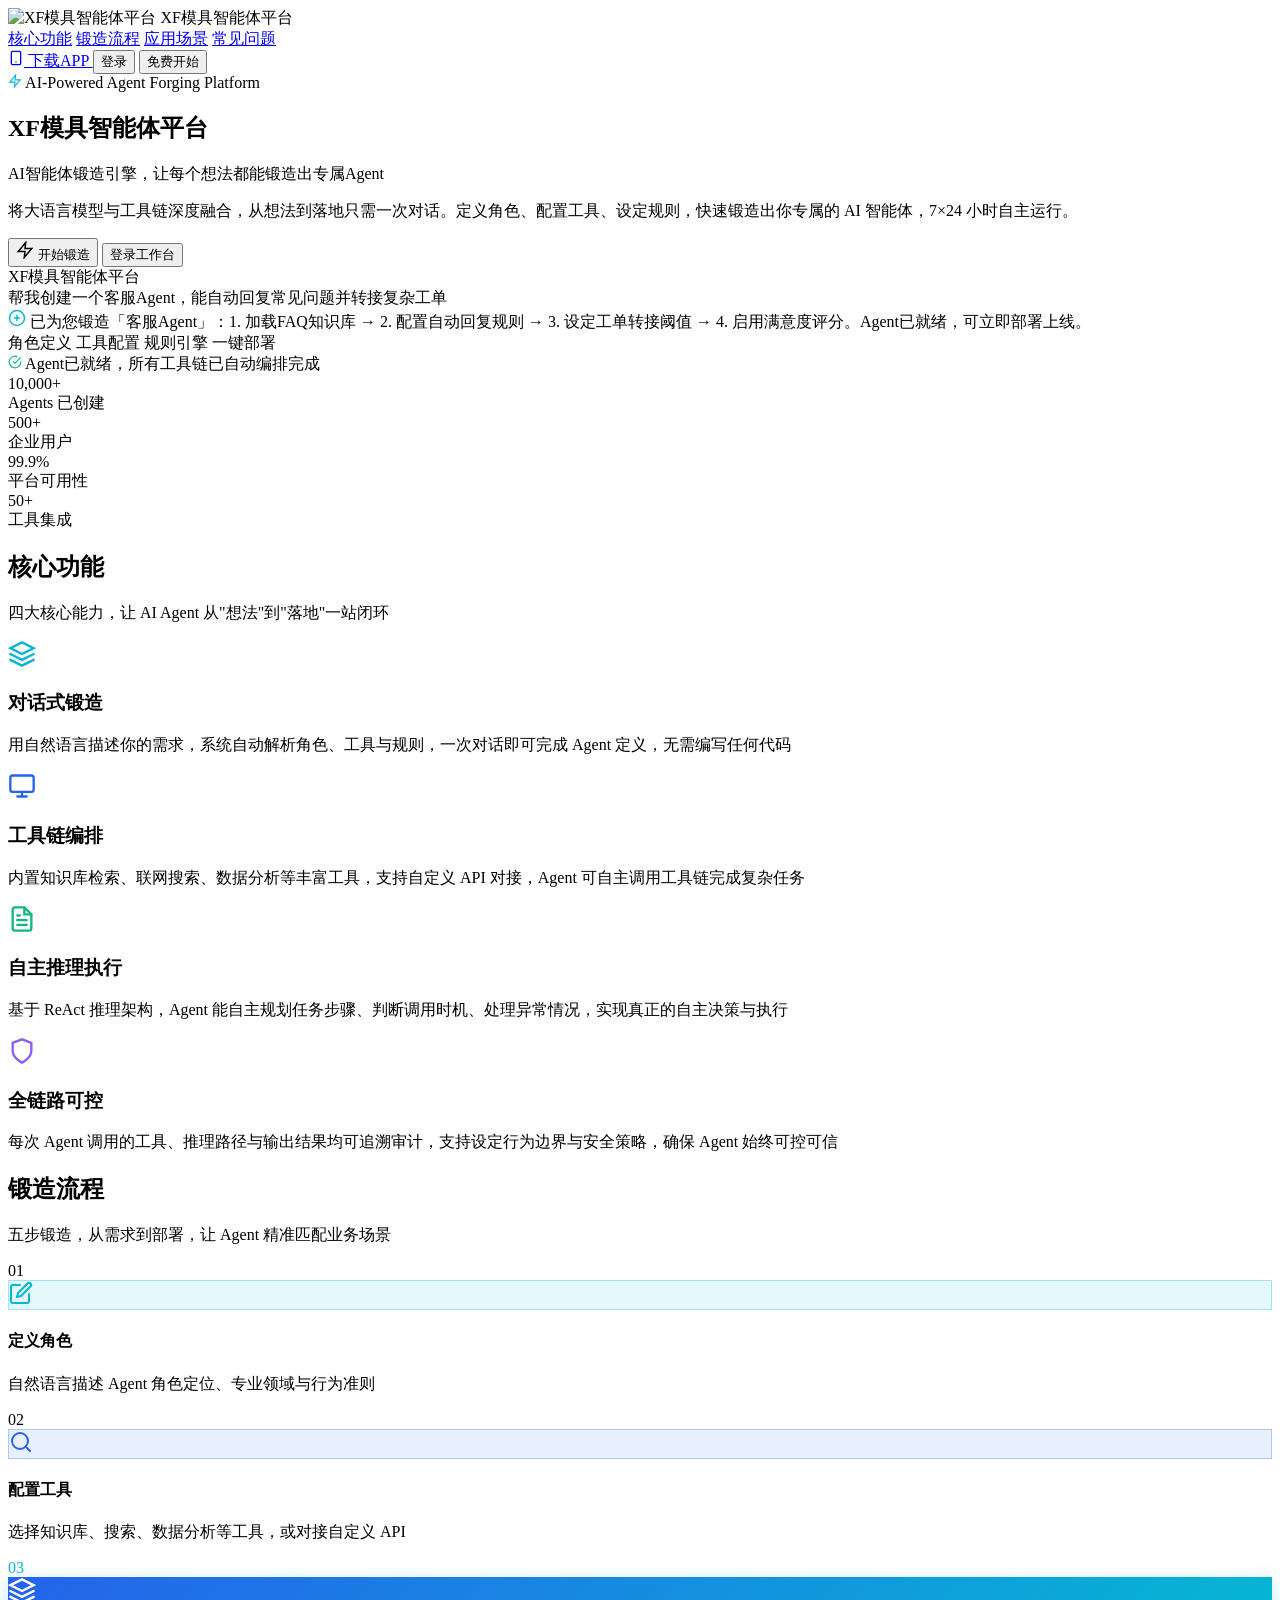
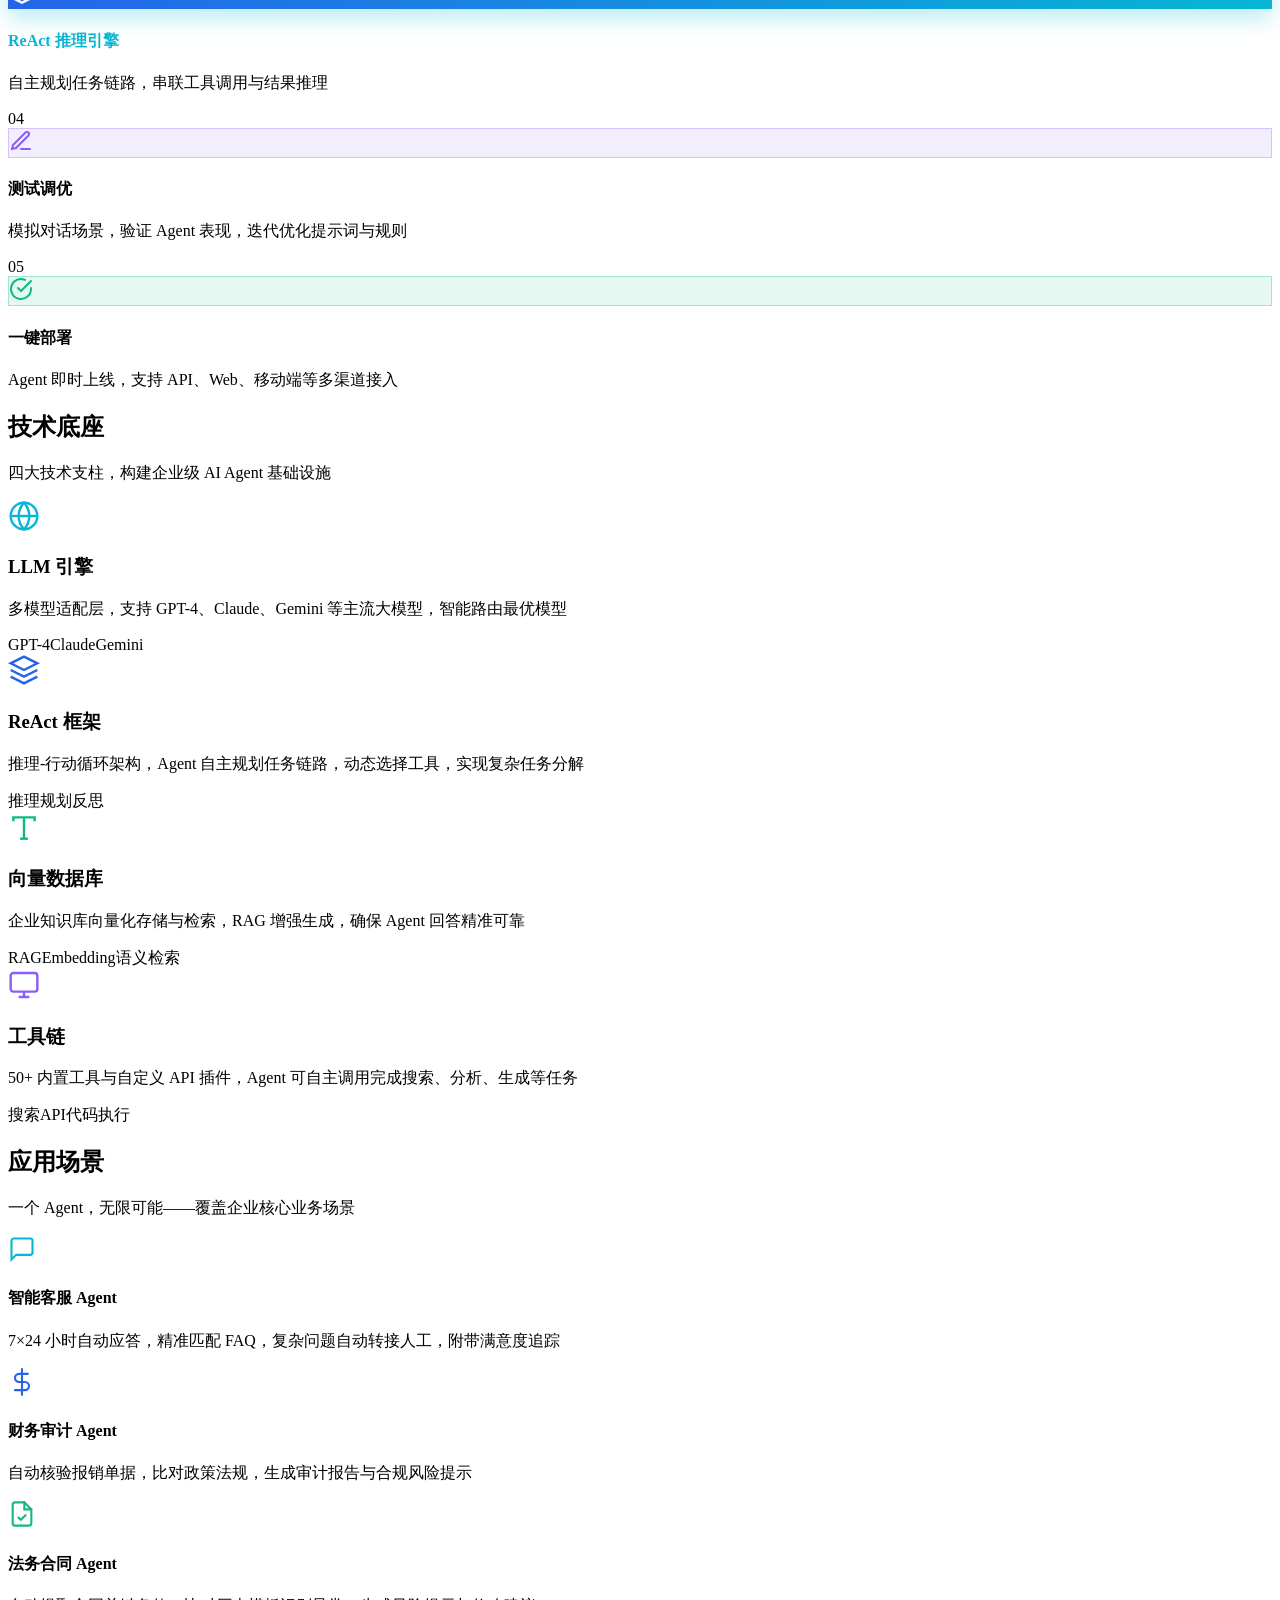
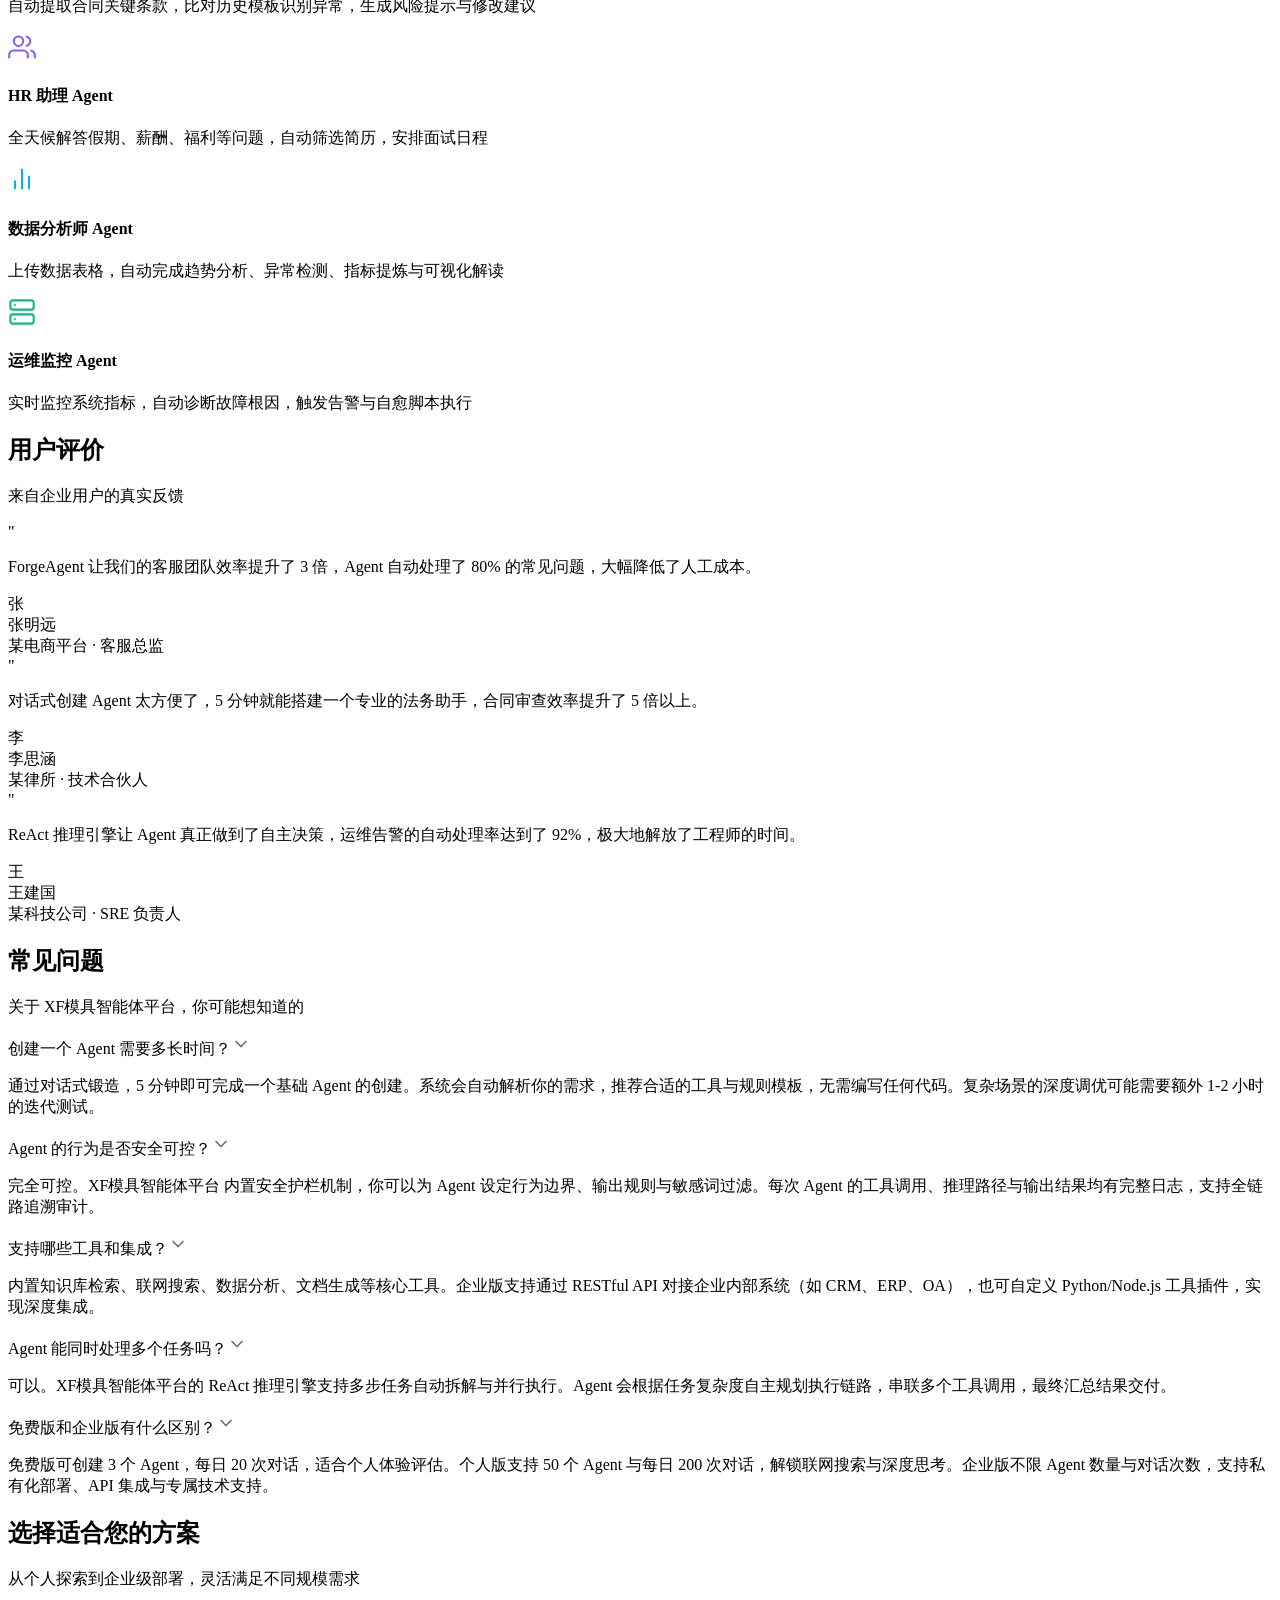
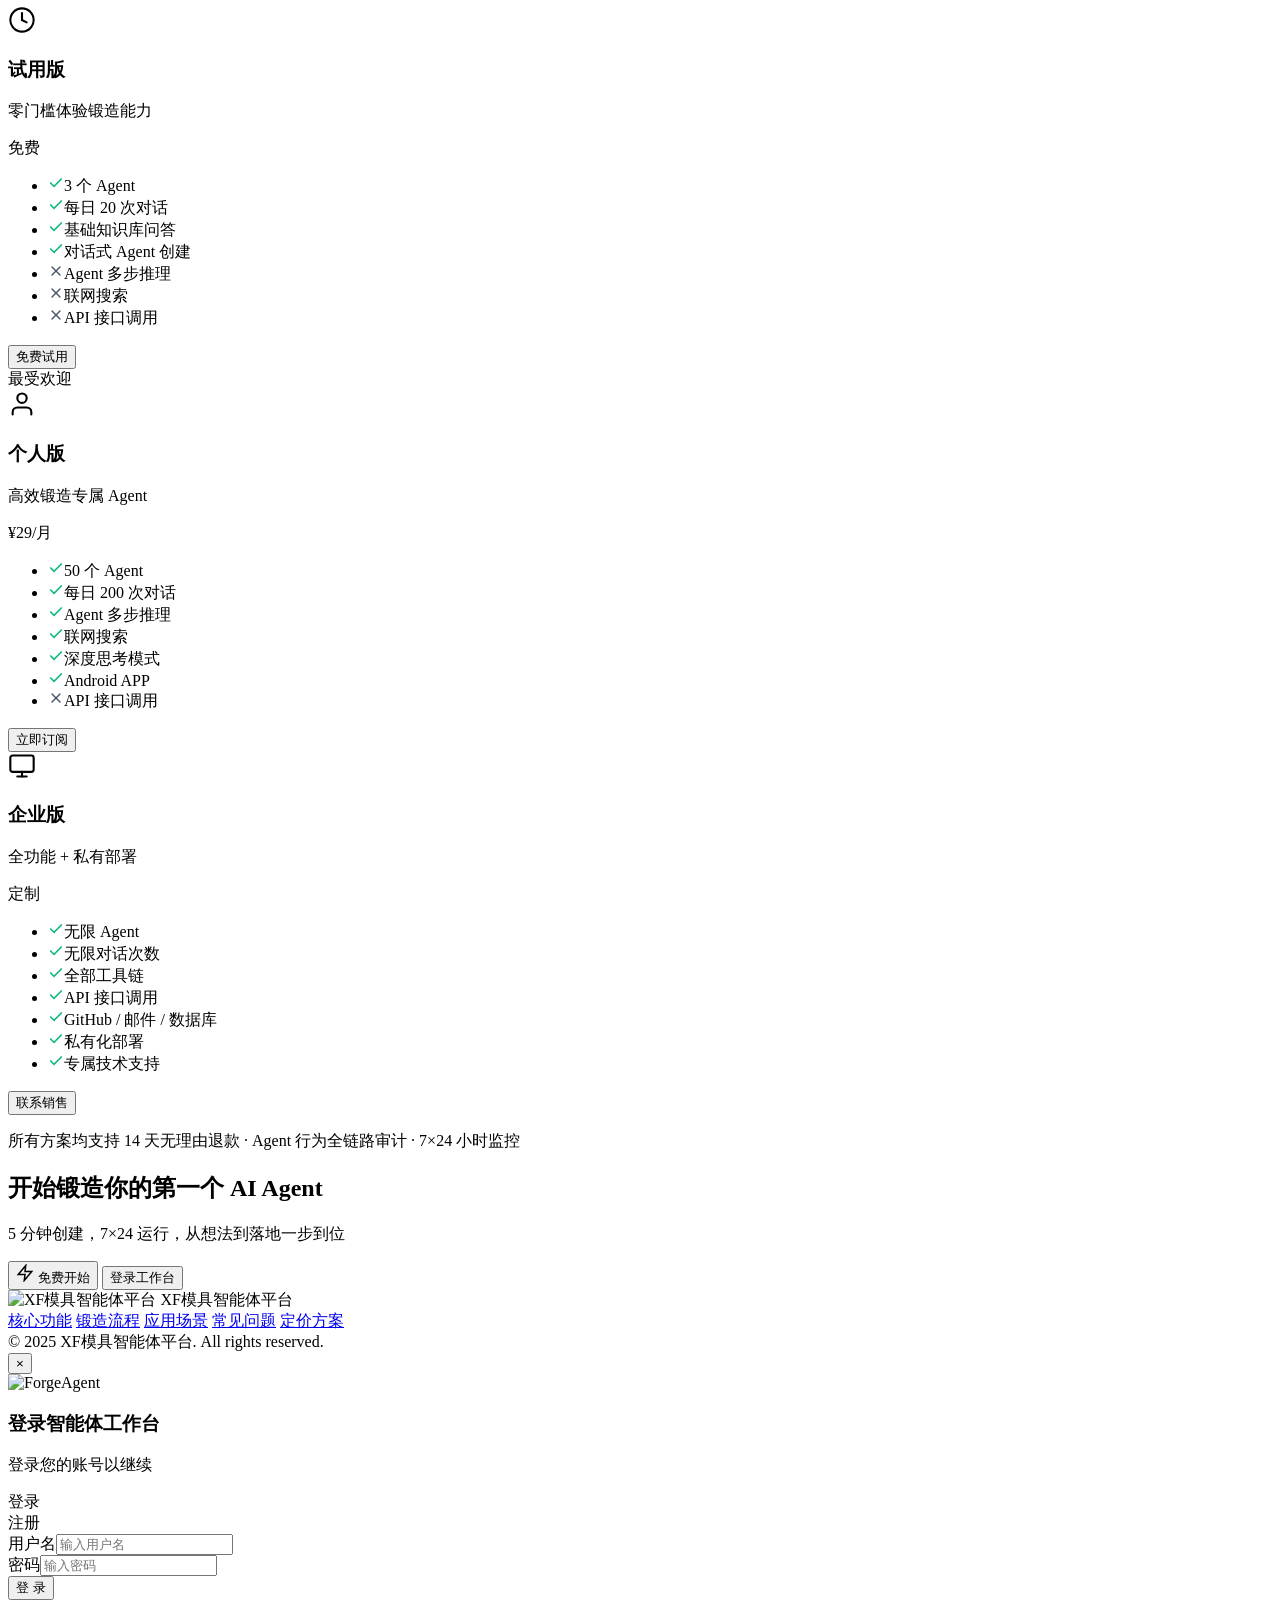
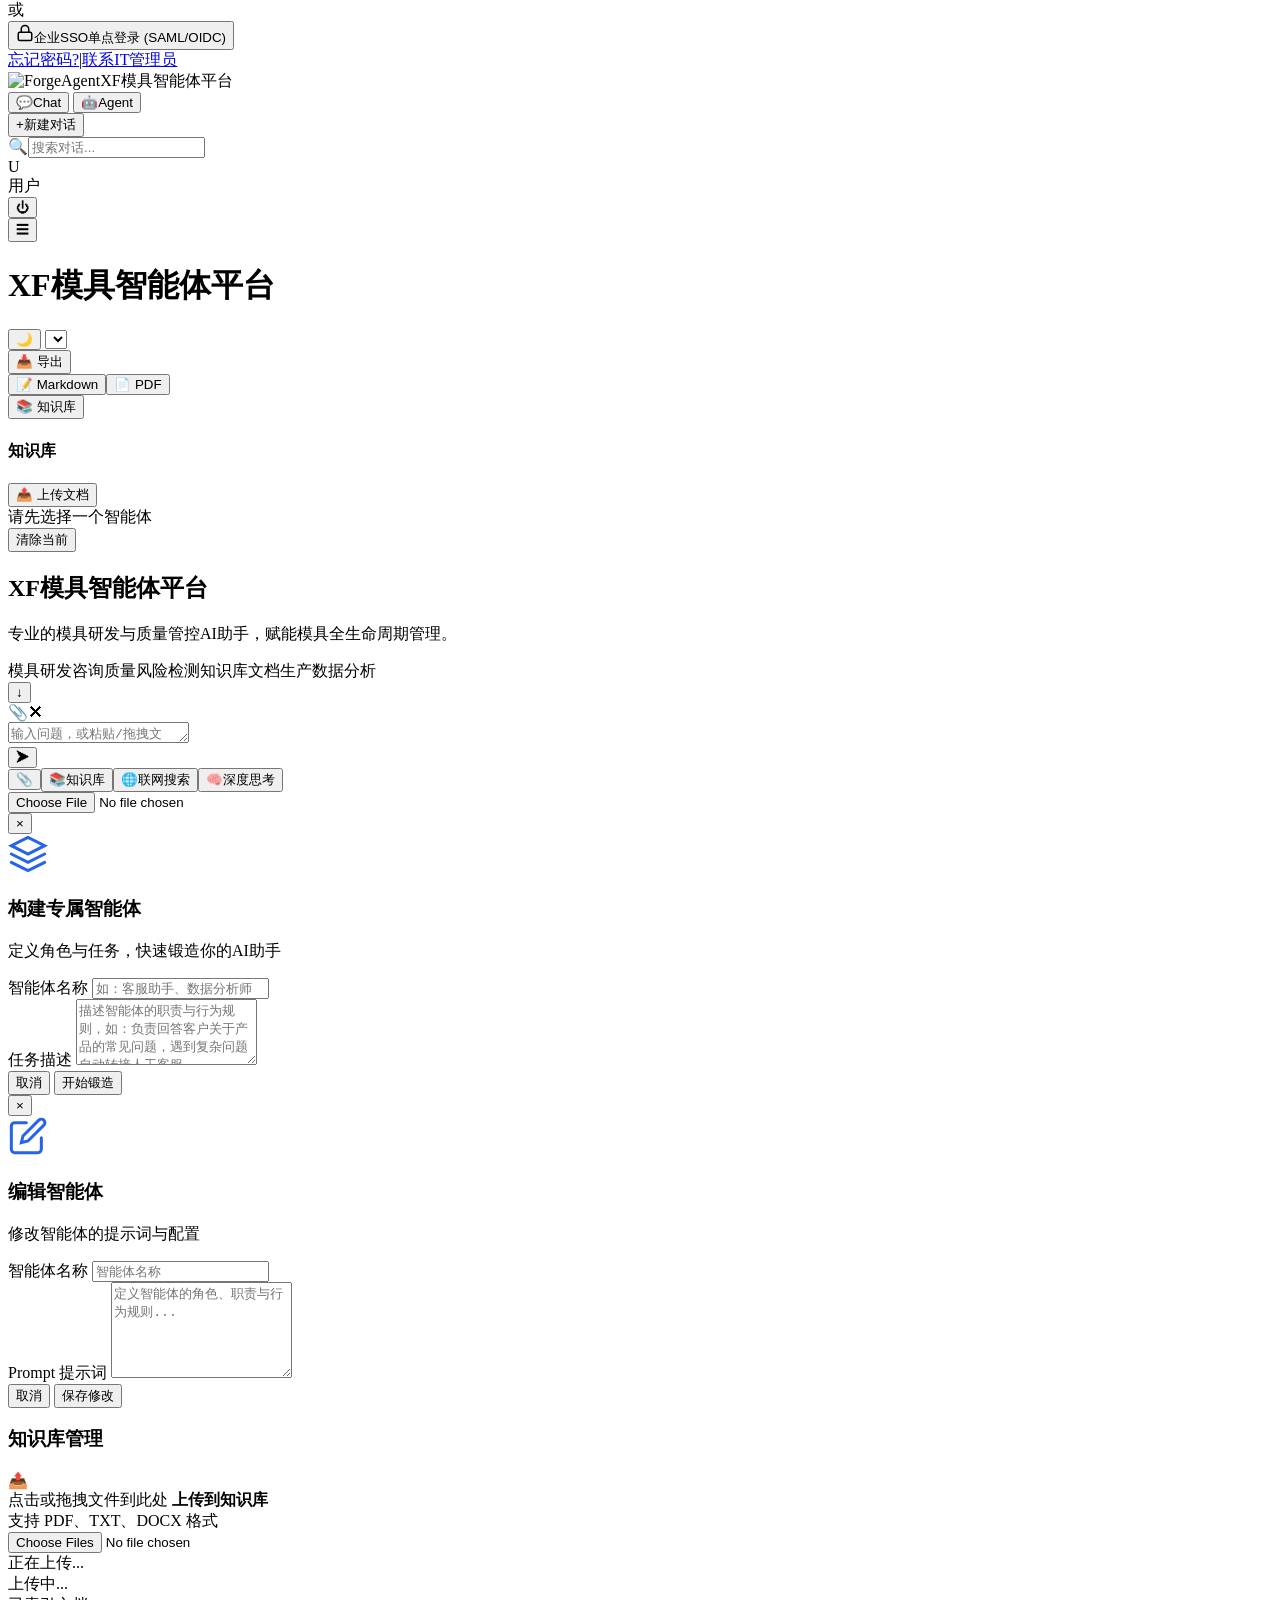
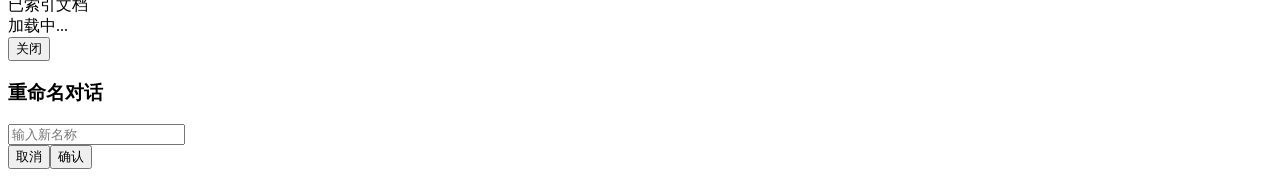
==== forgeagent/app/static/index.html @ 338fe6a2 "fix: Update KB toggle button HTML to use kb-upload-toggle class with label" ====
<!DOCTYPE html>
<html lang="zh-CN">
<head>
    <meta charset="UTF-8">
    <meta name="viewport" content="width=device-width, initial-scale=1.0, maximum-scale=1.0, user-scalable=no">
    <title>XF模具智能体平台 - AI智能体锻造平台</title>
    <link rel="icon" type="image/png" sizes="32x32" href="/static/icons/icon-96.png">
    <link rel="icon" type="image/png" sizes="192x192" href="/static/icons/icon-192.png">
    <link rel="apple-touch-icon" href="/static/icons/icon-192.png">
    <link rel="manifest" href="/static/manifest.json">
    <meta name="mobile-web-app-capable" content="yes">
    <meta name="apple-mobile-web-app-capable" content="yes">
    <meta name="apple-mobile-web-app-status-bar-style" content="default">
    <meta name="apple-mobile-web-app-title" content="ForgeAgent">
    <meta name="theme-color" content="#0C1629">
    <script src="https://cdn.jsdelivr.net/npm/marked/marked.min.js"></script>
    <link rel="stylesheet" href="https://cdn.jsdelivr.net/gh/highlightjs/cdn-release@11.9.0/build/styles/github.min.css">
    <script src="https://cdn.jsdelivr.net/gh/highlightjs/cdn-release@11.9.0/build/highlight.min.js"></script>
    <link rel="preconnect" href="https://fonts.googleapis.com">
    <link rel="preconnect" href="https://fonts.gstatic.com" crossorigin>
    <link href="https://fonts.googleapis.com/css2?family=Noto+Serif+SC:wght@400;600;700&display=swap" rel="stylesheet">
    <link rel="stylesheet" href="/static/css/style.css">
</head>
<body>
<div class="sidebar-overlay" id="sidebarOverlay" onclick="closeSidebarMobile()"></div>
<div class="toast" id="toast" role="alert" aria-live="polite"></div>

<!-- ========== Landing Page ========== -->
<div class="landing-page" id="loginPage" role="main" aria-label="产品介绍页">

    <!-- Navigation -->
    <nav class="landing-nav" id="landingNav">
        <div class="nav-inner">
            <div class="nav-brand">
                <img class="nav-logo-img" src="/static/icons/icon-96.png" alt="XF模具智能体平台">
                <span class="nav-title">XF模具智能体平台</span>
            </div>
            <div class="nav-links">
                <a href="#features" class="nav-link">核心功能</a>
                <a href="#capabilities" class="nav-link">锻造流程</a>
                <a href="#scenarios" class="nav-link">应用场景</a>
                <a href="#faq" class="nav-link">常见问题</a>
            </div>
            <div class="nav-actions">
                <button class="btn-nav-install" id="pwaInstallBtn" onclick="installPWA()" aria-label="安装App" style="display:none;">
                    <svg width="16" height="16" viewBox="0 0 24 24" fill="none" stroke="currentColor" stroke-width="2" stroke-linecap="round"><path d="M21 15v4a2 2 0 01-2 2H5a2 2 0 01-2-2v-4"/><polyline points="7 10 12 15 17 10"/><line x1="12" y1="15" x2="12" y2="3"/></svg>
                    安装App
                </button>
                <a class="btn-nav-download" href="/static/DocAgent.apk" download="ForgeAgent.apk" aria-label="下载APP">
                    <svg width="16" height="16" viewBox="0 0 24 24" fill="none" stroke="currentColor" stroke-width="2" stroke-linecap="round"><rect x="5" y="2" width="14" height="20" rx="2" ry="2"/><line x1="12" y1="18" x2="12.01" y2="18"/></svg>
                    下载APP
                </a>
                <button class="btn-nav-login" onclick="openLoginModal()" aria-label="登录">登录</button>
                <button class="btn-nav-trial" onclick="openTrialModal()" aria-label="免费开始">免费开始</button>
            </div>
        </div>
    </nav>

    <!-- 1. Dark Hero Section -->
    <section class="lp-hero">
        <div class="lp-hero-grid"></div>
        <div class="lp-hero-inner">
            <div class="lp-hero-content reveal">
                <div class="lp-hero-badge">
                    <svg width="14" height="14" viewBox="0 0 24 24" fill="none" stroke="#06B6D4" stroke-width="2"><path d="M13 2L3 14h9l-1 8 10-12h-9l1-8z"/></svg>
                    AI-Powered Agent Forging Platform
                </div>
                <h1 class="lp-hero-title seri-font">XF模具智能体平台</h1>
                <p class="lp-hero-subtitle">AI智能体锻造引擎，让每个想法都能锻造出专属Agent</p>
                <p class="lp-hero-desc">将大语言模型与工具链深度融合，从想法到落地只需一次对话。定义角色、配置工具、设定规则，快速锻造出你专属的 AI 智能体，7×24 小时自主运行。</p>
                <div class="lp-hero-cta">
                    <button class="btn-hero-primary" onclick="openTrialModal()">
                        <svg width="18" height="18" viewBox="0 0 24 24" fill="none" stroke="currentColor" stroke-width="2"><path d="M13 2L3 14h9l-1 8 10-12h-9l1-8z"/></svg>
                        开始锻造
                    </button>
                    <button class="btn-hero-secondary" onclick="openLoginModal()">登录工作台</button>
                </div>
            </div>
            <div class="lp-hero-visual reveal">
                <div class="hero-demo-card">
                    <div class="demo-card-header">
                        <span class="demo-dot" style="background:#EF4444;"></span>
                        <span class="demo-dot" style="background:#06B6D4;"></span>
                        <span class="demo-dot" style="background:#10B981;"></span>
                        <span class="demo-title">XF模具智能体平台</span>
                    </div>
                    <div class="demo-card-body">
                        <div class="demo-msg demo-msg-user">
                            <span>帮我创建一个客服Agent，能自动回复常见问题并转接复杂工单</span>
                        </div>
                        <div class="demo-msg demo-msg-ai">
                            <svg width="18" height="18" viewBox="0 0 24 24" fill="none" stroke="#06B6D4" stroke-width="2"><circle cx="12" cy="12" r="10"/><path d="M8 12h8M12 8v8"/></svg>
                            <span>已为您锻造「客服Agent」：1. 加载FAQ知识库 → 2. 配置自动回复规则 → 3. 设定工单转接阈值 → 4. 启用满意度评分。Agent已就绪，可立即部署上线。</span>
                        </div>
                        <div class="demo-tools">
                            <span class="demo-tool demo-tool-active">角色定义</span>
                            <span class="demo-tool demo-tool-active">工具配置</span>
                            <span class="demo-tool">规则引擎</span>
                            <span class="demo-tool">一键部署</span>
                        </div>
                        <div class="demo-success">
                            <svg width="14" height="14" viewBox="0 0 24 24" fill="none" stroke="#10B981" stroke-width="2"><path d="M22 11.08V12a10 10 0 11-5.93-9.14"/><polyline points="22 4 12 14.01 9 11.01"/></svg>
                            Agent已就绪，所有工具链已自动编排完成
                        </div>
                    </div>
                </div>
            </div>
        </div>
    </section>

    <!-- 2. Stats Bar -->
    <section class="lp-stats">
        <div class="lp-stats-inner">
            <div class="lp-stat-item reveal">
                <div class="lp-stat-number">10,000+</div>
                <div class="lp-stat-label">Agents 已创建</div>
            </div>
            <div class="lp-stat-divider"></div>
            <div class="lp-stat-item reveal">
                <div class="lp-stat-number">500+</div>
                <div class="lp-stat-label">企业用户</div>
            </div>
            <div class="lp-stat-divider"></div>
            <div class="lp-stat-item reveal">
                <div class="lp-stat-number">99.9%</div>
                <div class="lp-stat-label">平台可用性</div>
            </div>
            <div class="lp-stat-divider"></div>
            <div class="lp-stat-item reveal">
                <div class="lp-stat-number">50+</div>
                <div class="lp-stat-label">工具集成</div>
            </div>
        </div>
    </section>

    <!-- 3. Core Features -->
    <section class="lp-features" id="features">
        <div class="section-inner">
            <div class="section-header reveal">
                <h2 class="section-title seri-font">核心功能</h2>
                <p class="section-desc">四大核心能力，让 AI Agent 从"想法"到"落地"一站闭环</p>
            </div>
            <div class="lp-features-grid">
                <div class="lp-feature-card reveal">
                    <div class="lp-feature-icon" style="--icon-color:#06B6D4;">
                        <svg width="28" height="28" viewBox="0 0 24 24" fill="none" stroke="#06B6D4" stroke-width="2" stroke-linecap="round"><path d="M12 2L2 7l10 5 10-5-10-5z"/><path d="M2 17l10 5 10-5"/><path d="M2 12l10 5 10-5"/></svg>
                    </div>
                    <h3 class="lp-feature-title">对话式锻造</h3>
                    <p class="lp-feature-desc">用自然语言描述你的需求，系统自动解析角色、工具与规则，一次对话即可完成 Agent 定义，无需编写任何代码</p>
                </div>
                <div class="lp-feature-card reveal">
                    <div class="lp-feature-icon" style="--icon-color:#2563EB;">
                        <svg width="28" height="28" viewBox="0 0 24 24" fill="none" stroke="#2563EB" stroke-width="2" stroke-linecap="round"><rect x="2" y="3" width="20" height="14" rx="2"/><path d="M8 21h8M12 17v4"/></svg>
                    </div>
                    <h3 class="lp-feature-title">工具链编排</h3>
                    <p class="lp-feature-desc">内置知识库检索、联网搜索、数据分析等丰富工具，支持自定义 API 对接，Agent 可自主调用工具链完成复杂任务</p>
                </div>
                <div class="lp-feature-card reveal">
                    <div class="lp-feature-icon" style="--icon-color:#10B981;">
                        <svg width="28" height="28" viewBox="0 0 24 24" fill="none" stroke="#10B981" stroke-width="2" stroke-linecap="round"><path d="M14 2H6a2 2 0 00-2 2v16a2 2 0 002 2h12a2 2 0 002-2V8z"/><path d="M14 2v6h6M16 13H8M16 17H8M10 9H8"/></svg>
                    </div>
                    <h3 class="lp-feature-title">自主推理执行</h3>
                    <p class="lp-feature-desc">基于 ReAct 推理架构，Agent 能自主规划任务步骤、判断调用时机、处理异常情况，实现真正的自主决策与执行</p>
                </div>
                <div class="lp-feature-card reveal">
                    <div class="lp-feature-icon" style="--icon-color:#8B5CF6;">
                        <svg width="28" height="28" viewBox="0 0 24 24" fill="none" stroke="#8B5CF6" stroke-width="2" stroke-linecap="round"><path d="M12 22s8-4 8-10V5l-8-3-8 3v7c0 6 8 10 8 10z"/></svg>
                    </div>
                    <h3 class="lp-feature-title">全链路可控</h3>
                    <p class="lp-feature-desc">每次 Agent 调用的工具、推理路径与输出结果均可追溯审计，支持设定行为边界与安全策略，确保 Agent 始终可控可信</p>
                </div>
            </div>
        </div>
    </section>

    <!-- 4. How It Works / Forging Process -->
    <section class="lp-capabilities" id="capabilities">
        <div class="section-inner">
            <div class="section-header reveal">
                <h2 class="section-title seri-font">锻造流程</h2>
                <p class="section-desc">五步锻造，从需求到部署，让 Agent 精准匹配业务场景</p>
            </div>
            <div class="lp-flow">
                <div class="lp-flow-step reveal">
                    <div class="lp-flow-num">01</div>
                    <div class="lp-flow-icon" style="background:rgba(6,182,212,0.1);border:1px solid rgba(6,182,212,0.3);">
                        <svg width="24" height="24" viewBox="0 0 24 24" fill="none" stroke="#06B6D4" stroke-width="2" stroke-linecap="round"><path d="M11 4H4a2 2 0 00-2 2v14a2 2 0 002 2h14a2 2 0 002-2v-7"/><path d="M18.5 2.5a2.121 2.121 0 013 3L12 15l-4 1 1-4 9.5-9.5z"/></svg>
                    </div>
                    <h4>定义角色</h4>
                    <p>自然语言描述 Agent 角色定位、专业领域与行为准则</p>
                </div>
                <div class="lp-flow-line reveal"><div class="lp-flow-line-inner"></div></div>
                <div class="lp-flow-step reveal">
                    <div class="lp-flow-num">02</div>
                    <div class="lp-flow-icon" style="background:rgba(37,99,235,0.1);border:1px solid rgba(37,99,235,0.3);">
                        <svg width="24" height="24" viewBox="0 0 24 24" fill="none" stroke="#2563EB" stroke-width="2" stroke-linecap="round"><circle cx="11" cy="11" r="8"/><path d="M21 21l-4.35-4.35"/></svg>
                    </div>
                    <h4>配置工具</h4>
                    <p>选择知识库、搜索、数据分析等工具，或对接自定义 API</p>
                </div>
                <div class="lp-flow-line reveal"><div class="lp-flow-line-inner"></div></div>
                <div class="lp-flow-step lp-flow-center reveal">
                    <div class="lp-flow-num" style="color:#06B6D4;">03</div>
                    <div class="lp-flow-icon" style="background:linear-gradient(135deg,#2563EB,#06B6D4);border:none;box-shadow:0 8px 24px rgba(6,182,212,0.3);">
                        <svg width="28" height="28" viewBox="0 0 24 24" fill="none" stroke="#fff" stroke-width="2" stroke-linecap="round"><path d="M12 2L2 7l10 5 10-5-10-5z"/><path d="M2 17l10 5 10-5"/><path d="M2 12l10 5 10-5"/></svg>
                    </div>
                    <h4 style="color:#06B6D4;">ReAct 推理引擎</h4>
                    <p>自主规划任务链路，串联工具调用与结果推理</p>
                </div>
                <div class="lp-flow-line reveal"><div class="lp-flow-line-inner"></div></div>
                <div class="lp-flow-step reveal">
                    <div class="lp-flow-num">04</div>
                    <div class="lp-flow-icon" style="background:rgba(139,92,246,0.1);border:1px solid rgba(139,92,246,0.3);">
                        <svg width="24" height="24" viewBox="0 0 24 24" fill="none" stroke="#8B5CF6" stroke-width="2" stroke-linecap="round"><path d="M12 20h9M16.5 3.5a2.121 2.121 0 013 3L7 19l-4 1 1-4L16.5 3.5z"/></svg>
                    </div>
                    <h4>测试调优</h4>
                    <p>模拟对话场景，验证 Agent 表现，迭代优化提示词与规则</p>
                </div>
                <div class="lp-flow-line reveal"><div class="lp-flow-line-inner"></div></div>
                <div class="lp-flow-step reveal">
                    <div class="lp-flow-num">05</div>
                    <div class="lp-flow-icon" style="background:rgba(16,185,129,0.1);border:1px solid rgba(16,185,129,0.3);">
                        <svg width="24" height="24" viewBox="0 0 24 24" fill="none" stroke="#10B981" stroke-width="2" stroke-linecap="round"><path d="M22 11.08V12a10 10 0 11-5.93-9.14"/><polyline points="22 4 12 14.01 9 11.01"/></svg>
                    </div>
                    <h4>一键部署</h4>
                    <p>Agent 即时上线，支持 API、Web、移动端等多渠道接入</p>
                </div>
            </div>
        </div>
    </section>

    <!-- 5. Technology Stack -->
    <section class="lp-techstack">
        <div class="section-inner">
            <div class="section-header reveal">
                <h2 class="section-title seri-font">技术底座</h2>
                <p class="section-desc">四大技术支柱，构建企业级 AI Agent 基础设施</p>
            </div>
            <div class="lp-tech-grid">
                <div class="lp-tech-card reveal">
                    <div class="lp-tech-icon">
                        <svg width="32" height="32" viewBox="0 0 24 24" fill="none" stroke="#06B6D4" stroke-width="1.8"><path d="M12 2a10 10 0 110 20 10 10 0 010-20z"/><path d="M2 12h20"/><path d="M12 2a15 15 0 014 10 15 15 0 01-4 10 15 15 0 01-4-10 15 15 0 014-10z"/></svg>
                    </div>
                    <h3>LLM 引擎</h3>
                    <p>多模型适配层，支持 GPT-4、Claude、Gemini 等主流大模型，智能路由最优模型</p>
                    <div class="lp-tech-tags">
                        <span>GPT-4</span><span>Claude</span><span>Gemini</span>
                    </div>
                </div>
                <div class="lp-tech-card reveal">
                    <div class="lp-tech-icon">
                        <svg width="32" height="32" viewBox="0 0 24 24" fill="none" stroke="#2563EB" stroke-width="1.8"><path d="M12 2L2 7l10 5 10-5-10-5z"/><path d="M2 17l10 5 10-5"/><path d="M2 12l10 5 10-5"/></svg>
                    </div>
                    <h3>ReAct 框架</h3>
                    <p>推理-行动循环架构，Agent 自主规划任务链路，动态选择工具，实现复杂任务分解</p>
                    <div class="lp-tech-tags">
                        <span>推理</span><span>规划</span><span>反思</span>
                    </div>
                </div>
                <div class="lp-tech-card reveal">
                    <div class="lp-tech-icon">
                        <svg width="32" height="32" viewBox="0 0 24 24" fill="none" stroke="#10B981" stroke-width="1.8"><path d="M4 7V4h16v3"/><path d="M9 20h6"/><path d="M12 4v16"/></svg>
                    </div>
                    <h3>向量数据库</h3>
                    <p>企业知识库向量化存储与检索，RAG 增强生成，确保 Agent 回答精准可靠</p>
                    <div class="lp-tech-tags">
                        <span>RAG</span><span>Embedding</span><span>语义检索</span>
                    </div>
                </div>
                <div class="lp-tech-card reveal">
                    <div class="lp-tech-icon">
                        <svg width="32" height="32" viewBox="0 0 24 24" fill="none" stroke="#8B5CF6" stroke-width="1.8"><rect x="2" y="3" width="20" height="14" rx="2"/><path d="M8 21h8M12 17v4"/></svg>
                    </div>
                    <h3>工具链</h3>
                    <p>50+ 内置工具与自定义 API 插件，Agent 可自主调用完成搜索、分析、生成等任务</p>
                    <div class="lp-tech-tags">
                        <span>搜索</span><span>API</span><span>代码执行</span>
                    </div>
                </div>
            </div>
        </div>
    </section>

    <!-- 6. Application Scenarios -->
    <section class="lp-scenarios" id="scenarios">
        <div class="section-inner">
            <div class="section-header reveal">
                <h2 class="section-title seri-font">应用场景</h2>
                <p class="section-desc">一个 Agent，无限可能——覆盖企业核心业务场景</p>
            </div>
            <div class="lp-scenarios-grid">
                <div class="lp-scenario-card reveal">
                    <div class="lp-scenario-icon"><svg width="28" height="28" viewBox="0 0 24 24" fill="none" stroke="#06B6D4" stroke-width="1.8" stroke-linecap="round"><path d="M21 15a2 2 0 01-2 2H7l-4 4V5a2 2 0 012-2h14a2 2 0 012 2z"/></svg></div>
                    <h4 class="lp-scenario-title">智能客服 Agent</h4>
                    <p class="lp-scenario-desc">7×24 小时自动应答，精准匹配 FAQ，复杂问题自动转接人工，附带满意度追踪</p>
                </div>
                <div class="lp-scenario-card reveal">
                    <div class="lp-scenario-icon"><svg width="28" height="28" viewBox="0 0 24 24" fill="none" stroke="#2563EB" stroke-width="1.8" stroke-linecap="round"><path d="M12 1v22M17 5H9.5a3.5 3.5 0 000 7h5a3.5 3.5 0 010 7H6"/></svg></div>
                    <h4 class="lp-scenario-title">财务审计 Agent</h4>
                    <p class="lp-scenario-desc">自动核验报销单据，比对政策法规，生成审计报告与合规风险提示</p>
                </div>
                <div class="lp-scenario-card reveal">
                    <div class="lp-scenario-icon"><svg width="28" height="28" viewBox="0 0 24 24" fill="none" stroke="#10B981" stroke-width="1.8" stroke-linecap="round"><path d="M14 2H6a2 2 0 00-2 2v16a2 2 0 002 2h12a2 2 0 002-2V8z"/><path d="M14 2v6h6"/><path d="M9 15l2 2 4-4"/></svg></div>
                    <h4 class="lp-scenario-title">法务合同 Agent</h4>
                    <p class="lp-scenario-desc">自动提取合同关键条款，比对历史模板识别异常，生成风险提示与修改建议</p>
                </div>
                <div class="lp-scenario-card reveal">
                    <div class="lp-scenario-icon"><svg width="28" height="28" viewBox="0 0 24 24" fill="none" stroke="#8B5CF6" stroke-width="1.8" stroke-linecap="round"><path d="M17 21v-2a4 4 0 00-4-4H5a4 4 0 00-4 4v2"/><circle cx="9" cy="7" r="4"/><path d="M23 21v-2a4 4 0 00-3-3.87M16 3.13a4 4 0 010 7.75"/></svg></div>
                    <h4 class="lp-scenario-title">HR 助理 Agent</h4>
                    <p class="lp-scenario-desc">全天候解答假期、薪酬、福利等问题，自动筛选简历，安排面试日程</p>
                </div>
                <div class="lp-scenario-card reveal">
                    <div class="lp-scenario-icon"><svg width="28" height="28" viewBox="0 0 24 24" fill="none" stroke="#06B6D4" stroke-width="1.8" stroke-linecap="round"><path d="M18 20V10M12 20V4M6 20v-6"/></svg></div>
                    <h4 class="lp-scenario-title">数据分析师 Agent</h4>
                    <p class="lp-scenario-desc">上传数据表格，自动完成趋势分析、异常检测、指标提炼与可视化解读</p>
                </div>
                <div class="lp-scenario-card reveal">
                    <div class="lp-scenario-icon"><svg width="28" height="28" viewBox="0 0 24 24" fill="none" stroke="#10B981" stroke-width="1.8" stroke-linecap="round"><rect x="2" y="2" width="20" height="8" rx="2"/><rect x="2" y="14" width="20" height="8" rx="2"/><line x1="6" y1="6" x2="6.01" y2="6"/><line x1="6" y1="18" x2="6.01" y2="18"/></svg></div>
                    <h4 class="lp-scenario-title">运维监控 Agent</h4>
                    <p class="lp-scenario-desc">实时监控系统指标，自动诊断故障根因，触发告警与自愈脚本执行</p>
                </div>
            </div>
        </div>
    </section>

    <!-- 7. Testimonials -->
    <section class="lp-testimonials">
        <div class="section-inner">
            <div class="section-header reveal">
                <h2 class="section-title seri-font">用户评价</h2>
                <p class="section-desc">来自企业用户的真实反馈</p>
            </div>
            <div class="lp-testimonials-grid">
                <div class="lp-testimonial-card reveal">
                    <div class="lp-testimonial-quote">"</div>
                    <p class="lp-testimonial-text">ForgeAgent 让我们的客服团队效率提升了 3 倍，Agent 自动处理了 80% 的常见问题，大幅降低了人工成本。</p>
                    <div class="lp-testimonial-author">
                        <div class="lp-testimonial-avatar">张</div>
                        <div>
                            <div class="lp-testimonial-name">张明远</div>
                            <div class="lp-testimonial-role">某电商平台 · 客服总监</div>
                        </div>
                    </div>
                </div>
                <div class="lp-testimonial-card reveal">
                    <div class="lp-testimonial-quote">"</div>
                    <p class="lp-testimonial-text">对话式创建 Agent 太方便了，5 分钟就能搭建一个专业的法务助手，合同审查效率提升了 5 倍以上。</p>
                    <div class="lp-testimonial-author">
                        <div class="lp-testimonial-avatar">李</div>
                        <div>
                            <div class="lp-testimonial-name">李思涵</div>
                            <div class="lp-testimonial-role">某律所 · 技术合伙人</div>
                        </div>
                    </div>
                </div>
                <div class="lp-testimonial-card reveal">
                    <div class="lp-testimonial-quote">"</div>
                    <p class="lp-testimonial-text">ReAct 推理引擎让 Agent 真正做到了自主决策，运维告警的自动处理率达到了 92%，极大地解放了工程师的时间。</p>
                    <div class="lp-testimonial-author">
                        <div class="lp-testimonial-avatar">王</div>
                        <div>
                            <div class="lp-testimonial-name">王建国</div>
                            <div class="lp-testimonial-role">某科技公司 · SRE 负责人</div>
                        </div>
                    </div>
                </div>
            </div>
        </div>
    </section>

    <!-- 8. FAQ Section -->
    <section class="lp-faq" id="faq">
        <div class="section-inner">
            <div class="lp-faq-layout">
                <div class="lp-faq-left reveal">
                    <h2 class="lp-faq-title seri-font">常见问题</h2>
                    <p class="lp-faq-subtitle">关于 XF模具智能体平台，你可能想知道的</p>
                </div>
                <div class="lp-faq-right reveal">
                    <div class="lp-faq-item" onclick="toggleFaq(this)">
                        <div class="lp-faq-q"><span>创建一个 Agent 需要多长时间？</span><svg class="lp-faq-arrow" width="20" height="20" viewBox="0 0 24 24" fill="none" stroke="#64748B" stroke-width="2" stroke-linecap="round"><polyline points="6 9 12 15 18 9"/></svg></div>
                        <div class="lp-faq-a"><p>通过对话式锻造，5 分钟即可完成一个基础 Agent 的创建。系统会自动解析你的需求，推荐合适的工具与规则模板，无需编写任何代码。复杂场景的深度调优可能需要额外 1-2 小时的迭代测试。</p></div>
                    </div>
                    <div class="lp-faq-item" onclick="toggleFaq(this)">
                        <div class="lp-faq-q"><span>Agent 的行为是否安全可控？</span><svg class="lp-faq-arrow" width="20" height="20" viewBox="0 0 24 24" fill="none" stroke="#64748B" stroke-width="2" stroke-linecap="round"><polyline points="6 9 12 15 18 9"/></svg></div>
                        <div class="lp-faq-a"><p>完全可控。XF模具智能体平台 内置安全护栏机制，你可以为 Agent 设定行为边界、输出规则与敏感词过滤。每次 Agent 的工具调用、推理路径与输出结果均有完整日志，支持全链路追溯审计。</p></div>
                    </div>
                    <div class="lp-faq-item" onclick="toggleFaq(this)">
                        <div class="lp-faq-q"><span>支持哪些工具和集成？</span><svg class="lp-faq-arrow" width="20" height="20" viewBox="0 0 24 24" fill="none" stroke="#64748B" stroke-width="2" stroke-linecap="round"><polyline points="6 9 12 15 18 9"/></svg></div>
                        <div class="lp-faq-a"><p>内置知识库检索、联网搜索、数据分析、文档生成等核心工具。企业版支持通过 RESTful API 对接企业内部系统（如 CRM、ERP、OA），也可自定义 Python/Node.js 工具插件，实现深度集成。</p></div>
                    </div>
                    <div class="lp-faq-item" onclick="toggleFaq(this)">
                        <div class="lp-faq-q"><span>Agent 能同时处理多个任务吗？</span><svg class="lp-faq-arrow" width="20" height="20" viewBox="0 0 24 24" fill="none" stroke="#64748B" stroke-width="2" stroke-linecap="round"><polyline points="6 9 12 15 18 9"/></svg></div>
                        <div class="lp-faq-a"><p>可以。XF模具智能体平台的 ReAct 推理引擎支持多步任务自动拆解与并行执行。Agent 会根据任务复杂度自主规划执行链路，串联多个工具调用，最终汇总结果交付。</p></div>
                    </div>
                    <div class="lp-faq-item" onclick="toggleFaq(this)">
                        <div class="lp-faq-q"><span>免费版和企业版有什么区别？</span><svg class="lp-faq-arrow" width="20" height="20" viewBox="0 0 24 24" fill="none" stroke="#64748B" stroke-width="2" stroke-linecap="round"><polyline points="6 9 12 15 18 9"/></svg></div>
                        <div class="lp-faq-a"><p>免费版可创建 3 个 Agent，每日 20 次对话，适合个人体验评估。个人版支持 50 个 Agent 与每日 200 次对话，解锁联网搜索与深度思考。企业版不限 Agent 数量与对话次数，支持私有化部署、API 集成与专属技术支持。</p></div>
                    </div>
                </div>
            </div>
        </div>
    </section>

    <!-- 9. Pricing Section -->
    <section class="lp-pricing" id="pricing">
        <div class="lp-pricing-inner">
            <div class="section-header reveal">
                <h2 class="section-title seri-font">选择适合您的方案</h2>
                <p class="section-desc">从个人探索到企业级部署，灵活满足不同规模需求</p>
            </div>
            <div class="lp-pricing-cards">
                <!-- 试用版 -->
                <div class="lp-pricing-card reveal">
                    <div class="lp-pricing-card-header">
                        <div class="lp-pricing-card-icon trial-icon">
                            <svg width="28" height="28" viewBox="0 0 24 24" fill="none" stroke="currentColor" stroke-width="1.8" stroke-linecap="round"><circle cx="12" cy="12" r="10"/><path d="M12 6v6l4 2"/></svg>
                        </div>
                        <h3 class="lp-pricing-card-name">试用版</h3>
                        <p class="lp-pricing-card-sub">零门槛体验锻造能力</p>
                    </div>
                    <div class="lp-pricing-card-price">
                        <span class="price-amount">免费</span>
                    </div>
                    <ul class="lp-pricing-card-features">
                        <li class="feature-item"><svg class="feature-check" width="16" height="16" viewBox="0 0 24 24" fill="none" stroke="#10B981" stroke-width="2.5" stroke-linecap="round"><polyline points="20 6 9 17 4 12"/></svg>3 个 Agent</li>
                        <li class="feature-item"><svg class="feature-check" width="16" height="16" viewBox="0 0 24 24" fill="none" stroke="#10B981" stroke-width="2.5" stroke-linecap="round"><polyline points="20 6 9 17 4 12"/></svg>每日 20 次对话</li>
                        <li class="feature-item"><svg class="feature-check" width="16" height="16" viewBox="0 0 24 24" fill="none" stroke="#10B981" stroke-width="2.5" stroke-linecap="round"><polyline points="20 6 9 17 4 12"/></svg>基础知识库问答</li>
                        <li class="feature-item"><svg class="feature-check" width="16" height="16" viewBox="0 0 24 24" fill="none" stroke="#10B981" stroke-width="2.5" stroke-linecap="round"><polyline points="20 6 9 17 4 12"/></svg>对话式 Agent 创建</li>
                        <li class="feature-item disabled"><svg class="feature-cross" width="16" height="16" viewBox="0 0 24 24" fill="none" stroke="#475569" stroke-width="2" stroke-linecap="round"><line x1="18" y1="6" x2="6" y2="18"/><line x1="6" y1="6" x2="18" y2="18"/></svg>Agent 多步推理</li>
                        <li class="feature-item disabled"><svg class="feature-cross" width="16" height="16" viewBox="0 0 24 24" fill="none" stroke="#475569" stroke-width="2" stroke-linecap="round"><line x1="18" y1="6" x2="6" y2="18"/><line x1="6" y1="6" x2="18" y2="18"/></svg>联网搜索</li>
                        <li class="feature-item disabled"><svg class="feature-cross" width="16" height="16" viewBox="0 0 24 24" fill="none" stroke="#475569" stroke-width="2" stroke-linecap="round"><line x1="18" y1="6" x2="6" y2="18"/><line x1="6" y1="6" x2="18" y2="18"/></svg>API 接口调用</li>
                    </ul>
                    <button class="lp-pricing-card-btn trial-btn" onclick="openTrialModal()">免费试用</button>
                </div>

                <!-- 个人版 -->
                <div class="lp-pricing-card featured reveal">
                    <div class="lp-pricing-badge">最受欢迎</div>
                    <div class="lp-pricing-card-header">
                        <div class="lp-pricing-card-icon personal-icon">
                            <svg width="28" height="28" viewBox="0 0 24 24" fill="none" stroke="currentColor" stroke-width="1.8" stroke-linecap="round"><path d="M20 21v-2a4 4 0 0 0-4-4H8a4 4 0 0 0-4 4v2"/><circle cx="12" cy="7" r="4"/></svg>
                        </div>
                        <h3 class="lp-pricing-card-name">个人版</h3>
                        <p class="lp-pricing-card-sub">高效锻造专属 Agent</p>
                    </div>
                    <div class="lp-pricing-card-price">
                        <span class="price-currency">¥</span><span class="price-amount">29</span><span class="price-period">/月</span>
                    </div>
                    <ul class="lp-pricing-card-features">
                        <li class="feature-item"><svg class="feature-check" width="16" height="16" viewBox="0 0 24 24" fill="none" stroke="#10B981" stroke-width="2.5" stroke-linecap="round"><polyline points="20 6 9 17 4 12"/></svg>50 个 Agent</li>
                        <li class="feature-item"><svg class="feature-check" width="16" height="16" viewBox="0 0 24 24" fill="none" stroke="#10B981" stroke-width="2.5" stroke-linecap="round"><polyline points="20 6 9 17 4 12"/></svg>每日 200 次对话</li>
                        <li class="feature-item"><svg class="feature-check" width="16" height="16" viewBox="0 0 24 24" fill="none" stroke="#10B981" stroke-width="2.5" stroke-linecap="round"><polyline points="20 6 9 17 4 12"/></svg>Agent 多步推理</li>
                        <li class="feature-item"><svg class="feature-check" width="16" height="16" viewBox="0 0 24 24" fill="none" stroke="#10B981" stroke-width="2.5" stroke-linecap="round"><polyline points="20 6 9 17 4 12"/></svg>联网搜索</li>
                        <li class="feature-item"><svg class="feature-check" width="16" height="16" viewBox="0 0 24 24" fill="none" stroke="#10B981" stroke-width="2.5" stroke-linecap="round"><polyline points="20 6 9 17 4 12"/></svg>深度思考模式</li>
                        <li class="feature-item"><svg class="feature-check" width="16" height="16" viewBox="0 0 24 24" fill="none" stroke="#10B981" stroke-width="2.5" stroke-linecap="round"><polyline points="20 6 9 17 4 12"/></svg>Android APP</li>
                        <li class="feature-item disabled"><svg class="feature-cross" width="16" height="16" viewBox="0 0 24 24" fill="none" stroke="#475569" stroke-width="2" stroke-linecap="round"><line x1="18" y1="6" x2="6" y2="18"/><line x1="6" y1="6" x2="18" y2="18"/></svg>API 接口调用</li>
                    </ul>
                    <button class="lp-pricing-card-btn personal-btn" onclick="openTrialModal()">立即订阅</button>
                </div>

                <!-- 企业版 -->
                <div class="lp-pricing-card reveal">
                    <div class="lp-pricing-card-header">
                        <div class="lp-pricing-card-icon enterprise-icon">
                            <svg width="28" height="28" viewBox="0 0 24 24" fill="none" stroke="currentColor" stroke-width="1.8" stroke-linecap="round"><rect x="2" y="3" width="20" height="14" rx="2" ry="2"/><line x1="8" y1="21" x2="16" y2="21"/><line x1="12" y1="17" x2="12" y2="21"/></svg>
                        </div>
                        <h3 class="lp-pricing-card-name">企业版</h3>
                        <p class="lp-pricing-card-sub">全功能 + 私有部署</p>
                    </div>
                    <div class="lp-pricing-card-price">
                        <span class="price-amount">定制</span>
                    </div>
                    <ul class="lp-pricing-card-features">
                        <li class="feature-item"><svg class="feature-check" width="16" height="16" viewBox="0 0 24 24" fill="none" stroke="#10B981" stroke-width="2.5" stroke-linecap="round"><polyline points="20 6 9 17 4 12"/></svg>无限 Agent</li>
                        <li class="feature-item"><svg class="feature-check" width="16" height="16" viewBox="0 0 24 24" fill="none" stroke="#10B981" stroke-width="2.5" stroke-linecap="round"><polyline points="20 6 9 17 4 12"/></svg>无限对话次数</li>
                        <li class="feature-item"><svg class="feature-check" width="16" height="16" viewBox="0 0 24 24" fill="none" stroke="#10B981" stroke-width="2.5" stroke-linecap="round"><polyline points="20 6 9 17 4 12"/></svg>全部工具链</li>
                        <li class="feature-item"><svg class="feature-check" width="16" height="16" viewBox="0 0 24 24" fill="none" stroke="#10B981" stroke-width="2.5" stroke-linecap="round"><polyline points="20 6 9 17 4 12"/></svg>API 接口调用</li>
                        <li class="feature-item"><svg class="feature-check" width="16" height="16" viewBox="0 0 24 24" fill="none" stroke="#10B981" stroke-width="2.5" stroke-linecap="round"><polyline points="20 6 9 17 4 12"/></svg>GitHub / 邮件 / 数据库</li>
                        <li class="feature-item"><svg class="feature-check" width="16" height="16" viewBox="0 0 24 24" fill="none" stroke="#10B981" stroke-width="2.5" stroke-linecap="round"><polyline points="20 6 9 17 4 12"/></svg>私有化部署</li>
                        <li class="feature-item"><svg class="feature-check" width="16" height="16" viewBox="0 0 24 24" fill="none" stroke="#10B981" stroke-width="2.5" stroke-linecap="round"><polyline points="20 6 9 17 4 12"/></svg>专属技术支持</li>
                    </ul>
                    <button class="lp-pricing-card-btn enterprise-btn" onclick="openTrialModal()">联系销售</button>
                </div>
            </div>
            <p class="lp-pricing-note">所有方案均支持 14 天无理由退款 · Agent 行为全链路审计 · 7×24 小时监控</p>
        </div>
    </section>

    <!-- 10. CTA Section -->
    <section class="lp-cta">
        <div class="lp-cta-inner reveal">
            <h2 class="lp-cta-title seri-font">开始锻造你的第一个 AI Agent</h2>
            <p class="lp-cta-desc">5 分钟创建，7×24 运行，从想法到落地一步到位</p>
            <div class="lp-cta-btns">
                <button class="btn-hero-primary" onclick="openTrialModal()">
                    <svg width="18" height="18" viewBox="0 0 24 24" fill="none" stroke="currentColor" stroke-width="2"><path d="M13 2L3 14h9l-1 8 10-12h-9l1-8z"/></svg>
                    免费开始
                </button>
                <button class="btn-hero-secondary" onclick="openLoginModal()">登录工作台</button>
            </div>
        </div>
    </section>

    <!-- 11. Footer -->
    <footer class="lp-footer">
        <div class="lp-footer-inner">
            <div class="lp-footer-brand">
                <img class="nav-logo-img" src="/static/icons/icon-96.png" alt="XF模具智能体平台">
                <span class="lp-footer-name">XF模具智能体平台</span>
            </div>
            <div class="lp-footer-links">
                <a href="#features">核心功能</a>
                <a href="#capabilities">锻造流程</a>
                <a href="#scenarios">应用场景</a>
                <a href="#faq">常见问题</a>
                <a href="#pricing">定价方案</a>
            </div>
            <div class="lp-footer-copy">&copy; 2025 XF模具智能体平台. All rights reserved.</div>
        </div>
    </footer>

</div><!-- /landing-page -->

<!-- ========== Login Modal ========== -->
<div class="modal-overlay" id="loginModal" role="dialog" aria-label="登录" aria-modal="true">
    <div class="login-modal">
        <button class="modal-close-btn" onclick="closeLoginModal()" aria-label="关闭">&times;</button>
        <div class="login-modal-inner">
            <div class="login-modal-header">
                <img class="login-logo" src="/static/icons/icon-96.png" alt="ForgeAgent">
                <h3 id="loginModalTitle">登录智能体工作台</h3>
                <p class="login-subtitle" id="loginModalSubtitle">登录您的账号以继续</p>
            </div>
            <div class="login-modal-body">
                <div class="tab-bar" role="tablist">
                    <div class="tab active" onclick="switchTab('login')" role="tab" aria-selected="true" tabindex="0">登录</div>
                    <div class="tab" onclick="switchTab('register')" role="tab" aria-selected="false" tabindex="0">注册</div>
                </div>
                <div id="loginForm" role="tabpanel">
                    <div class="form-group"><label for="loginUser">用户名</label><input type="text" id="loginUser" placeholder="输入用户名" autocomplete="username"></div>
                    <div class="form-group"><label for="loginPass">密码</label><input type="password" id="loginPass" placeholder="输入密码" onkeydown="if(event.key==='Enter')doLogin()" autocomplete="current-password"></div>
                    <button class="btn btn-login" onclick="doLogin()" aria-label="登录">登 录</button>
                    <div class="msg-box" id="loginMsg" role="status" aria-live="polite"></div>
                </div>
                <div id="registerForm" style="display:none" role="tabpanel">
                    <div class="form-group"><label for="regUser">用户名</label><input type="text" id="regUser" placeholder="至少2个字符" autocomplete="username"></div>
                    <div class="form-group"><label for="regPass">密码</label><input type="password" id="regPass" placeholder="至少4个字符" onkeydown="if(event.key==='Enter')doRegister()" autocomplete="new-password"></div>
                    <button class="btn btn-login" onclick="doRegister()" aria-label="注册">注 册</button>
                    <div class="msg-box" id="regMsg" role="status" aria-live="polite"></div>
                </div>
            </div>
            <div class="split-divider"><span>或</span></div>
            <button class="split-sso-btn" type="button"><svg width="18" height="18" viewBox="0 0 24 24" fill="none" stroke="currentColor" stroke-width="2" stroke-linecap="round" stroke-linejoin="round"><rect x="3" y="11" width="18" height="11" rx="2" ry="2"/><path d="M7 11V7a5 5 0 0110 0v4"/></svg>企业SSO单点登录 (SAML/OIDC)</button>
            <div class="split-bottom-links"><a href="javascript:void(0)">忘记密码?</a><span class="split-link-sep">|</span><a href="javascript:void(0)">联系IT管理员</a></div>
        </div>
    </div>
</div>

<!-- Chat Page -->
<div class="chat-page" id="chatPage" role="main">
    <aside class="sidebar" id="sidebar" role="navigation" aria-label="对话列表">
        <div class="sidebar-header">
            <div class="sidebar-brand" id="sidebarBrand"><img class="sidebar-brand-icon" src="/static/icons/icon-96.png" alt="ForgeAgent"><span class="sidebar-brand-name">XF模具智能体平台</span></div>
        </div>
        <div class="fixed-agents-list" id="myAgentsList"></div>
        <div class="sidebar-controls">
            <div class="mode-switcher-box" id="modeSwitcherBox" role="radiogroup" aria-label="模式切换">
                <button class="mode-btn" id="modeChat" onclick="switchMode('chat')" role="radio" aria-checked="false" aria-label="Chat模式"><span class="mode-icon">💬</span><span class="mode-label">Chat</span></button>
                <button class="mode-btn active" id="modeAgent" onclick="switchMode('agent')" role="radio" aria-checked="true" aria-label="Agent模式"><span class="mode-icon">🤖</span><span class="mode-label">Agent</span></button>
            </div>
            <button class="new-chat-btn" onclick="createNewChat()" aria-label="新建对话"><span class="plus-icon">+</span><span>新建对话</span></button>
            <div class="chat-search" id="chatSearch"><span class="search-icon">🔍</span><input type="text" id="chatSearchInput" placeholder="搜索对话..." oninput="filterChats(this.value)" aria-label="搜索对话"></div>
        </div>
            <div class="chat-list" id="chatList" role="list" aria-label="会话列表"></div>
        <div class="sidebar-footer"><div class="user-avatar" id="sidebarAvatar" aria-hidden="true">U</div><div class="user-name" id="sidebarUsername">用户</div><button class="logout-btn" onclick="doLogout()" title="退出登录" aria-label="退出登录">⏻</button></div>
    </aside>
    <div class="chat-main">
        <header class="chat-header">
            <button class="toggle-sidebar-btn" onclick="toggleSidebar()" title="切换侧边栏" aria-label="切换侧边栏">☰</button>
            <h1 id="chatTitle">XF模具智能体平台</h1>
            <div class="header-actions">
                <button class="header-btn" onclick="toggleTheme()" title="切换暗色/亮色模式" id="themeBtn" aria-label="切换主题">🌙</button>
                <select class="model-select" id="modelSelect" onchange="switchModel()" title="切换模型" aria-label="选择模型"></select>
                <div class="export-wrapper"><button class="header-btn" onclick="toggleExportDropdown()" title="导出对话" aria-label="导出对话" aria-haspopup="true">📥 导出</button><div class="export-dropdown" id="exportDropdown" role="menu"><button onclick="exportChat('md')" role="menuitem">📝 Markdown</button><button onclick="exportChat('pdf')" role="menuitem">📄 PDF</button></div></div>
                <div class="export-wrapper"><button class="header-btn kb-btn" onclick="toggleKbPanel()" title="知识库" aria-label="知识库" aria-haspopup="true">📚 知识库</button><div class="kb-panel" id="kbPanel"><div class="kb-panel-header"><h4>知识库</h4><span class="kb-agent-name" id="kbAgentName"></span></div><div class="kb-panel-upload"><button class="kb-upload-btn" onclick="document.getElementById('kbPanelFileInput').click()">📤 上传文档</button><input type="file" id="kbPanelFileInput" accept=".pdf,.txt,.docx,.csv,.xlsx,.xls,.doc,.md,.json,.py,.js,.html,.css" onchange="uploadKbDoc(this)" aria-hidden="true" style="display:none"></div><div class="kb-panel-list" id="kbDocList"><div class="kb-empty">请先选择一个智能体</div></div></div></div>
                <button class="header-btn danger" onclick="clearCurrentChat()" aria-label="清除当前对话">清除当前</button>
            </div>
        </header>
        <div class="chat-content centered" id="chatContent">
            <div class="welcome-center" id="welcomeCenter"><h2>XF模具智能体平台</h2><p>专业的模具研发与质量管控AI助手，赋能模具全生命周期管理。</p><div class="quick-actions"><span class="quick-action" onclick="sendQuick('XF模具研发智能体，帮我分析模具设计优化方案')" role="button" tabindex="0">模具研发咨询</span><span class="quick-action" onclick="sendQuick('XF模具质量智能体，帮我检测模具质量风险')" role="button" tabindex="0">质量风险检测</span><span class="quick-action" onclick="sendQuick('知识库有哪些文档？')" role="button" tabindex="0">知识库文档</span><span class="quick-action" onclick="sendQuick('帮我分析模具生产数据')" role="button" tabindex="0">生产数据分析</span></div></div>
            <div class="chat-messages" id="chatMessages" role="log" aria-label="对话消息" aria-live="polite"></div>
            <button class="scroll-bottom-btn" id="scrollBottomBtn" onclick="scrollToBottom()" title="滚动到底部" aria-label="滚动到底部">↓</button>
            <div class="typing-indicator" id="typingIndicator" aria-hidden="true"><div style="display:flex;align-items:center;gap:12px;"><div class="dots"><div class="dot"></div><div class="dot"></div><div class="dot"></div></div></div></div>
            <div class="chat-input-area"><div class="input-container"><div class="file-bar" id="fileBar"><span id="fileIcon">📎</span><span class="file-name" id="fileName"></span><span class="remove-file" onclick="removeFile()" role="button" aria-label="移除文件">✕</span></div><div class="agent-kb-bar" id="agentKbBar" style="display:none;">
                    <span class="kb-bar-icon">📚</span>
                    <span class="kb-bar-text">知识库上传模式</span>
                    <span class="kb-bar-hint">下一个文件将上传到当前智能体的专属知识库</span>
                    <span class="kb-bar-remove" onclick="toggleAgentKbUpload()" role="button" aria-label="关闭">✕</span>
                </div>
            <div class="input-top"><textarea id="msgInput" rows="1" placeholder="输入问题，或粘贴/拖拽文件..." onkeydown="handleKey(event)" oninput="autoResize(this)" aria-label="输入消息"></textarea><div class="send-btn-wrap"><button class="icon-btn send" id="sendBtn" onclick="sendMessage()" title="发送" aria-label="发送消息">➤</button><button class="icon-btn stop" id="stopBtn" onclick="stopGeneration()" title="停止生成" style="display:none;" aria-label="停止生成">■</button></div></div><div class="input-toolbar"><button class="toolbar-btn" onclick="document.getElementById('fileInput').click()" title="上传文件或图片" aria-label="上传文件">📎</button><button class="kb-upload-toggle" id="kbUploadToggle" onclick="toggleAgentKbUpload()" title="上传到智能体知识库" aria-label="上传到知识库" aria-pressed="false"><span class="toggle-icon">📚</span><span class="toggle-label">知识库</span></button><button class="web-search-toggle" id="webSearchToggle" onclick="toggleWebSearch()" title="开启/关闭联网搜索" aria-label="联网搜索" aria-pressed="false"><span class="toggle-icon">🌐</span><span class="toggle-label">联网搜索</span></button><button class="deep-think-toggle" id="deepThinkToggle" onclick="toggleDeepThink()" title="开启/关闭深度思考" aria-label="深度思考" aria-pressed="false"><span class="toggle-icon">🧠</span><span class="toggle-label">深度思考</span></button></div></div></div>
        </div>
        <input type="file" id="fileInput" accept=".pdf,.txt,.docx,.png,.jpg,.jpeg,.gif,.bmp,.webp,.csv,.xlsx,.xls,.doc,.ppt,.pptx,.md,.json,.py,.js,.html,.css" onchange="onFileSelected(event)" aria-hidden="true">
    </div>
</div>

<!-- Agent Create Modal -->
<div class="modal-overlay" id="agentCreateModal" role="dialog" aria-label="创建智能体" aria-modal="true">
    <div class="agent-create-modal">
        <button class="modal-close-btn" onclick="closeAgentCreateModal()" aria-label="关闭">&times;</button>
        <div class="agent-create-inner">
            <div class="agent-create-header">
                <svg width="40" height="40" viewBox="0 0 24 24" fill="none" stroke="#2563EB" stroke-width="1.8" stroke-linecap="round"><path d="M12 2L2 7l10 5 10-5-10-5z"/><path d="M2 17l10 5 10-5"/><path d="M2 12l10 5 10-5"/></svg>
                <h3>构建专属智能体</h3>
                <p>定义角色与任务，快速锻造你的AI助手</p>
            </div>
            <div class="agent-create-body">
                <div class="form-group">
                    <label for="agentName">智能体名称</label>
                    <input type="text" id="agentName" placeholder="如：客服助手、数据分析师" maxlength="20">
                </div>
                <div class="form-group">
                    <label for="agentTask">任务描述</label>
                    <textarea id="agentTask" rows="4" placeholder="描述智能体的职责与行为规则，如：负责回答客户关于产品的常见问题，遇到复杂问题自动转接人工客服"></textarea>
                </div>
            </div>
            <div class="agent-create-footer">
                <button class="btn btn-cancel" onclick="closeAgentCreateModal()">取消</button>
                <button class="btn btn-forge" onclick="createAgent()">开始锻造</button>
            </div>
        </div>
    </div>
</div>

<!-- Agent Edit Modal -->
<div class="modal-overlay" id="agentEditModal" role="dialog" aria-label="编辑智能体" aria-modal="true">
    <div class="agent-create-modal">
        <button class="modal-close-btn" onclick="closeAgentEditModal()" aria-label="关闭">&times;</button>
        <div class="agent-create-inner">
            <div class="agent-create-header">
                <svg width="40" height="40" viewBox="0 0 24 24" fill="none" stroke="#2563EB" stroke-width="1.8" stroke-linecap="round"><path d="M11 4H4a2 2 0 0 0-2 2v14a2 2 0 0 0 2 2h14a2 2 0 0 0 2-2v-7"/><path d="M18.5 2.5a2.121 2.121 0 0 1 3 3L12 15l-4 1 1-4 9.5-9.5z"/></svg>
                <h3>编辑智能体</h3>
                <p>修改智能体的提示词与配置</p>
            </div>
            <div class="agent-create-body">
                <div class="form-group">
                    <label for="editAgentName">智能体名称</label>
                    <input type="text" id="editAgentName" placeholder="智能体名称" maxlength="20">
                </div>
                <div class="form-group">
                    <label for="editAgentTask">Prompt 提示词</label>
                    <textarea id="editAgentTask" rows="6" placeholder="定义智能体的角色、职责与行为规则..."></textarea>
                </div>
            </div>
            <div class="agent-create-footer">
                <button class="btn btn-cancel" onclick="closeAgentEditModal()">取消</button>
                <button class="btn btn-forge" onclick="saveAgentEdit()">保存修改</button>
            </div>
        </div>
    </div>
</div>
<!-- Knowledge Base Modal -->
<div class="modal-overlay" id="docsModal" role="dialog" aria-label="知识库管理" aria-modal="true">
    <div class="modal"><h3>知识库管理</h3><div class="upload-section" id="uploadZone" onclick="document.getElementById('kbFileInput').click()" role="button" aria-label="上传文档"><div class="upload-icon">📤</div><div class="upload-text">点击或拖拽文件到此处 <strong>上传到知识库</strong></div><div class="upload-hint">支持 PDF、TXT、DOCX 格式</div></div><input type="file" id="kbFileInput" accept=".pdf,.txt,.docx" onchange="onKbFileSelected(event)" multiple aria-hidden="true"><div class="upload-progress" id="uploadProgress" role="progressbar"><div class="progress-file" id="progressFileName">正在上传...</div><div class="progress-bar-bg"><div class="progress-bar-fill" id="progressBarFill"></div></div><div class="progress-status" id="progressStatus">上传中...</div></div><div class="divider">已索引文档</div><div class="doc-list" id="docList" role="list"><div class="doc-empty">加载中...</div></div><button class="btn btn-primary close-btn" onclick="closeDocs()" aria-label="关闭">关闭</button></div>
</div>

<!-- Rename Overlay -->
<div class="rename-overlay" id="renameOverlay" role="dialog" aria-label="重命名对话" aria-modal="true">
    <div class="rename-card"><h3>重命名对话</h3><input type="text" id="renameInput" placeholder="输入新名称" onkeydown="if(event.key==='Enter')confirmRename()" aria-label="新名称"><div class="rename-btns"><button class="cancel-btn" onclick="cancelRename()" aria-label="取消">取消</button><button class="confirm-btn" onclick="confirmRename()" aria-label="确认重命名">确认</button></div></div>
</div>

<script>
if ('serviceWorker' in navigator) {
    window.addEventListener('load', function() {
        navigator.serviceWorker.register('/static/sw.js').then(function(reg) {
            console.log('SW registered:', reg.scope);
            reg.addEventListener('updatefound', function() {
                var newWorker = reg.installing;
                newWorker.addEventListener('statechange', function() {
                    if (newWorker.state === 'installed' && navigator.serviceWorker.controller) { console.log('New SW available'); }
                });
            });
        }).catch(function(err) { console.warn('SW registration failed:', err); });
    });
}
let deferredPrompt = null;
window.addEventListener('beforeinstallprompt', function(e) {
    e.preventDefault(); deferredPrompt = e;
    var installBtn = document.getElementById('pwaInstallBtn');
    if (installBtn) installBtn.style.display = 'flex';
});
function installPWA() {
    if (!deferredPrompt) return;
    deferredPrompt.prompt();
    deferredPrompt.userChoice.then(function(choice) {
        if (choice.outcome === 'accepted') showToast('ForgeAgent 已添加到桌面');
        deferredPrompt = null;
        var installBtn = document.getElementById('pwaInstallBtn');
        if (installBtn) installBtn.style.display = 'none';
    });
}
</script>
<script>
function toggleFaq(el) {
    const isActive = el.classList.contains('active');
    document.querySelectorAll('.lp-faq-item').forEach(function(item) { item.classList.remove('active'); });
    if (!isActive) el.classList.add('active');
}
</script>
<script src="/static/js/app.js"></script>
</body>
</html>
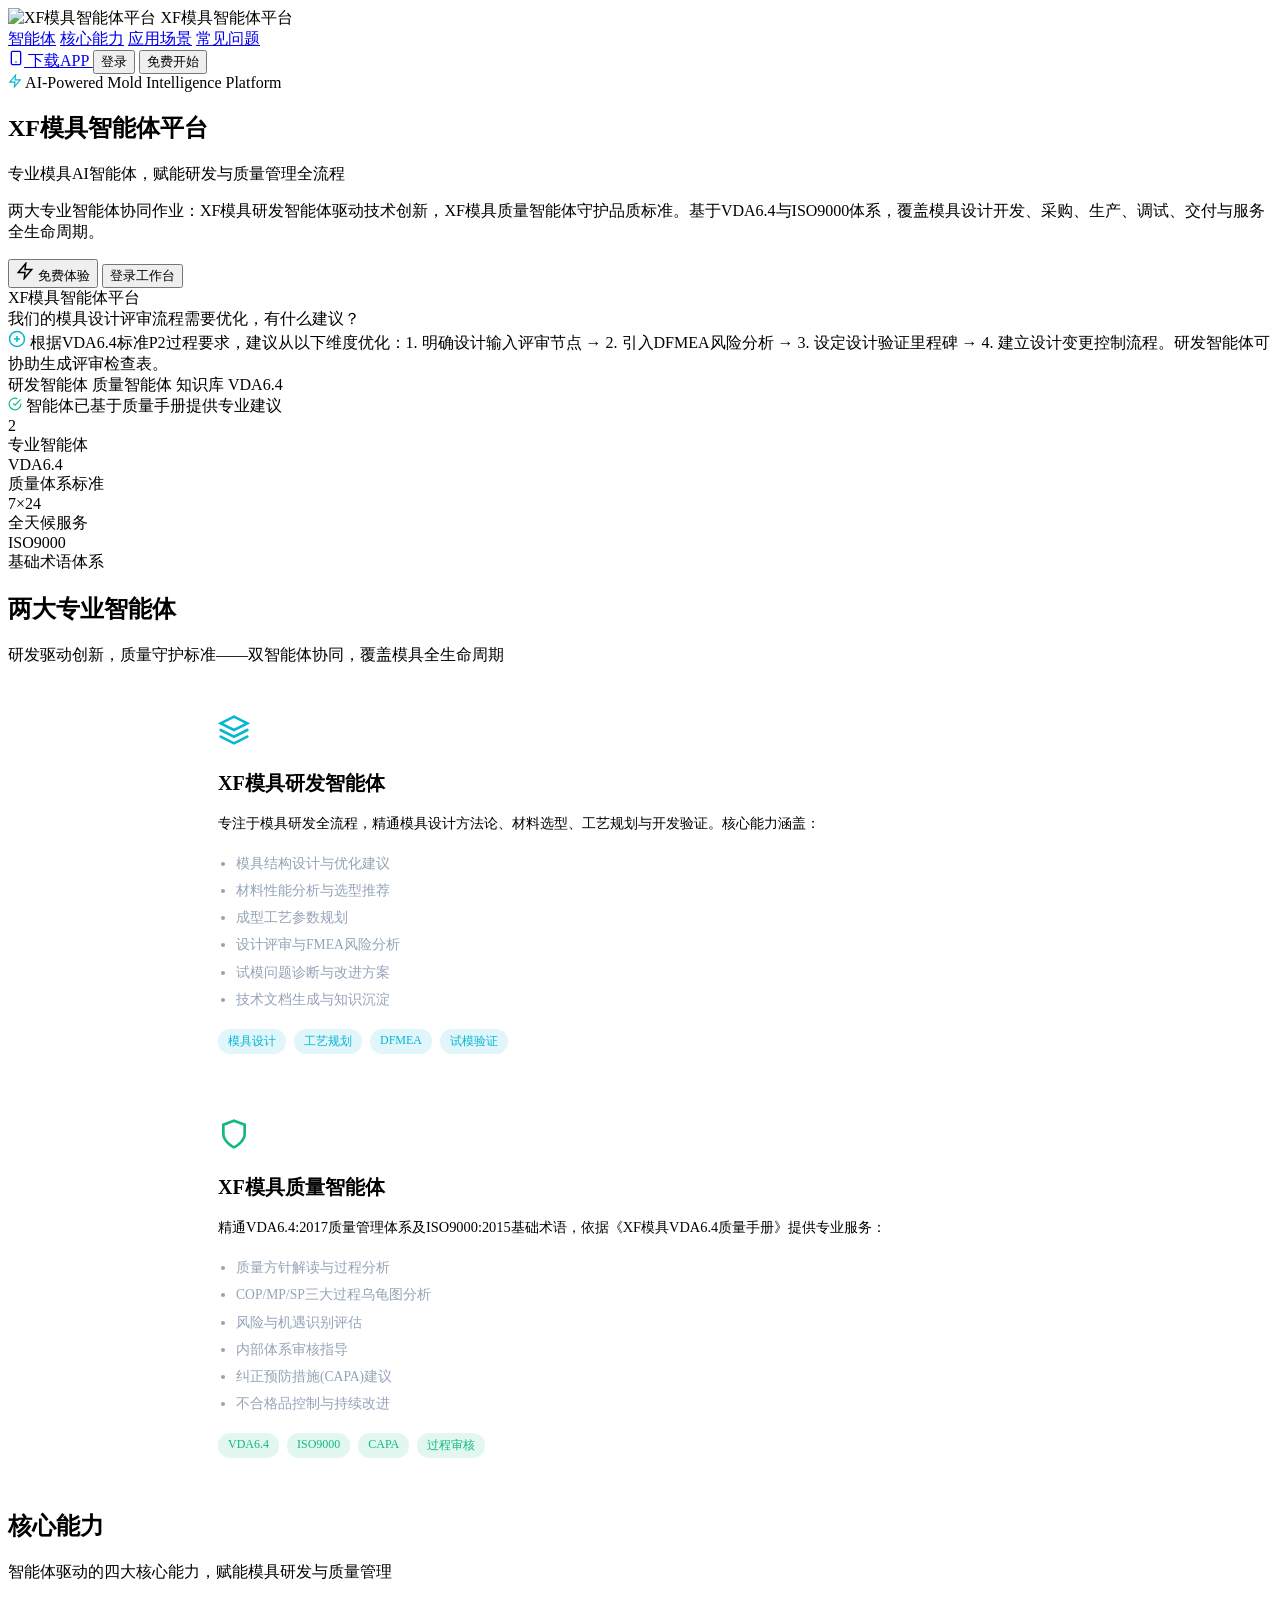
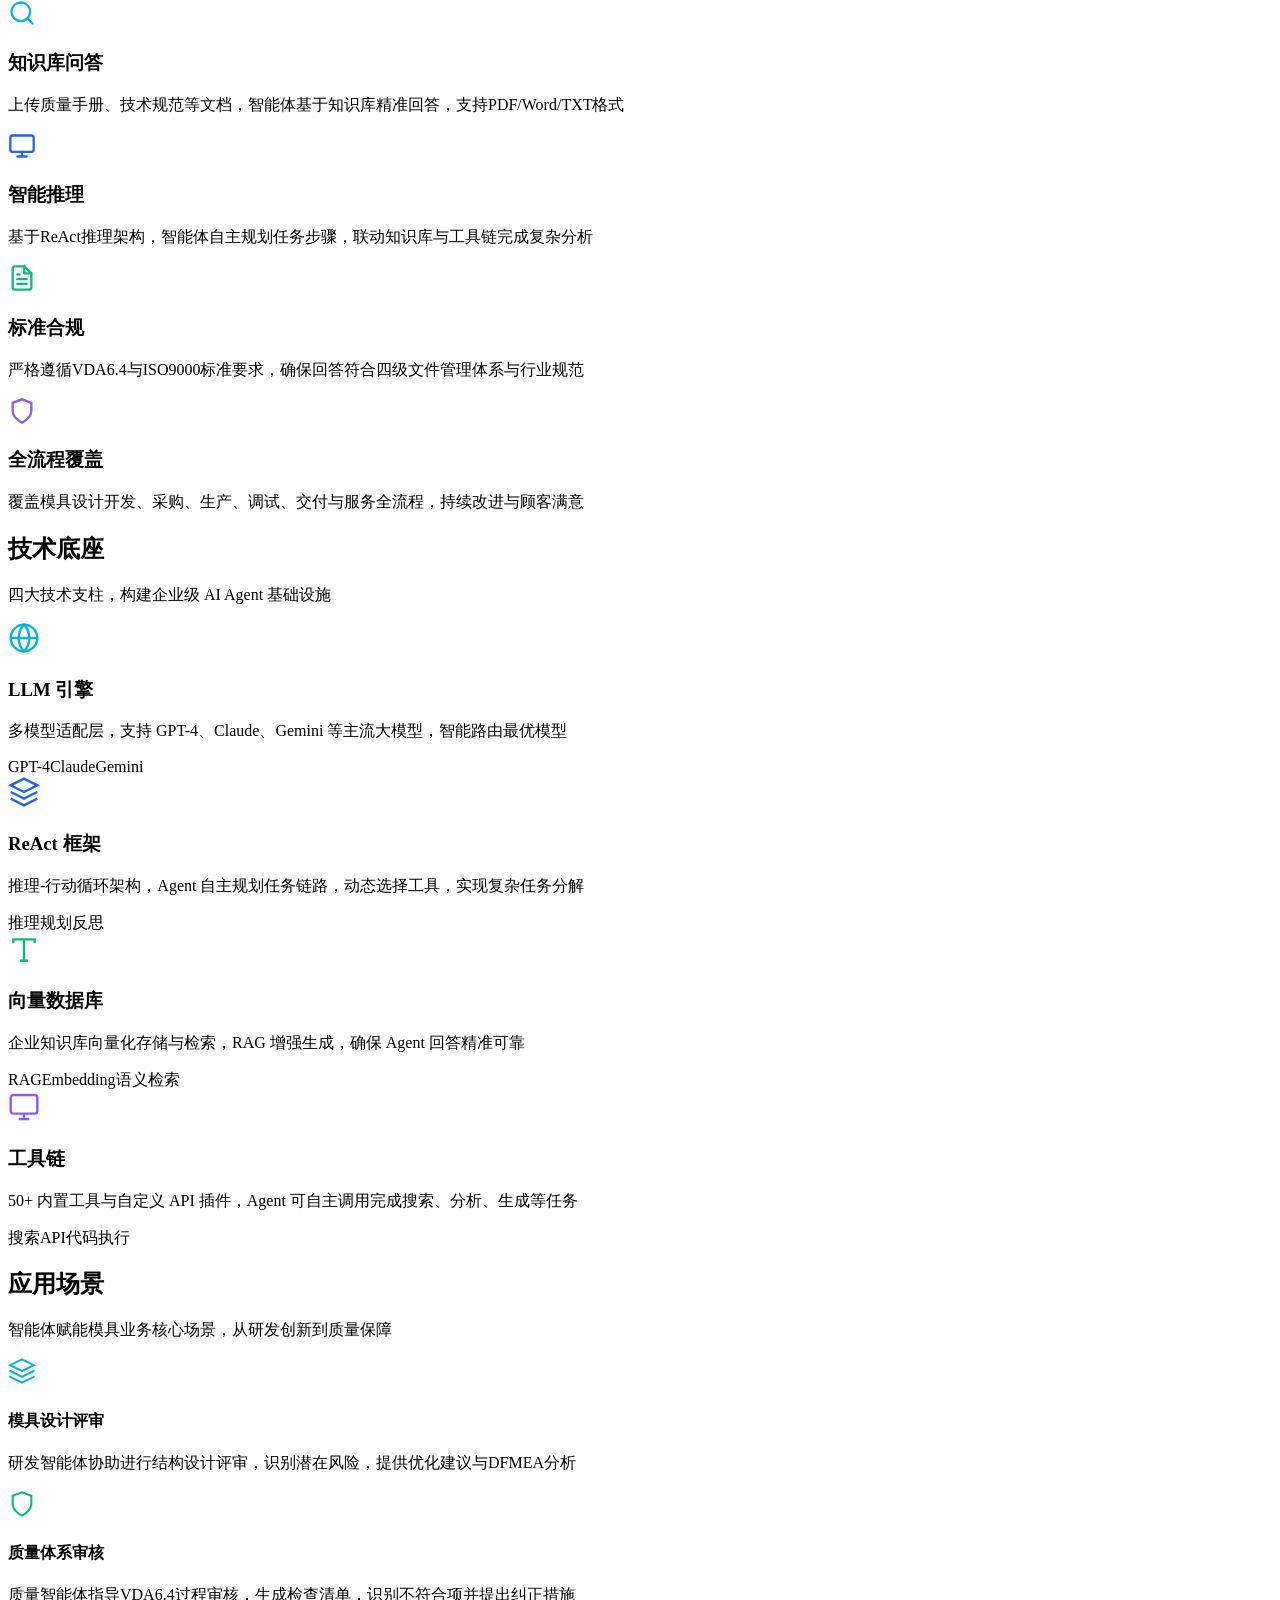
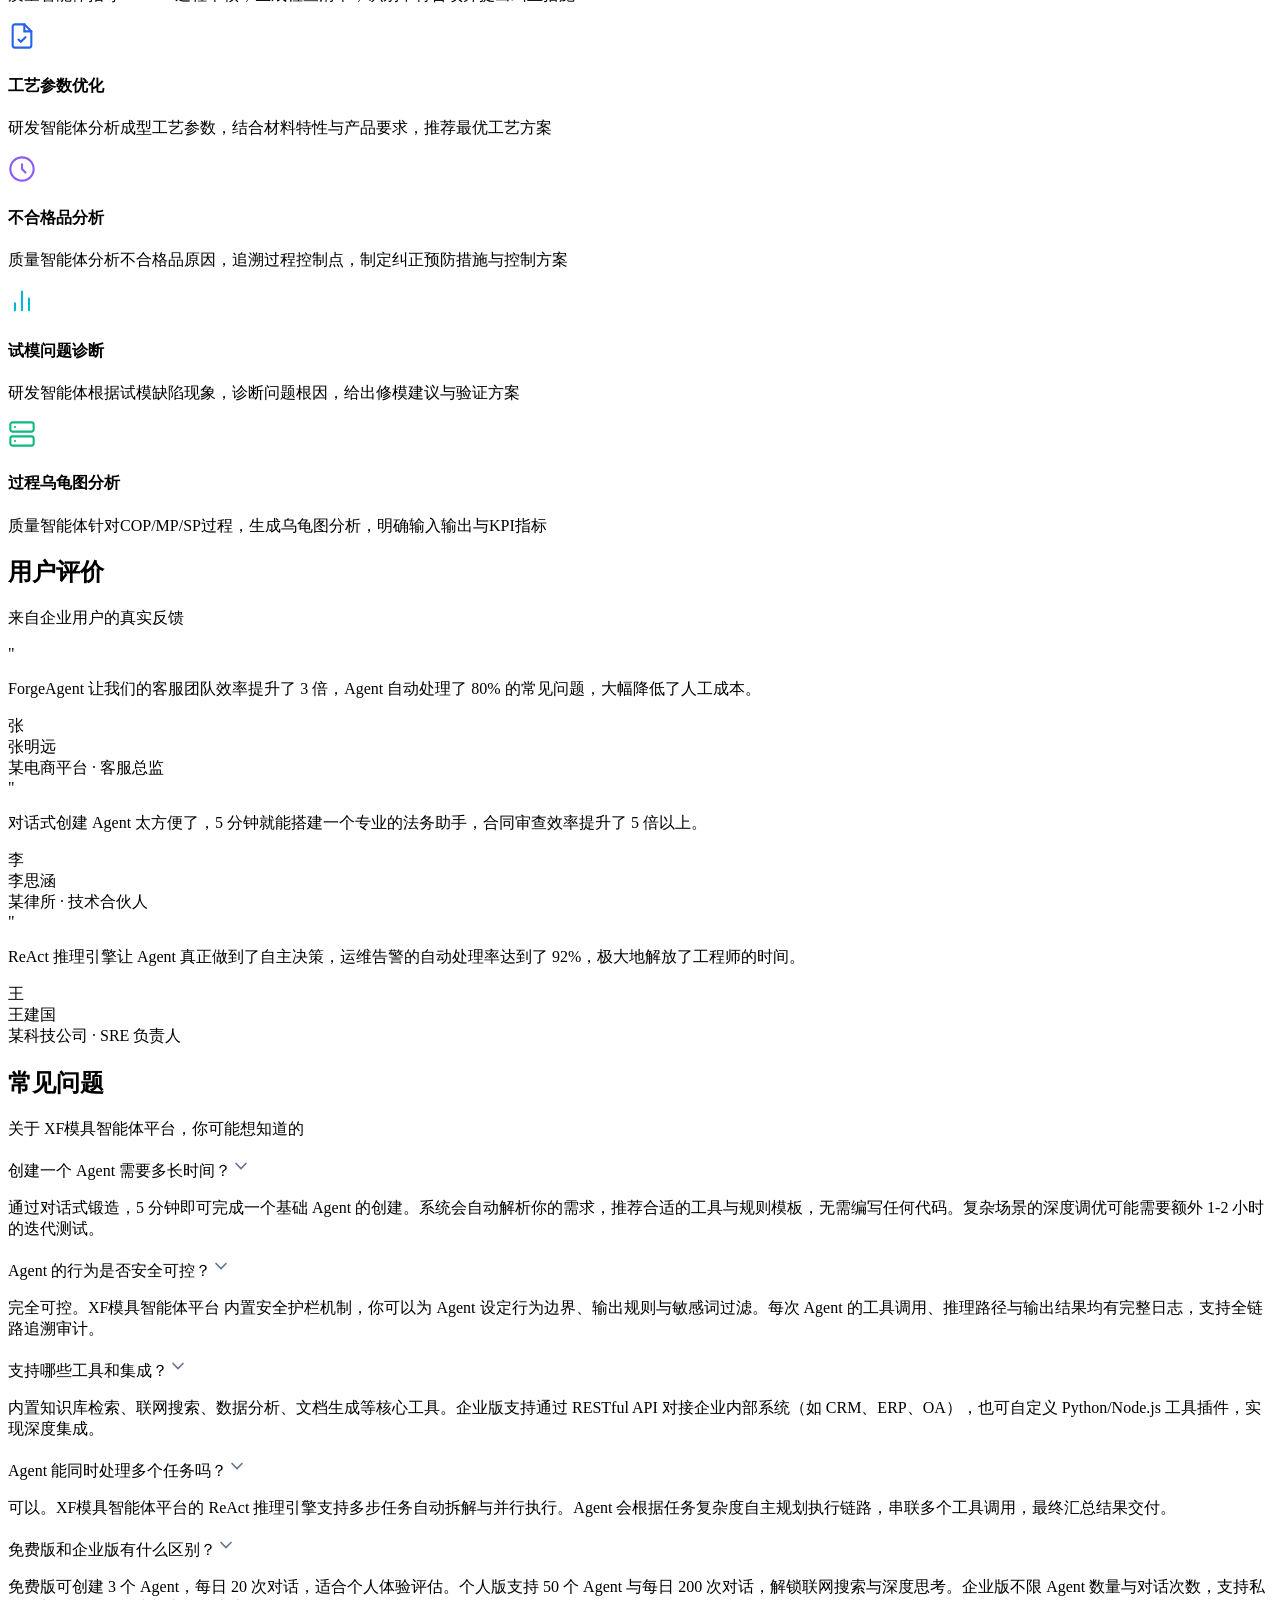
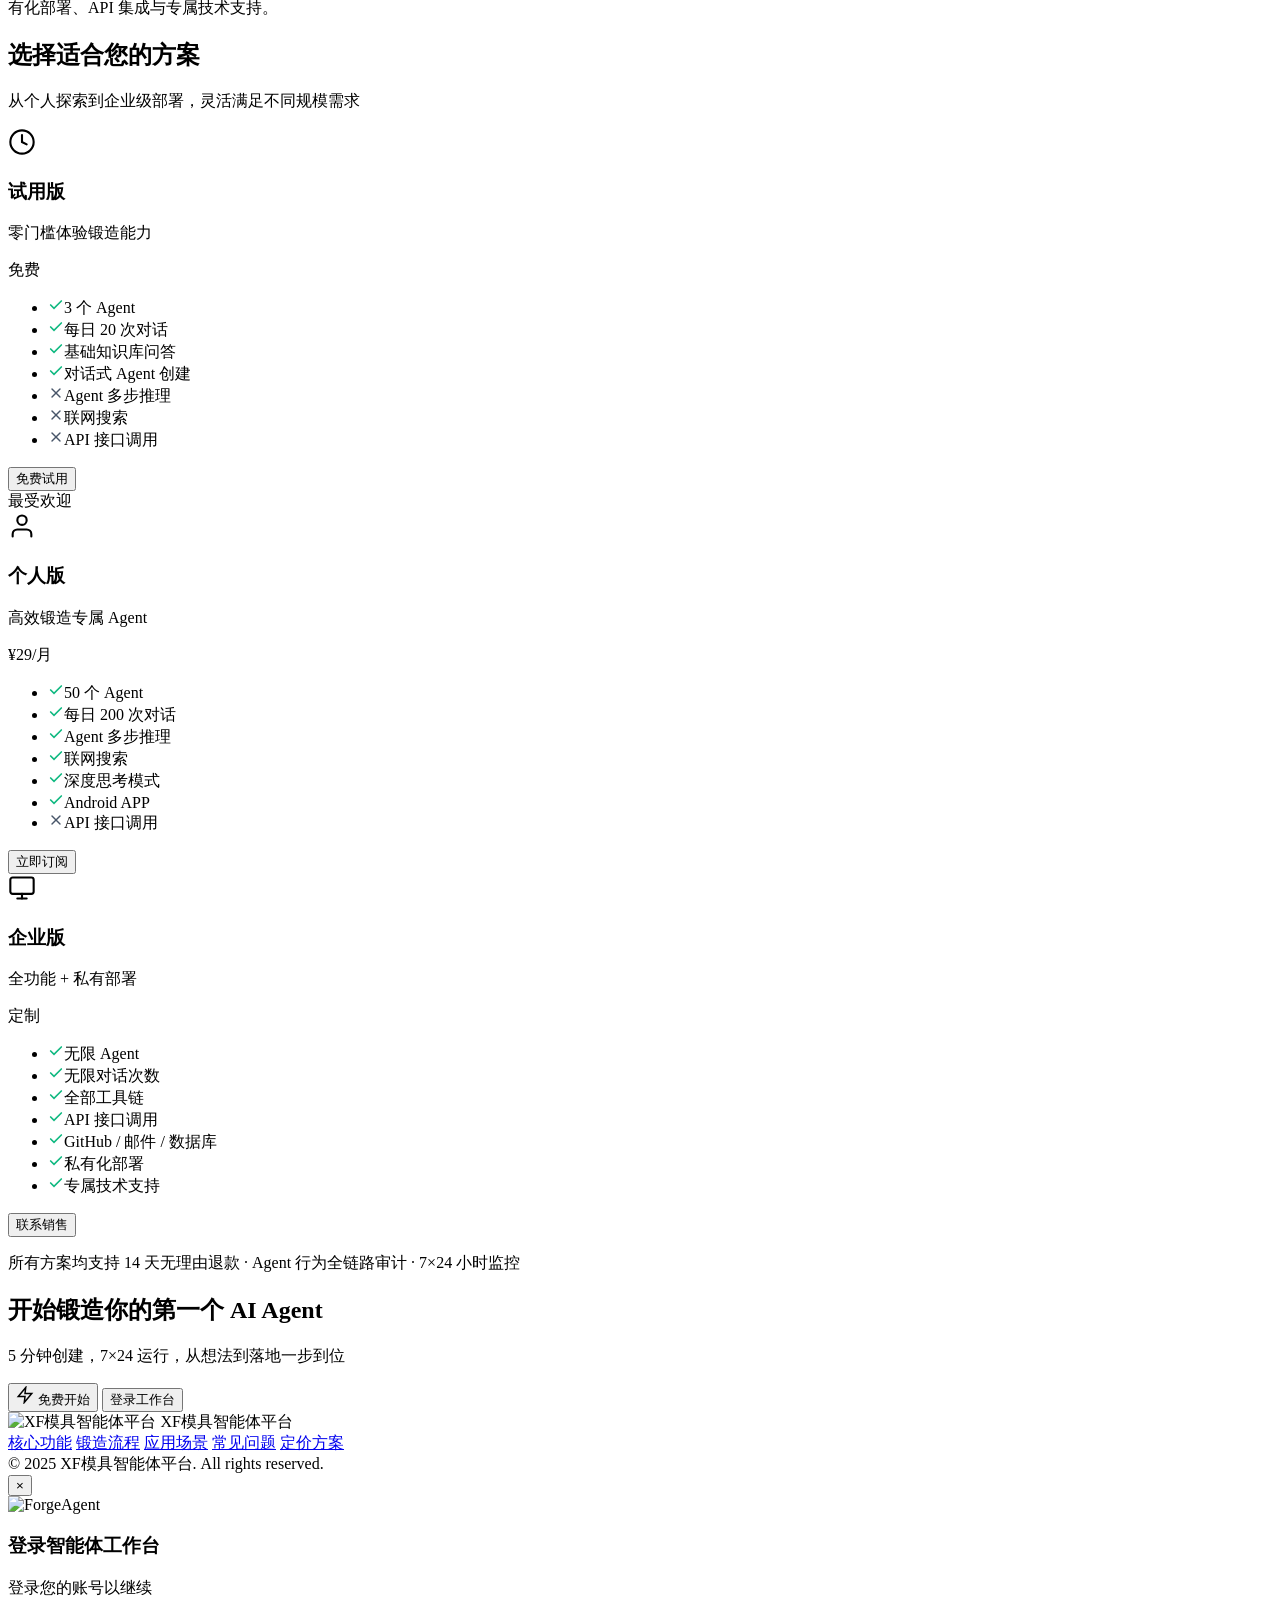
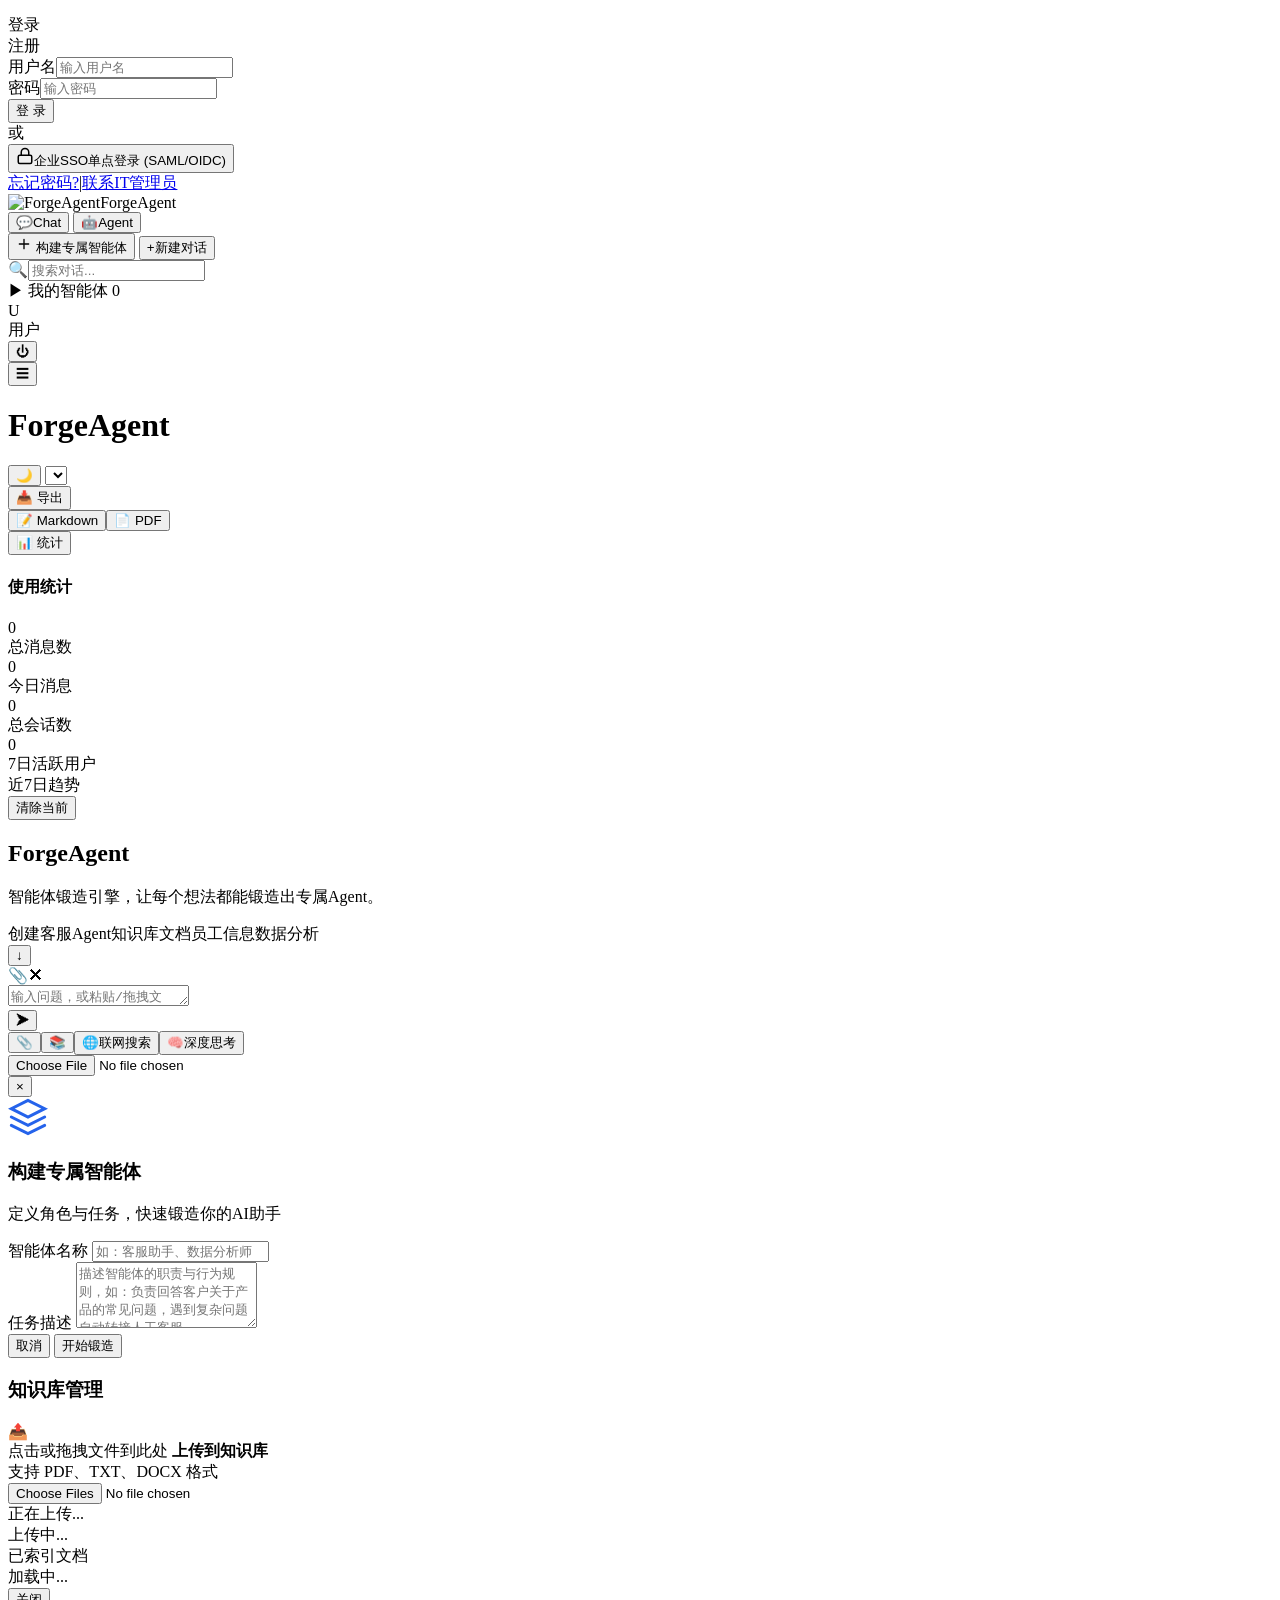
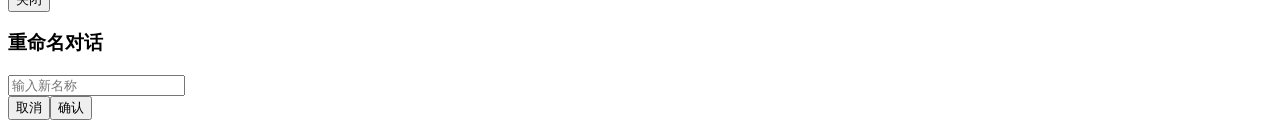
==== commit c506a2be: "[UI] 登录页：替换锻造智能体内容为XF模具研发/质量两大专业智能体介绍" ====
--- a/forgeagent/app/static/index.html
+++ b/forgeagent/app/static/index.html
@@ -3,7 +3,7 @@
 <head>
     <meta charset="UTF-8">
     <meta name="viewport" content="width=device-width, initial-scale=1.0, maximum-scale=1.0, user-scalable=no">
-    <title>XF模具智能体平台 - AI智能体锻造平台</title>
+    <title>XF模具智能体平台</title>
     <link rel="icon" type="image/png" sizes="32x32" href="/static/icons/icon-96.png">
     <link rel="icon" type="image/png" sizes="192x192" href="/static/icons/icon-192.png">
     <link rel="apple-touch-icon" href="/static/icons/icon-192.png">
@@ -36,8 +36,8 @@
                 <span class="nav-title">XF模具智能体平台</span>
             </div>
             <div class="nav-links">
-                <a href="#features" class="nav-link">核心功能</a>
-                <a href="#capabilities" class="nav-link">锻造流程</a>
+                <a href="#agents" class="nav-link">智能体</a>
+                <a href="#capabilities" class="nav-link">核心能力</a>
                 <a href="#scenarios" class="nav-link">应用场景</a>
                 <a href="#faq" class="nav-link">常见问题</a>
             </div>
@@ -63,15 +63,15 @@
             <div class="lp-hero-content reveal">
                 <div class="lp-hero-badge">
                     <svg width="14" height="14" viewBox="0 0 24 24" fill="none" stroke="#06B6D4" stroke-width="2"><path d="M13 2L3 14h9l-1 8 10-12h-9l1-8z"/></svg>
-                    AI-Powered Agent Forging Platform
+                    AI-Powered Mold Intelligence Platform
                 </div>
                 <h1 class="lp-hero-title seri-font">XF模具智能体平台</h1>
-                <p class="lp-hero-subtitle">AI智能体锻造引擎，让每个想法都能锻造出专属Agent</p>
-                <p class="lp-hero-desc">将大语言模型与工具链深度融合，从想法到落地只需一次对话。定义角色、配置工具、设定规则，快速锻造出你专属的 AI 智能体，7×24 小时自主运行。</p>
+                <p class="lp-hero-subtitle">专业模具AI智能体，赋能研发与质量管理全流程</p>
+                <p class="lp-hero-desc">两大专业智能体协同作业：XF模具研发智能体驱动技术创新，XF模具质量智能体守护品质标准。基于VDA6.4与ISO9000体系，覆盖模具设计开发、采购、生产、调试、交付与服务全生命周期。</p>
                 <div class="lp-hero-cta">
                     <button class="btn-hero-primary" onclick="openTrialModal()">
                         <svg width="18" height="18" viewBox="0 0 24 24" fill="none" stroke="currentColor" stroke-width="2"><path d="M13 2L3 14h9l-1 8 10-12h-9l1-8z"/></svg>
-                        开始锻造
+                        免费体验
                     </button>
                     <button class="btn-hero-secondary" onclick="openLoginModal()">登录工作台</button>
                 </div>
@@ -86,21 +86,21 @@
                     </div>
                     <div class="demo-card-body">
                         <div class="demo-msg demo-msg-user">
-                            <span>帮我创建一个客服Agent，能自动回复常见问题并转接复杂工单</span>
+                            <span>我们的模具设计评审流程需要优化，有什么建议？</span>
                         </div>
                         <div class="demo-msg demo-msg-ai">
                             <svg width="18" height="18" viewBox="0 0 24 24" fill="none" stroke="#06B6D4" stroke-width="2"><circle cx="12" cy="12" r="10"/><path d="M8 12h8M12 8v8"/></svg>
-                            <span>已为您锻造「客服Agent」：1. 加载FAQ知识库 → 2. 配置自动回复规则 → 3. 设定工单转接阈值 → 4. 启用满意度评分。Agent已就绪，可立即部署上线。</span>
+                            <span>根据VDA6.4标准P2过程要求，建议从以下维度优化：1. 明确设计输入评审节点 → 2. 引入DFMEA风险分析 → 3. 设定设计验证里程碑 → 4. 建立设计变更控制流程。研发智能体可协助生成评审检查表。</span>
                         </div>
                         <div class="demo-tools">
-                            <span class="demo-tool demo-tool-active">角色定义</span>
-                            <span class="demo-tool demo-tool-active">工具配置</span>
-                            <span class="demo-tool">规则引擎</span>
-                            <span class="demo-tool">一键部署</span>
+                            <span class="demo-tool demo-tool-active">研发智能体</span>
+                            <span class="demo-tool demo-tool-active">质量智能体</span>
+                            <span class="demo-tool">知识库</span>
+                            <span class="demo-tool">VDA6.4</span>
                         </div>
                         <div class="demo-success">
                             <svg width="14" height="14" viewBox="0 0 24 24" fill="none" stroke="#10B981" stroke-width="2"><path d="M22 11.08V12a10 10 0 11-5.93-9.14"/><polyline points="22 4 12 14.01 9 11.01"/></svg>
-                            Agent已就绪，所有工具链已自动编排完成
+                            智能体已基于质量手册提供专业建议
                         </div>
                     </div>
                 </div>
@@ -112,118 +112,118 @@
     <section class="lp-stats">
         <div class="lp-stats-inner">
             <div class="lp-stat-item reveal">
-                <div class="lp-stat-number">10,000+</div>
-                <div class="lp-stat-label">Agents 已创建</div>
+                <div class="lp-stat-number">2</div>
+                <div class="lp-stat-label">专业智能体</div>
             </div>
             <div class="lp-stat-divider"></div>
             <div class="lp-stat-item reveal">
-                <div class="lp-stat-number">500+</div>
-                <div class="lp-stat-label">企业用户</div>
+                <div class="lp-stat-number">VDA6.4</div>
+                <div class="lp-stat-label">质量体系标准</div>
             </div>
             <div class="lp-stat-divider"></div>
             <div class="lp-stat-item reveal">
-                <div class="lp-stat-number">99.9%</div>
-                <div class="lp-stat-label">平台可用性</div>
+                <div class="lp-stat-number">7×24</div>
+                <div class="lp-stat-label">全天候服务</div>
             </div>
             <div class="lp-stat-divider"></div>
             <div class="lp-stat-item reveal">
-                <div class="lp-stat-number">50+</div>
-                <div class="lp-stat-label">工具集成</div>
-            </div>
-        </div>
-    </section>
-
-    <!-- 3. Core Features -->
-    <section class="lp-features" id="features">
+                <div class="lp-stat-number">ISO9000</div>
+                <div class="lp-stat-label">基础术语体系</div>
+            </div>
+        </div>
+    </section>
+
+    <!-- 3. Two Agents Introduction -->
+    <section class="lp-features" id="agents">
         <div class="section-inner">
             <div class="section-header reveal">
-                <h2 class="section-title seri-font">核心功能</h2>
-                <p class="section-desc">四大核心能力，让 AI Agent 从"想法"到"落地"一站闭环</p>
+                <h2 class="section-title seri-font">两大专业智能体</h2>
+                <p class="section-desc">研发驱动创新，质量守护标准——双智能体协同，覆盖模具全生命周期</p>
+            </div>
+            <div class="lp-features-grid" style="grid-template-columns: 1fr 1fr; gap: 32px; max-width: 900px; margin: 0 auto;">
+                <!-- XF模具研发智能体 -->
+                <div class="lp-feature-card reveal" style="padding: 32px 28px;">
+                    <div class="lp-feature-icon" style="--icon-color:#06B6D4; margin-bottom: 20px;">
+                        <svg width="32" height="32" viewBox="0 0 24 24" fill="none" stroke="#06B6D4" stroke-width="2" stroke-linecap="round"><path d="M12 2L2 7l10 5 10-5-10-5z"/><path d="M2 17l10 5 10-5"/><path d="M2 12l10 5 10-5"/></svg>
+                    </div>
+                    <h3 class="lp-feature-title" style="font-size: 1.25rem; margin-bottom: 12px;">XF模具研发智能体</h3>
+                    <p class="lp-feature-desc" style="text-align: left; font-size: 0.9rem; line-height: 1.7;">专注于模具研发全流程，精通模具设计方法论、材料选型、工艺规划与开发验证。核心能力涵盖：</p>
+                    <ul style="text-align: left; font-size: 0.85rem; color: #94A3B8; line-height: 2; padding-left: 18px; margin-top: 8px;">
+                        <li>模具结构设计与优化建议</li>
+                        <li>材料性能分析与选型推荐</li>
+                        <li>成型工艺参数规划</li>
+                        <li>设计评审与FMEA风险分析</li>
+                        <li>试模问题诊断与改进方案</li>
+                        <li>技术文档生成与知识沉淀</li>
+                    </ul>
+                    <div style="margin-top: 16px; display: flex; gap: 8px; flex-wrap: wrap;">
+                        <span style="background:rgba(6,182,212,0.12);color:#06B6D4;padding:4px 10px;border-radius:12px;font-size:0.75rem;">模具设计</span>
+                        <span style="background:rgba(6,182,212,0.12);color:#06B6D4;padding:4px 10px;border-radius:12px;font-size:0.75rem;">工艺规划</span>
+                        <span style="background:rgba(6,182,212,0.12);color:#06B6D4;padding:4px 10px;border-radius:12px;font-size:0.75rem;">DFMEA</span>
+                        <span style="background:rgba(6,182,212,0.12);color:#06B6D4;padding:4px 10px;border-radius:12px;font-size:0.75rem;">试模验证</span>
+                    </div>
+                </div>
+                <!-- XF模具质量智能体 -->
+                <div class="lp-feature-card reveal" style="padding: 32px 28px;">
+                    <div class="lp-feature-icon" style="--icon-color:#10B981; margin-bottom: 20px;">
+                        <svg width="32" height="32" viewBox="0 0 24 24" fill="none" stroke="#10B981" stroke-width="2" stroke-linecap="round"><path d="M12 22s8-4 8-10V5l-8-3-8 3v7c0 6 8 10 8 10z"/></svg>
+                    </div>
+                    <h3 class="lp-feature-title" style="font-size: 1.25rem; margin-bottom: 12px;">XF模具质量智能体</h3>
+                    <p class="lp-feature-desc" style="text-align: left; font-size: 0.9rem; line-height: 1.7;">精通VDA6.4:2017质量管理体系及ISO9000:2015基础术语，依据《XF模具VDA6.4质量手册》提供专业服务：</p>
+                    <ul style="text-align: left; font-size: 0.85rem; color: #94A3B8; line-height: 2; padding-left: 18px; margin-top: 8px;">
+                        <li>质量方针解读与过程分析</li>
+                        <li>COP/MP/SP三大过程乌龟图分析</li>
+                        <li>风险与机遇识别评估</li>
+                        <li>内部体系审核指导</li>
+                        <li>纠正预防措施(CAPA)建议</li>
+                        <li>不合格品控制与持续改进</li>
+                    </ul>
+                    <div style="margin-top: 16px; display: flex; gap: 8px; flex-wrap: wrap;">
+                        <span style="background:rgba(16,185,129,0.12);color:#10B981;padding:4px 10px;border-radius:12px;font-size:0.75rem;">VDA6.4</span>
+                        <span style="background:rgba(16,185,129,0.12);color:#10B981;padding:4px 10px;border-radius:12px;font-size:0.75rem;">ISO9000</span>
+                        <span style="background:rgba(16,185,129,0.12);color:#10B981;padding:4px 10px;border-radius:12px;font-size:0.75rem;">CAPA</span>
+                        <span style="background:rgba(16,185,129,0.12);color:#10B981;padding:4px 10px;border-radius:12px;font-size:0.75rem;">过程审核</span>
+                    </div>
+                </div>
+            </div>
+        </div>
+    </section>
+
+    <!-- 4. Core Capabilities -->
+    <section class="lp-capabilities" id="capabilities">
+        <div class="section-inner">
+            <div class="section-header reveal">
+                <h2 class="section-title seri-font">核心能力</h2>
+                <p class="section-desc">智能体驱动的四大核心能力，赋能模具研发与质量管理</p>
             </div>
             <div class="lp-features-grid">
                 <div class="lp-feature-card reveal">
                     <div class="lp-feature-icon" style="--icon-color:#06B6D4;">
-                        <svg width="28" height="28" viewBox="0 0 24 24" fill="none" stroke="#06B6D4" stroke-width="2" stroke-linecap="round"><path d="M12 2L2 7l10 5 10-5-10-5z"/><path d="M2 17l10 5 10-5"/><path d="M2 12l10 5 10-5"/></svg>
-                    </div>
-                    <h3 class="lp-feature-title">对话式锻造</h3>
-                    <p class="lp-feature-desc">用自然语言描述你的需求，系统自动解析角色、工具与规则，一次对话即可完成 Agent 定义，无需编写任何代码</p>
+                        <svg width="28" height="28" viewBox="0 0 24 24" fill="none" stroke="#06B6D4" stroke-width="2" stroke-linecap="round"><circle cx="11" cy="11" r="8"/><path d="M21 21l-4.35-4.35"/></svg>
+                    </div>
+                    <h3 class="lp-feature-title">知识库问答</h3>
+                    <p class="lp-feature-desc">上传质量手册、技术规范等文档，智能体基于知识库精准回答，支持PDF/Word/TXT格式</p>
                 </div>
                 <div class="lp-feature-card reveal">
                     <div class="lp-feature-icon" style="--icon-color:#2563EB;">
                         <svg width="28" height="28" viewBox="0 0 24 24" fill="none" stroke="#2563EB" stroke-width="2" stroke-linecap="round"><rect x="2" y="3" width="20" height="14" rx="2"/><path d="M8 21h8M12 17v4"/></svg>
                     </div>
-                    <h3 class="lp-feature-title">工具链编排</h3>
-                    <p class="lp-feature-desc">内置知识库检索、联网搜索、数据分析等丰富工具，支持自定义 API 对接，Agent 可自主调用工具链完成复杂任务</p>
+                    <h3 class="lp-feature-title">智能推理</h3>
+                    <p class="lp-feature-desc">基于ReAct推理架构，智能体自主规划任务步骤，联动知识库与工具链完成复杂分析</p>
                 </div>
                 <div class="lp-feature-card reveal">
                     <div class="lp-feature-icon" style="--icon-color:#10B981;">
                         <svg width="28" height="28" viewBox="0 0 24 24" fill="none" stroke="#10B981" stroke-width="2" stroke-linecap="round"><path d="M14 2H6a2 2 0 00-2 2v16a2 2 0 002 2h12a2 2 0 002-2V8z"/><path d="M14 2v6h6M16 13H8M16 17H8M10 9H8"/></svg>
                     </div>
-                    <h3 class="lp-feature-title">自主推理执行</h3>
-                    <p class="lp-feature-desc">基于 ReAct 推理架构，Agent 能自主规划任务步骤、判断调用时机、处理异常情况，实现真正的自主决策与执行</p>
+                    <h3 class="lp-feature-title">标准合规</h3>
+                    <p class="lp-feature-desc">严格遵循VDA6.4与ISO9000标准要求，确保回答符合四级文件管理体系与行业规范</p>
                 </div>
                 <div class="lp-feature-card reveal">
                     <div class="lp-feature-icon" style="--icon-color:#8B5CF6;">
                         <svg width="28" height="28" viewBox="0 0 24 24" fill="none" stroke="#8B5CF6" stroke-width="2" stroke-linecap="round"><path d="M12 22s8-4 8-10V5l-8-3-8 3v7c0 6 8 10 8 10z"/></svg>
                     </div>
-                    <h3 class="lp-feature-title">全链路可控</h3>
-                    <p class="lp-feature-desc">每次 Agent 调用的工具、推理路径与输出结果均可追溯审计，支持设定行为边界与安全策略，确保 Agent 始终可控可信</p>
-                </div>
-            </div>
-        </div>
-    </section>
-
-    <!-- 4. How It Works / Forging Process -->
-    <section class="lp-capabilities" id="capabilities">
-        <div class="section-inner">
-            <div class="section-header reveal">
-                <h2 class="section-title seri-font">锻造流程</h2>
-                <p class="section-desc">五步锻造，从需求到部署，让 Agent 精准匹配业务场景</p>
-            </div>
-            <div class="lp-flow">
-                <div class="lp-flow-step reveal">
-                    <div class="lp-flow-num">01</div>
-                    <div class="lp-flow-icon" style="background:rgba(6,182,212,0.1);border:1px solid rgba(6,182,212,0.3);">
-                        <svg width="24" height="24" viewBox="0 0 24 24" fill="none" stroke="#06B6D4" stroke-width="2" stroke-linecap="round"><path d="M11 4H4a2 2 0 00-2 2v14a2 2 0 002 2h14a2 2 0 002-2v-7"/><path d="M18.5 2.5a2.121 2.121 0 013 3L12 15l-4 1 1-4 9.5-9.5z"/></svg>
-                    </div>
-                    <h4>定义角色</h4>
-                    <p>自然语言描述 Agent 角色定位、专业领域与行为准则</p>
-                </div>
-                <div class="lp-flow-line reveal"><div class="lp-flow-line-inner"></div></div>
-                <div class="lp-flow-step reveal">
-                    <div class="lp-flow-num">02</div>
-                    <div class="lp-flow-icon" style="background:rgba(37,99,235,0.1);border:1px solid rgba(37,99,235,0.3);">
-                        <svg width="24" height="24" viewBox="0 0 24 24" fill="none" stroke="#2563EB" stroke-width="2" stroke-linecap="round"><circle cx="11" cy="11" r="8"/><path d="M21 21l-4.35-4.35"/></svg>
-                    </div>
-                    <h4>配置工具</h4>
-                    <p>选择知识库、搜索、数据分析等工具，或对接自定义 API</p>
-                </div>
-                <div class="lp-flow-line reveal"><div class="lp-flow-line-inner"></div></div>
-                <div class="lp-flow-step lp-flow-center reveal">
-                    <div class="lp-flow-num" style="color:#06B6D4;">03</div>
-                    <div class="lp-flow-icon" style="background:linear-gradient(135deg,#2563EB,#06B6D4);border:none;box-shadow:0 8px 24px rgba(6,182,212,0.3);">
-                        <svg width="28" height="28" viewBox="0 0 24 24" fill="none" stroke="#fff" stroke-width="2" stroke-linecap="round"><path d="M12 2L2 7l10 5 10-5-10-5z"/><path d="M2 17l10 5 10-5"/><path d="M2 12l10 5 10-5"/></svg>
-                    </div>
-                    <h4 style="color:#06B6D4;">ReAct 推理引擎</h4>
-                    <p>自主规划任务链路，串联工具调用与结果推理</p>
-                </div>
-                <div class="lp-flow-line reveal"><div class="lp-flow-line-inner"></div></div>
-                <div class="lp-flow-step reveal">
-                    <div class="lp-flow-num">04</div>
-                    <div class="lp-flow-icon" style="background:rgba(139,92,246,0.1);border:1px solid rgba(139,92,246,0.3);">
-                        <svg width="24" height="24" viewBox="0 0 24 24" fill="none" stroke="#8B5CF6" stroke-width="2" stroke-linecap="round"><path d="M12 20h9M16.5 3.5a2.121 2.121 0 013 3L7 19l-4 1 1-4L16.5 3.5z"/></svg>
-                    </div>
-                    <h4>测试调优</h4>
-                    <p>模拟对话场景，验证 Agent 表现，迭代优化提示词与规则</p>
-                </div>
-                <div class="lp-flow-line reveal"><div class="lp-flow-line-inner"></div></div>
-                <div class="lp-flow-step reveal">
-                    <div class="lp-flow-num">05</div>
-                    <div class="lp-flow-icon" style="background:rgba(16,185,129,0.1);border:1px solid rgba(16,185,129,0.3);">
-                        <svg width="24" height="24" viewBox="0 0 24 24" fill="none" stroke="#10B981" stroke-width="2" stroke-linecap="round"><path d="M22 11.08V12a10 10 0 11-5.93-9.14"/><polyline points="22 4 12 14.01 9 11.01"/></svg>
-                    </div>
-                    <h4>一键部署</h4>
-                    <p>Agent 即时上线，支持 API、Web、移动端等多渠道接入</p>
+                    <h3 class="lp-feature-title">全流程覆盖</h3>
+                    <p class="lp-feature-desc">覆盖模具设计开发、采购、生产、调试、交付与服务全流程，持续改进与顾客满意</p>
                 </div>
             </div>
         </div>
@@ -286,38 +286,38 @@
         <div class="section-inner">
             <div class="section-header reveal">
                 <h2 class="section-title seri-font">应用场景</h2>
-                <p class="section-desc">一个 Agent，无限可能——覆盖企业核心业务场景</p>
+                <p class="section-desc">智能体赋能模具业务核心场景，从研发创新到质量保障</p>
             </div>
             <div class="lp-scenarios-grid">
                 <div class="lp-scenario-card reveal">
-                    <div class="lp-scenario-icon"><svg width="28" height="28" viewBox="0 0 24 24" fill="none" stroke="#06B6D4" stroke-width="1.8" stroke-linecap="round"><path d="M21 15a2 2 0 01-2 2H7l-4 4V5a2 2 0 012-2h14a2 2 0 012 2z"/></svg></div>
-                    <h4 class="lp-scenario-title">智能客服 Agent</h4>
-                    <p class="lp-scenario-desc">7×24 小时自动应答，精准匹配 FAQ，复杂问题自动转接人工，附带满意度追踪</p>
+                    <div class="lp-scenario-icon"><svg width="28" height="28" viewBox="0 0 24 24" fill="none" stroke="#06B6D4" stroke-width="1.8" stroke-linecap="round"><path d="M12 2L2 7l10 5 10-5-10-5z"/><path d="M2 17l10 5 10-5"/><path d="M2 12l10 5 10-5"/></svg></div>
+                    <h4 class="lp-scenario-title">模具设计评审</h4>
+                    <p class="lp-scenario-desc">研发智能体协助进行结构设计评审，识别潜在风险，提供优化建议与DFMEA分析</p>
                 </div>
                 <div class="lp-scenario-card reveal">
-                    <div class="lp-scenario-icon"><svg width="28" height="28" viewBox="0 0 24 24" fill="none" stroke="#2563EB" stroke-width="1.8" stroke-linecap="round"><path d="M12 1v22M17 5H9.5a3.5 3.5 0 000 7h5a3.5 3.5 0 010 7H6"/></svg></div>
-                    <h4 class="lp-scenario-title">财务审计 Agent</h4>
-                    <p class="lp-scenario-desc">自动核验报销单据，比对政策法规，生成审计报告与合规风险提示</p>
+                    <div class="lp-scenario-icon"><svg width="28" height="28" viewBox="0 0 24 24" fill="none" stroke="#10B981" stroke-width="1.8" stroke-linecap="round"><path d="M12 22s8-4 8-10V5l-8-3-8 3v7c0 6 8 10 8 10z"/></svg></div>
+                    <h4 class="lp-scenario-title">质量体系审核</h4>
+                    <p class="lp-scenario-desc">质量智能体指导VDA6.4过程审核，生成检查清单，识别不符合项并提出纠正措施</p>
                 </div>
                 <div class="lp-scenario-card reveal">
-                    <div class="lp-scenario-icon"><svg width="28" height="28" viewBox="0 0 24 24" fill="none" stroke="#10B981" stroke-width="1.8" stroke-linecap="round"><path d="M14 2H6a2 2 0 00-2 2v16a2 2 0 002 2h12a2 2 0 002-2V8z"/><path d="M14 2v6h6"/><path d="M9 15l2 2 4-4"/></svg></div>
-                    <h4 class="lp-scenario-title">法务合同 Agent</h4>
-                    <p class="lp-scenario-desc">自动提取合同关键条款，比对历史模板识别异常，生成风险提示与修改建议</p>
+                    <div class="lp-scenario-icon"><svg width="28" height="28" viewBox="0 0 24 24" fill="none" stroke="#2563EB" stroke-width="1.8" stroke-linecap="round"><path d="M14 2H6a2 2 0 00-2 2v16a2 2 0 002 2h12a2 2 0 002-2V8z"/><path d="M14 2v6h6"/><path d="M9 15l2 2 4-4"/></svg></div>
+                    <h4 class="lp-scenario-title">工艺参数优化</h4>
+                    <p class="lp-scenario-desc">研发智能体分析成型工艺参数，结合材料特性与产品要求，推荐最优工艺方案</p>
                 </div>
                 <div class="lp-scenario-card reveal">
-                    <div class="lp-scenario-icon"><svg width="28" height="28" viewBox="0 0 24 24" fill="none" stroke="#8B5CF6" stroke-width="1.8" stroke-linecap="round"><path d="M17 21v-2a4 4 0 00-4-4H5a4 4 0 00-4 4v2"/><circle cx="9" cy="7" r="4"/><path d="M23 21v-2a4 4 0 00-3-3.87M16 3.13a4 4 0 010 7.75"/></svg></div>
-                    <h4 class="lp-scenario-title">HR 助理 Agent</h4>
-                    <p class="lp-scenario-desc">全天候解答假期、薪酬、福利等问题，自动筛选简历，安排面试日程</p>
+                    <div class="lp-scenario-icon"><svg width="28" height="28" viewBox="0 0 24 24" fill="none" stroke="#8B5CF6" stroke-width="1.8" stroke-linecap="round"><circle cx="12" cy="12" r="10"/><path d="M12 8v4l3 3"/></svg></div>
+                    <h4 class="lp-scenario-title">不合格品分析</h4>
+                    <p class="lp-scenario-desc">质量智能体分析不合格品原因，追溯过程控制点，制定纠正预防措施与控制方案</p>
                 </div>
                 <div class="lp-scenario-card reveal">
                     <div class="lp-scenario-icon"><svg width="28" height="28" viewBox="0 0 24 24" fill="none" stroke="#06B6D4" stroke-width="1.8" stroke-linecap="round"><path d="M18 20V10M12 20V4M6 20v-6"/></svg></div>
-                    <h4 class="lp-scenario-title">数据分析师 Agent</h4>
-                    <p class="lp-scenario-desc">上传数据表格，自动完成趋势分析、异常检测、指标提炼与可视化解读</p>
+                    <h4 class="lp-scenario-title">试模问题诊断</h4>
+                    <p class="lp-scenario-desc">研发智能体根据试模缺陷现象，诊断问题根因，给出修模建议与验证方案</p>
                 </div>
                 <div class="lp-scenario-card reveal">
                     <div class="lp-scenario-icon"><svg width="28" height="28" viewBox="0 0 24 24" fill="none" stroke="#10B981" stroke-width="1.8" stroke-linecap="round"><rect x="2" y="2" width="20" height="8" rx="2"/><rect x="2" y="14" width="20" height="8" rx="2"/><line x1="6" y1="6" x2="6.01" y2="6"/><line x1="6" y1="18" x2="6.01" y2="18"/></svg></div>
-                    <h4 class="lp-scenario-title">运维监控 Agent</h4>
-                    <p class="lp-scenario-desc">实时监控系统指标，自动诊断故障根因，触发告警与自愈脚本执行</p>
+                    <h4 class="lp-scenario-title">过程乌龟图分析</h4>
+                    <p class="lp-scenario-desc">质量智能体针对COP/MP/SP过程，生成乌龟图分析，明确输入输出与KPI指标</p>
                 </div>
             </div>
         </div>
@@ -561,34 +561,43 @@
 <div class="chat-page" id="chatPage" role="main">
     <aside class="sidebar" id="sidebar" role="navigation" aria-label="对话列表">
         <div class="sidebar-header">
-            <div class="sidebar-brand" id="sidebarBrand"><img class="sidebar-brand-icon" src="/static/icons/icon-96.png" alt="ForgeAgent"><span class="sidebar-brand-name">XF模具智能体平台</span></div>
-        </div>
-        <div class="fixed-agents-list" id="myAgentsList"></div>
-        <div class="sidebar-controls">
+            <div class="sidebar-brand" id="sidebarBrand"><img class="sidebar-brand-icon" src="/static/icons/icon-96.png" alt="ForgeAgent"><span class="sidebar-brand-name">ForgeAgent</span></div>
             <div class="mode-switcher-box" id="modeSwitcherBox" role="radiogroup" aria-label="模式切换">
                 <button class="mode-btn" id="modeChat" onclick="switchMode('chat')" role="radio" aria-checked="false" aria-label="Chat模式"><span class="mode-icon">💬</span><span class="mode-label">Chat</span></button>
                 <button class="mode-btn active" id="modeAgent" onclick="switchMode('agent')" role="radio" aria-checked="true" aria-label="Agent模式"><span class="mode-icon">🤖</span><span class="mode-label">Agent</span></button>
             </div>
+            <button class="forge-agent-btn" onclick="openAgentCreateModal()" aria-label="构建专属智能体">
+                <svg width="16" height="16" viewBox="0 0 24 24" fill="none" stroke="currentColor" stroke-width="2" stroke-linecap="round"><path d="M12 5v14M5 12h14"/></svg>
+                <span>构建专属智能体</span>
+            </button>
             <button class="new-chat-btn" onclick="createNewChat()" aria-label="新建对话"><span class="plus-icon">+</span><span>新建对话</span></button>
             <div class="chat-search" id="chatSearch"><span class="search-icon">🔍</span><input type="text" id="chatSearchInput" placeholder="搜索对话..." oninput="filterChats(this.value)" aria-label="搜索对话"></div>
         </div>
+        <div class="my-agents-section" id="myAgentsSection">
+                <div class="my-agents-header" onclick="toggleMyAgents()">
+                    <span class="my-agents-toggle" id="myAgentsToggle">&#9654;</span>
+                    <span class="my-agents-title">我的智能体</span>
+                    <span class="my-agents-count" id="myAgentsCount">0</span>
+                </div>
+                <div class="my-agents-list" id="myAgentsList"></div>
+            </div>
             <div class="chat-list" id="chatList" role="list" aria-label="会话列表"></div>
         <div class="sidebar-footer"><div class="user-avatar" id="sidebarAvatar" aria-hidden="true">U</div><div class="user-name" id="sidebarUsername">用户</div><button class="logout-btn" onclick="doLogout()" title="退出登录" aria-label="退出登录">⏻</button></div>
     </aside>
     <div class="chat-main">
         <header class="chat-header">
             <button class="toggle-sidebar-btn" onclick="toggleSidebar()" title="切换侧边栏" aria-label="切换侧边栏">☰</button>
-            <h1 id="chatTitle">XF模具智能体平台</h1>
+            <h1 id="chatTitle">ForgeAgent</h1>
             <div class="header-actions">
                 <button class="header-btn" onclick="toggleTheme()" title="切换暗色/亮色模式" id="themeBtn" aria-label="切换主题">🌙</button>
                 <select class="model-select" id="modelSelect" onchange="switchModel()" title="切换模型" aria-label="选择模型"></select>
                 <div class="export-wrapper"><button class="header-btn" onclick="toggleExportDropdown()" title="导出对话" aria-label="导出对话" aria-haspopup="true">📥 导出</button><div class="export-dropdown" id="exportDropdown" role="menu"><button onclick="exportChat('md')" role="menuitem">📝 Markdown</button><button onclick="exportChat('pdf')" role="menuitem">📄 PDF</button></div></div>
-                <div class="export-wrapper"><button class="header-btn kb-btn" onclick="toggleKbPanel()" title="知识库" aria-label="知识库" aria-haspopup="true">📚 知识库</button><div class="kb-panel" id="kbPanel"><div class="kb-panel-header"><h4>知识库</h4><span class="kb-agent-name" id="kbAgentName"></span></div><div class="kb-panel-upload"><button class="kb-upload-btn" onclick="document.getElementById('kbPanelFileInput').click()">📤 上传文档</button><input type="file" id="kbPanelFileInput" accept=".pdf,.txt,.docx,.csv,.xlsx,.xls,.doc,.md,.json,.py,.js,.html,.css" onchange="uploadKbDoc(this)" aria-hidden="true" style="display:none"></div><div class="kb-panel-list" id="kbDocList"><div class="kb-empty">请先选择一个智能体</div></div></div></div>
+                <div class="export-wrapper"><button class="header-btn stats-btn" onclick="toggleStatsPanel()" title="使用统计" aria-label="使用统计" aria-haspopup="true">📊 统计</button><div class="stats-panel" id="statsPanel"><h4>使用统计</h4><div class="stats-grid"><div class="stats-card"><div class="stats-value" id="statTotalMsg">0</div><div class="stats-label">总消息数</div></div><div class="stats-card"><div class="stats-value" id="statTodayMsg">0</div><div class="stats-label">今日消息</div></div><div class="stats-card"><div class="stats-value" id="statTotalSessions">0</div><div class="stats-label">总会话数</div></div><div class="stats-card"><div class="stats-value" id="statActive7d">0</div><div class="stats-label">7日活跃用户</div></div></div><div class="stats-trend"><span>近7日趋势</span><div class="trend-bar" id="statTrendBars"></div></div></div></div>
                 <button class="header-btn danger" onclick="clearCurrentChat()" aria-label="清除当前对话">清除当前</button>
             </div>
         </header>
         <div class="chat-content centered" id="chatContent">
-            <div class="welcome-center" id="welcomeCenter"><h2>XF模具智能体平台</h2><p>专业的模具研发与质量管控AI助手，赋能模具全生命周期管理。</p><div class="quick-actions"><span class="quick-action" onclick="sendQuick('XF模具研发智能体，帮我分析模具设计优化方案')" role="button" tabindex="0">模具研发咨询</span><span class="quick-action" onclick="sendQuick('XF模具质量智能体，帮我检测模具质量风险')" role="button" tabindex="0">质量风险检测</span><span class="quick-action" onclick="sendQuick('知识库有哪些文档？')" role="button" tabindex="0">知识库文档</span><span class="quick-action" onclick="sendQuick('帮我分析模具生产数据')" role="button" tabindex="0">生产数据分析</span></div></div>
+            <div class="welcome-center" id="welcomeCenter"><h2>ForgeAgent</h2><p>智能体锻造引擎，让每个想法都能锻造出专属Agent。</p><div class="quick-actions"><span class="quick-action" onclick="sendQuick('帮我创建一个客服Agent')" role="button" tabindex="0">创建客服Agent</span><span class="quick-action" onclick="sendQuick('知识库有哪些文档？')" role="button" tabindex="0">知识库文档</span><span class="quick-action" onclick="sendQuick('列出所有员工信息')" role="button" tabindex="0">员工信息</span><span class="quick-action" onclick="sendQuick('帮我分析这份数据')" role="button" tabindex="0">数据分析</span></div></div>
             <div class="chat-messages" id="chatMessages" role="log" aria-label="对话消息" aria-live="polite"></div>
             <button class="scroll-bottom-btn" id="scrollBottomBtn" onclick="scrollToBottom()" title="滚动到底部" aria-label="滚动到底部">↓</button>
             <div class="typing-indicator" id="typingIndicator" aria-hidden="true"><div style="display:flex;align-items:center;gap:12px;"><div class="dots"><div class="dot"></div><div class="dot"></div><div class="dot"></div></div></div></div>
@@ -598,7 +607,7 @@
                     <span class="kb-bar-hint">下一个文件将上传到当前智能体的专属知识库</span>
                     <span class="kb-bar-remove" onclick="toggleAgentKbUpload()" role="button" aria-label="关闭">✕</span>
                 </div>
-            <div class="input-top"><textarea id="msgInput" rows="1" placeholder="输入问题，或粘贴/拖拽文件..." onkeydown="handleKey(event)" oninput="autoResize(this)" aria-label="输入消息"></textarea><div class="send-btn-wrap"><button class="icon-btn send" id="sendBtn" onclick="sendMessage()" title="发送" aria-label="发送消息">➤</button><button class="icon-btn stop" id="stopBtn" onclick="stopGeneration()" title="停止生成" style="display:none;" aria-label="停止生成">■</button></div></div><div class="input-toolbar"><button class="toolbar-btn" onclick="document.getElementById('fileInput').click()" title="上传文件或图片" aria-label="上传文件">📎</button><button class="kb-upload-toggle" id="kbUploadToggle" onclick="toggleAgentKbUpload()" title="上传到智能体知识库" aria-label="上传到知识库" aria-pressed="false"><span class="toggle-icon">📚</span><span class="toggle-label">知识库</span></button><button class="web-search-toggle" id="webSearchToggle" onclick="toggleWebSearch()" title="开启/关闭联网搜索" aria-label="联网搜索" aria-pressed="false"><span class="toggle-icon">🌐</span><span class="toggle-label">联网搜索</span></button><button class="deep-think-toggle" id="deepThinkToggle" onclick="toggleDeepThink()" title="开启/关闭深度思考" aria-label="深度思考" aria-pressed="false"><span class="toggle-icon">🧠</span><span class="toggle-label">深度思考</span></button></div></div></div>
+            <div class="input-top"><textarea id="msgInput" rows="1" placeholder="输入问题，或粘贴/拖拽文件..." onkeydown="handleKey(event)" oninput="autoResize(this)" aria-label="输入消息"></textarea><div class="send-btn-wrap"><button class="icon-btn send" id="sendBtn" onclick="sendMessage()" title="发送" aria-label="发送消息">➤</button><button class="icon-btn stop" id="stopBtn" onclick="stopGeneration()" title="停止生成" style="display:none;" aria-label="停止生成">■</button></div></div><div class="input-toolbar"><button class="toolbar-btn" onclick="document.getElementById('fileInput').click()" title="上传文件或图片" aria-label="上传文件">📎</button><button class="toolbar-btn kb-upload-btn" id="kbUploadToggle" onclick="toggleAgentKbUpload()" title="上传到智能体知识库" aria-label="上传到知识库">📚</button><button class="web-search-toggle" id="webSearchToggle" onclick="toggleWebSearch()" title="开启/关闭联网搜索" aria-label="联网搜索" aria-pressed="false"><span class="toggle-icon">🌐</span><span class="toggle-label">联网搜索</span></button><button class="deep-think-toggle" id="deepThinkToggle" onclick="toggleDeepThink()" title="开启/关闭深度思考" aria-label="深度思考" aria-pressed="false"><span class="toggle-icon">🧠</span><span class="toggle-label">深度思考</span></button></div></div></div>
         </div>
         <input type="file" id="fileInput" accept=".pdf,.txt,.docx,.png,.jpg,.jpeg,.gif,.bmp,.webp,.csv,.xlsx,.xls,.doc,.ppt,.pptx,.md,.json,.py,.js,.html,.css" onchange="onFileSelected(event)" aria-hidden="true">
     </div>
@@ -632,33 +641,6 @@
     </div>
 </div>
 
-<!-- Agent Edit Modal -->
-<div class="modal-overlay" id="agentEditModal" role="dialog" aria-label="编辑智能体" aria-modal="true">
-    <div class="agent-create-modal">
-        <button class="modal-close-btn" onclick="closeAgentEditModal()" aria-label="关闭">&times;</button>
-        <div class="agent-create-inner">
-            <div class="agent-create-header">
-                <svg width="40" height="40" viewBox="0 0 24 24" fill="none" stroke="#2563EB" stroke-width="1.8" stroke-linecap="round"><path d="M11 4H4a2 2 0 0 0-2 2v14a2 2 0 0 0 2 2h14a2 2 0 0 0 2-2v-7"/><path d="M18.5 2.5a2.121 2.121 0 0 1 3 3L12 15l-4 1 1-4 9.5-9.5z"/></svg>
-                <h3>编辑智能体</h3>
-                <p>修改智能体的提示词与配置</p>
-            </div>
-            <div class="agent-create-body">
-                <div class="form-group">
-                    <label for="editAgentName">智能体名称</label>
-                    <input type="text" id="editAgentName" placeholder="智能体名称" maxlength="20">
-                </div>
-                <div class="form-group">
-                    <label for="editAgentTask">Prompt 提示词</label>
-                    <textarea id="editAgentTask" rows="6" placeholder="定义智能体的角色、职责与行为规则..."></textarea>
-                </div>
-            </div>
-            <div class="agent-create-footer">
-                <button class="btn btn-cancel" onclick="closeAgentEditModal()">取消</button>
-                <button class="btn btn-forge" onclick="saveAgentEdit()">保存修改</button>
-            </div>
-        </div>
-    </div>
-</div>
 <!-- Knowledge Base Modal -->
 <div class="modal-overlay" id="docsModal" role="dialog" aria-label="知识库管理" aria-modal="true">
     <div class="modal"><h3>知识库管理</h3><div class="upload-section" id="uploadZone" onclick="document.getElementById('kbFileInput').click()" role="button" aria-label="上传文档"><div class="upload-icon">📤</div><div class="upload-text">点击或拖拽文件到此处 <strong>上传到知识库</strong></div><div class="upload-hint">支持 PDF、TXT、DOCX 格式</div></div><input type="file" id="kbFileInput" accept=".pdf,.txt,.docx" onchange="onKbFileSelected(event)" multiple aria-hidden="true"><div class="upload-progress" id="uploadProgress" role="progressbar"><div class="progress-file" id="progressFileName">正在上传...</div><div class="progress-bar-bg"><div class="progress-bar-fill" id="progressBarFill"></div></div><div class="progress-status" id="progressStatus">上传中...</div></div><div class="divider">已索引文档</div><div class="doc-list" id="docList" role="list"><div class="doc-empty">加载中...</div></div><button class="btn btn-primary close-btn" onclick="closeDocs()" aria-label="关闭">关闭</button></div>
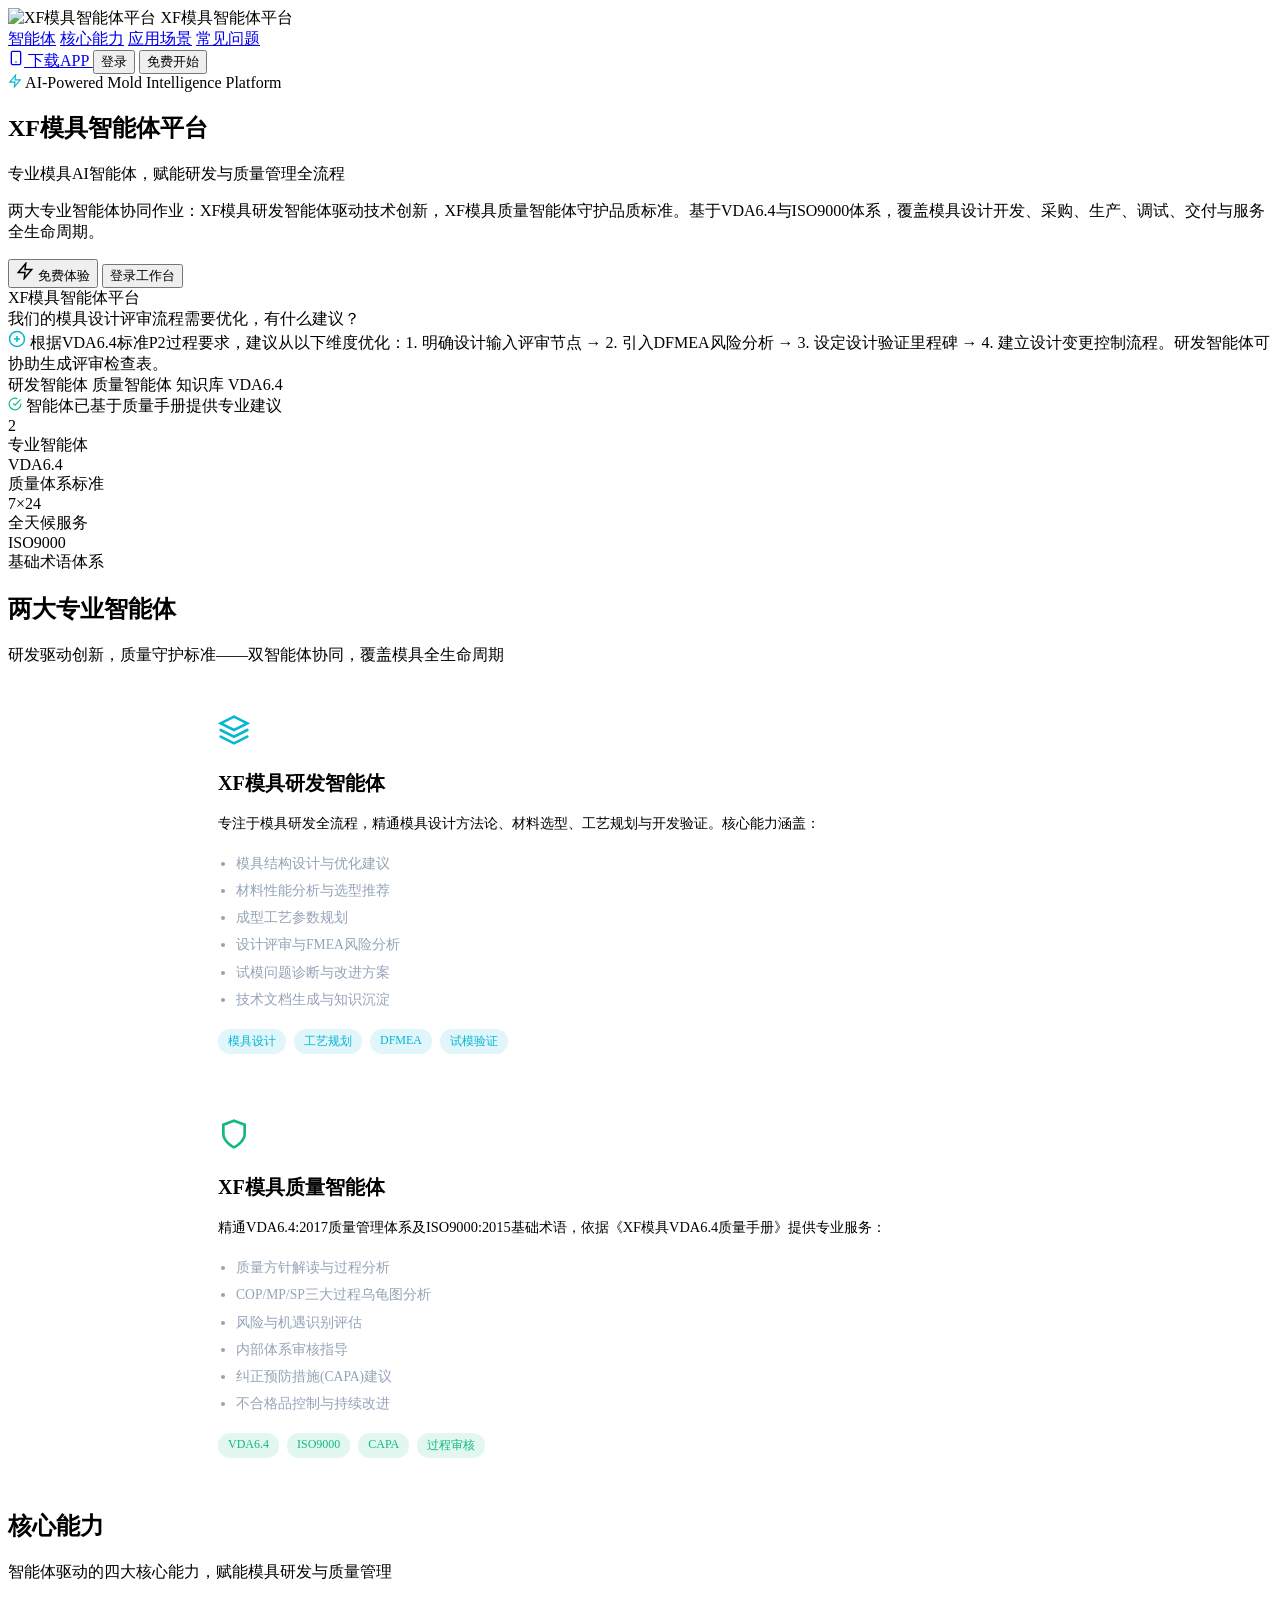
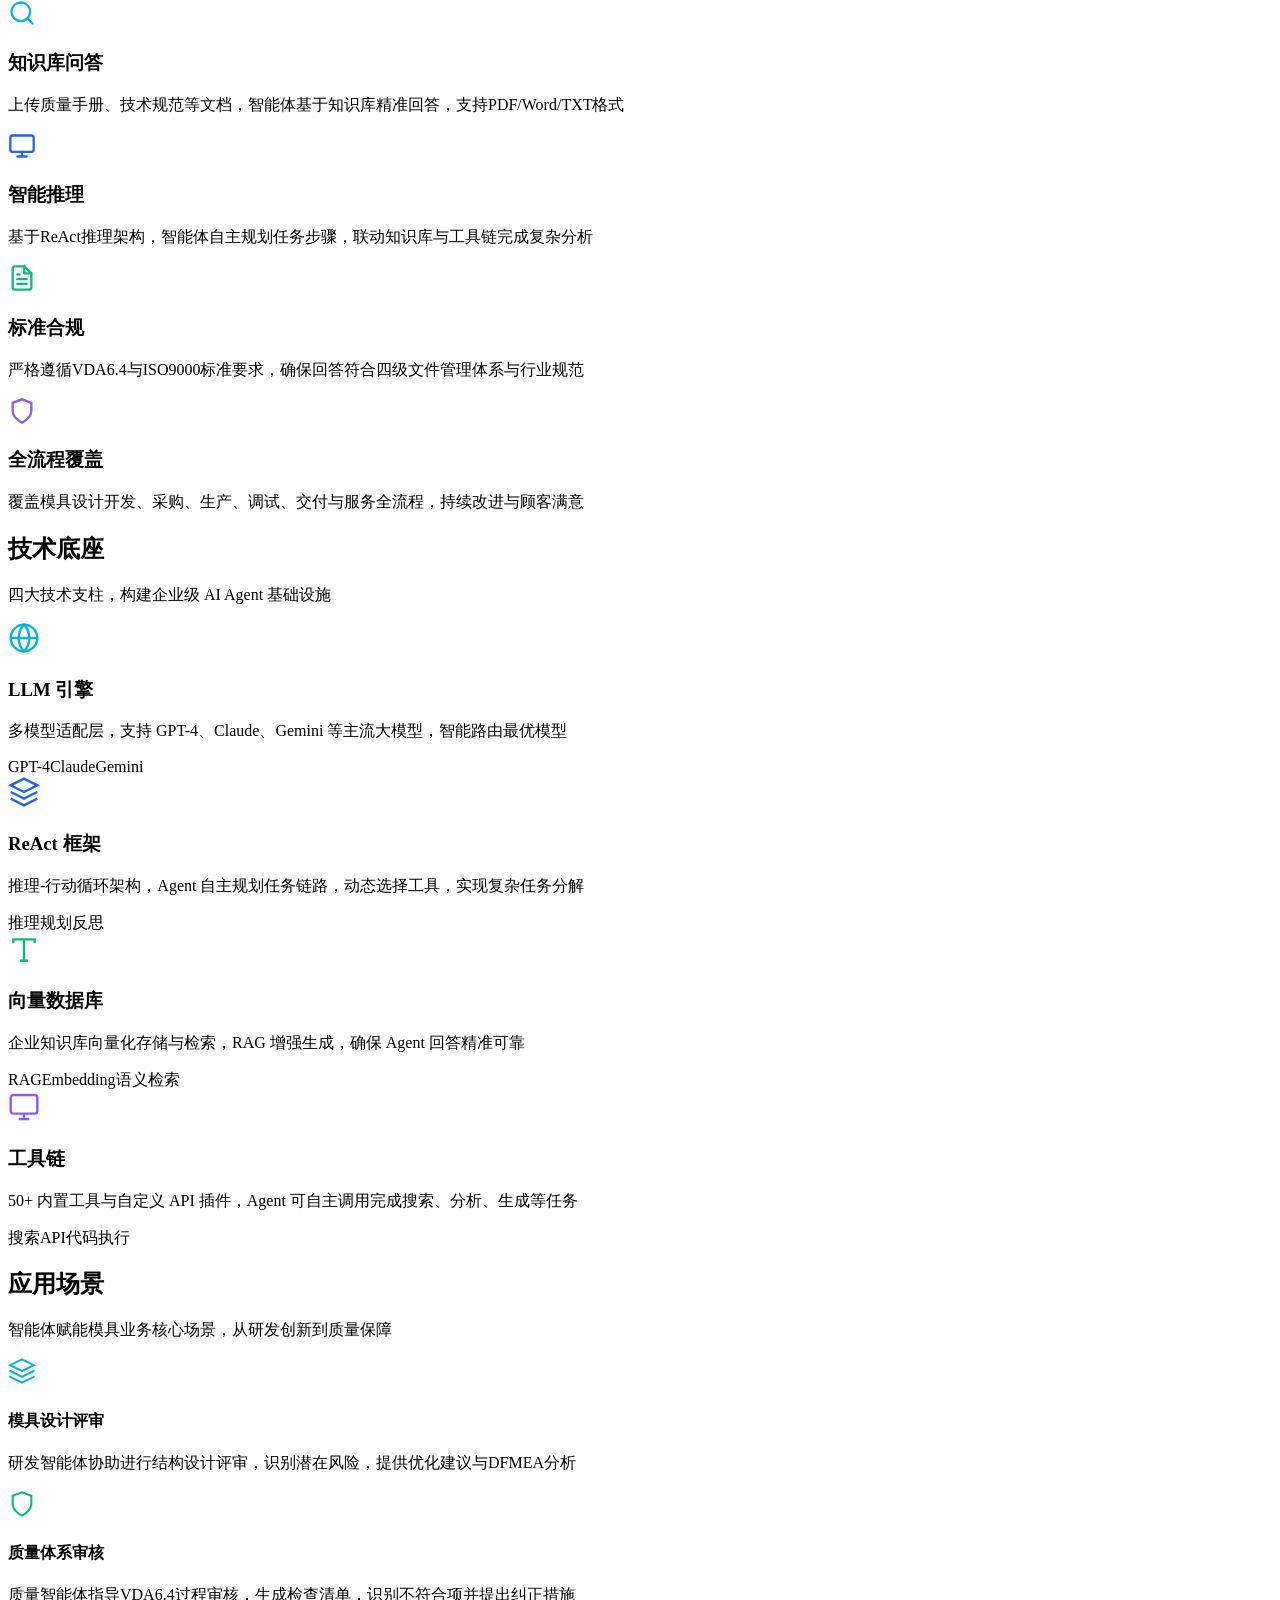
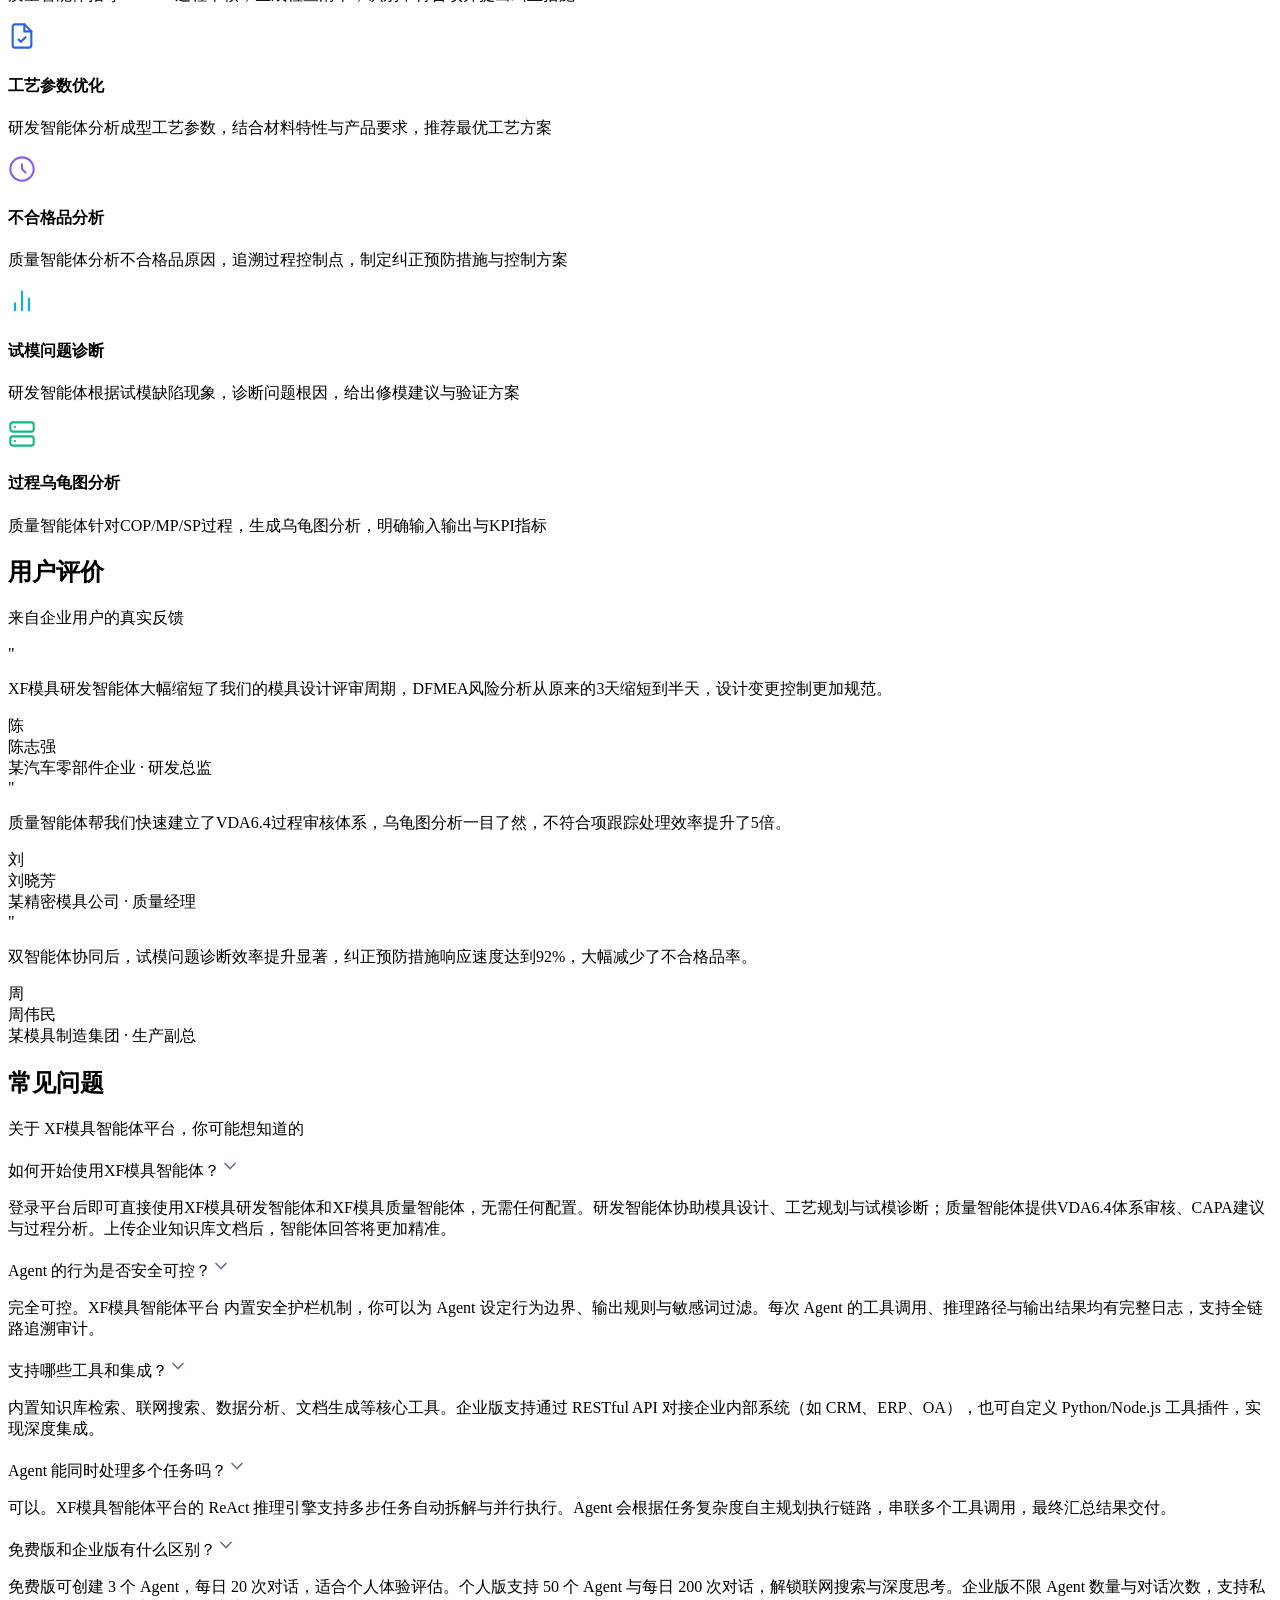
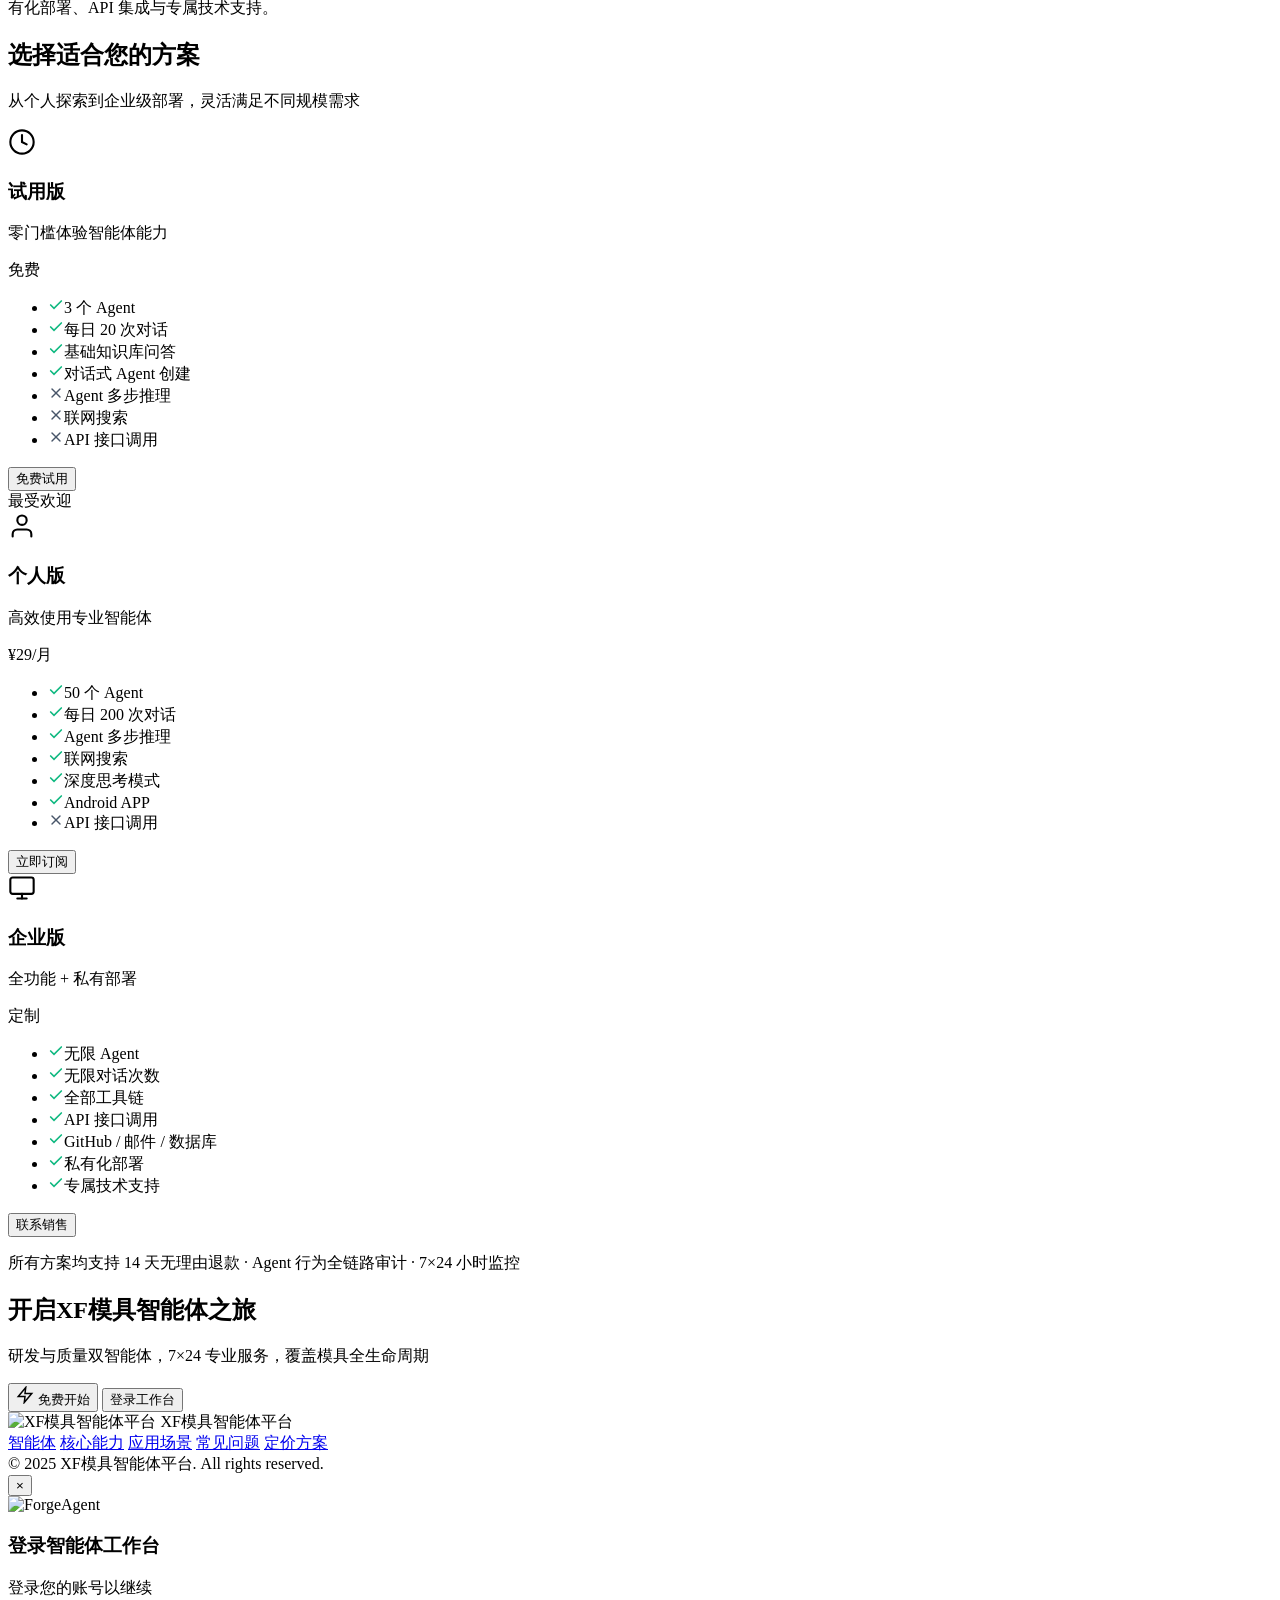
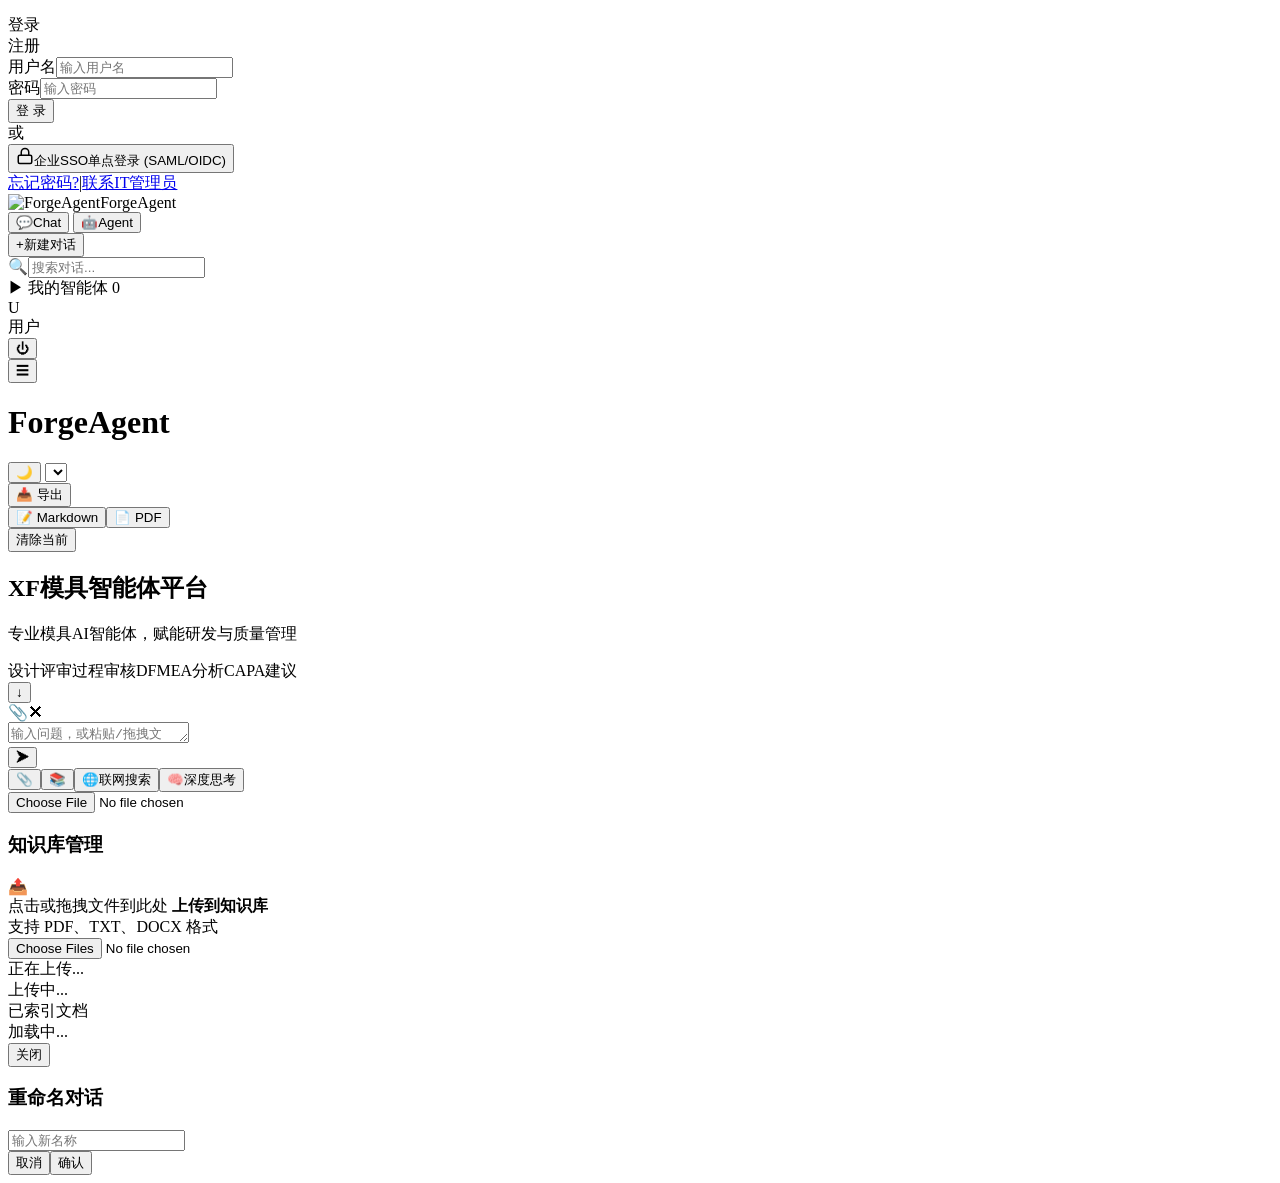
==== commit 226124ac: "fix: remove forge-agent-btn & stats-btn, update landing page content for XF mold agents" ====
--- a/forgeagent/app/static/index.html
+++ b/forgeagent/app/static/index.html
@@ -333,34 +333,34 @@
             <div class="lp-testimonials-grid">
                 <div class="lp-testimonial-card reveal">
                     <div class="lp-testimonial-quote">"</div>
-                    <p class="lp-testimonial-text">ForgeAgent 让我们的客服团队效率提升了 3 倍，Agent 自动处理了 80% 的常见问题，大幅降低了人工成本。</p>
+                    <p class="lp-testimonial-text">XF模具研发智能体大幅缩短了我们的模具设计评审周期，DFMEA风险分析从原来的3天缩短到半天，设计变更控制更加规范。</p>
                     <div class="lp-testimonial-author">
-                        <div class="lp-testimonial-avatar">张</div>
+                        <div class="lp-testimonial-avatar">陈</div>
                         <div>
-                            <div class="lp-testimonial-name">张明远</div>
-                            <div class="lp-testimonial-role">某电商平台 · 客服总监</div>
+                            <div class="lp-testimonial-name">陈志强</div>
+                            <div class="lp-testimonial-role">某汽车零部件企业 · 研发总监</div>
                         </div>
                     </div>
                 </div>
                 <div class="lp-testimonial-card reveal">
                     <div class="lp-testimonial-quote">"</div>
-                    <p class="lp-testimonial-text">对话式创建 Agent 太方便了，5 分钟就能搭建一个专业的法务助手，合同审查效率提升了 5 倍以上。</p>
+                    <p class="lp-testimonial-text">质量智能体帮我们快速建立了VDA6.4过程审核体系，乌龟图分析一目了然，不符合项跟踪处理效率提升了5倍。</p>
                     <div class="lp-testimonial-author">
-                        <div class="lp-testimonial-avatar">李</div>
+                        <div class="lp-testimonial-avatar">刘</div>
                         <div>
-                            <div class="lp-testimonial-name">李思涵</div>
-                            <div class="lp-testimonial-role">某律所 · 技术合伙人</div>
+                            <div class="lp-testimonial-name">刘晓芳</div>
+                            <div class="lp-testimonial-role">某精密模具公司 · 质量经理</div>
                         </div>
                     </div>
                 </div>
                 <div class="lp-testimonial-card reveal">
                     <div class="lp-testimonial-quote">"</div>
-                    <p class="lp-testimonial-text">ReAct 推理引擎让 Agent 真正做到了自主决策，运维告警的自动处理率达到了 92%，极大地解放了工程师的时间。</p>
+                    <p class="lp-testimonial-text">双智能体协同后，试模问题诊断效率提升显著，纠正预防措施响应速度达到92%，大幅减少了不合格品率。</p>
                     <div class="lp-testimonial-author">
-                        <div class="lp-testimonial-avatar">王</div>
+                        <div class="lp-testimonial-avatar">周</div>
                         <div>
-                            <div class="lp-testimonial-name">王建国</div>
-                            <div class="lp-testimonial-role">某科技公司 · SRE 负责人</div>
+                            <div class="lp-testimonial-name">周伟民</div>
+                            <div class="lp-testimonial-role">某模具制造集团 · 生产副总</div>
                         </div>
                     </div>
                 </div>
@@ -378,8 +378,8 @@
                 </div>
                 <div class="lp-faq-right reveal">
                     <div class="lp-faq-item" onclick="toggleFaq(this)">
-                        <div class="lp-faq-q"><span>创建一个 Agent 需要多长时间？</span><svg class="lp-faq-arrow" width="20" height="20" viewBox="0 0 24 24" fill="none" stroke="#64748B" stroke-width="2" stroke-linecap="round"><polyline points="6 9 12 15 18 9"/></svg></div>
-                        <div class="lp-faq-a"><p>通过对话式锻造，5 分钟即可完成一个基础 Agent 的创建。系统会自动解析你的需求，推荐合适的工具与规则模板，无需编写任何代码。复杂场景的深度调优可能需要额外 1-2 小时的迭代测试。</p></div>
+                        <div class="lp-faq-q"><span>如何开始使用XF模具智能体？</span><svg class="lp-faq-arrow" width="20" height="20" viewBox="0 0 24 24" fill="none" stroke="#64748B" stroke-width="2" stroke-linecap="round"><polyline points="6 9 12 15 18 9"/></svg></div>
+                        <div class="lp-faq-a"><p>登录平台后即可直接使用XF模具研发智能体和XF模具质量智能体，无需任何配置。研发智能体协助模具设计、工艺规划与试模诊断；质量智能体提供VDA6.4体系审核、CAPA建议与过程分析。上传企业知识库文档后，智能体回答将更加精准。</p></div>
                     </div>
                     <div class="lp-faq-item" onclick="toggleFaq(this)">
                         <div class="lp-faq-q"><span>Agent 的行为是否安全可控？</span><svg class="lp-faq-arrow" width="20" height="20" viewBox="0 0 24 24" fill="none" stroke="#64748B" stroke-width="2" stroke-linecap="round"><polyline points="6 9 12 15 18 9"/></svg></div>
@@ -417,7 +417,7 @@
                             <svg width="28" height="28" viewBox="0 0 24 24" fill="none" stroke="currentColor" stroke-width="1.8" stroke-linecap="round"><circle cx="12" cy="12" r="10"/><path d="M12 6v6l4 2"/></svg>
                         </div>
                         <h3 class="lp-pricing-card-name">试用版</h3>
-                        <p class="lp-pricing-card-sub">零门槛体验锻造能力</p>
+                        <p class="lp-pricing-card-sub">零门槛体验智能体能力</p>
                     </div>
                     <div class="lp-pricing-card-price">
                         <span class="price-amount">免费</span>
@@ -442,7 +442,7 @@
                             <svg width="28" height="28" viewBox="0 0 24 24" fill="none" stroke="currentColor" stroke-width="1.8" stroke-linecap="round"><path d="M20 21v-2a4 4 0 0 0-4-4H8a4 4 0 0 0-4 4v2"/><circle cx="12" cy="7" r="4"/></svg>
                         </div>
                         <h3 class="lp-pricing-card-name">个人版</h3>
-                        <p class="lp-pricing-card-sub">高效锻造专属 Agent</p>
+                        <p class="lp-pricing-card-sub">高效使用专业智能体</p>
                     </div>
                     <div class="lp-pricing-card-price">
                         <span class="price-currency">¥</span><span class="price-amount">29</span><span class="price-period">/月</span>
@@ -490,8 +490,8 @@
     <!-- 10. CTA Section -->
     <section class="lp-cta">
         <div class="lp-cta-inner reveal">
-            <h2 class="lp-cta-title seri-font">开始锻造你的第一个 AI Agent</h2>
-            <p class="lp-cta-desc">5 分钟创建，7×24 运行，从想法到落地一步到位</p>
+            <h2 class="lp-cta-title seri-font">开启XF模具智能体之旅</h2>
+            <p class="lp-cta-desc">研发与质量双智能体，7×24 专业服务，覆盖模具全生命周期</p>
             <div class="lp-cta-btns">
                 <button class="btn-hero-primary" onclick="openTrialModal()">
                     <svg width="18" height="18" viewBox="0 0 24 24" fill="none" stroke="currentColor" stroke-width="2"><path d="M13 2L3 14h9l-1 8 10-12h-9l1-8z"/></svg>
@@ -510,8 +510,8 @@
                 <span class="lp-footer-name">XF模具智能体平台</span>
             </div>
             <div class="lp-footer-links">
-                <a href="#features">核心功能</a>
-                <a href="#capabilities">锻造流程</a>
+                <a href="#agents">智能体</a>
+                <a href="#capabilities">核心能力</a>
                 <a href="#scenarios">应用场景</a>
                 <a href="#faq">常见问题</a>
                 <a href="#pricing">定价方案</a>
@@ -566,10 +566,7 @@
                 <button class="mode-btn" id="modeChat" onclick="switchMode('chat')" role="radio" aria-checked="false" aria-label="Chat模式"><span class="mode-icon">💬</span><span class="mode-label">Chat</span></button>
                 <button class="mode-btn active" id="modeAgent" onclick="switchMode('agent')" role="radio" aria-checked="true" aria-label="Agent模式"><span class="mode-icon">🤖</span><span class="mode-label">Agent</span></button>
             </div>
-            <button class="forge-agent-btn" onclick="openAgentCreateModal()" aria-label="构建专属智能体">
-                <svg width="16" height="16" viewBox="0 0 24 24" fill="none" stroke="currentColor" stroke-width="2" stroke-linecap="round"><path d="M12 5v14M5 12h14"/></svg>
-                <span>构建专属智能体</span>
-            </button>
+
             <button class="new-chat-btn" onclick="createNewChat()" aria-label="新建对话"><span class="plus-icon">+</span><span>新建对话</span></button>
             <div class="chat-search" id="chatSearch"><span class="search-icon">🔍</span><input type="text" id="chatSearchInput" placeholder="搜索对话..." oninput="filterChats(this.value)" aria-label="搜索对话"></div>
         </div>
@@ -592,12 +589,12 @@
                 <button class="header-btn" onclick="toggleTheme()" title="切换暗色/亮色模式" id="themeBtn" aria-label="切换主题">🌙</button>
                 <select class="model-select" id="modelSelect" onchange="switchModel()" title="切换模型" aria-label="选择模型"></select>
                 <div class="export-wrapper"><button class="header-btn" onclick="toggleExportDropdown()" title="导出对话" aria-label="导出对话" aria-haspopup="true">📥 导出</button><div class="export-dropdown" id="exportDropdown" role="menu"><button onclick="exportChat('md')" role="menuitem">📝 Markdown</button><button onclick="exportChat('pdf')" role="menuitem">📄 PDF</button></div></div>
-                <div class="export-wrapper"><button class="header-btn stats-btn" onclick="toggleStatsPanel()" title="使用统计" aria-label="使用统计" aria-haspopup="true">📊 统计</button><div class="stats-panel" id="statsPanel"><h4>使用统计</h4><div class="stats-grid"><div class="stats-card"><div class="stats-value" id="statTotalMsg">0</div><div class="stats-label">总消息数</div></div><div class="stats-card"><div class="stats-value" id="statTodayMsg">0</div><div class="stats-label">今日消息</div></div><div class="stats-card"><div class="stats-value" id="statTotalSessions">0</div><div class="stats-label">总会话数</div></div><div class="stats-card"><div class="stats-value" id="statActive7d">0</div><div class="stats-label">7日活跃用户</div></div></div><div class="stats-trend"><span>近7日趋势</span><div class="trend-bar" id="statTrendBars"></div></div></div></div>
+                
                 <button class="header-btn danger" onclick="clearCurrentChat()" aria-label="清除当前对话">清除当前</button>
             </div>
         </header>
         <div class="chat-content centered" id="chatContent">
-            <div class="welcome-center" id="welcomeCenter"><h2>ForgeAgent</h2><p>智能体锻造引擎，让每个想法都能锻造出专属Agent。</p><div class="quick-actions"><span class="quick-action" onclick="sendQuick('帮我创建一个客服Agent')" role="button" tabindex="0">创建客服Agent</span><span class="quick-action" onclick="sendQuick('知识库有哪些文档？')" role="button" tabindex="0">知识库文档</span><span class="quick-action" onclick="sendQuick('列出所有员工信息')" role="button" tabindex="0">员工信息</span><span class="quick-action" onclick="sendQuick('帮我分析这份数据')" role="button" tabindex="0">数据分析</span></div></div>
+            <div class="welcome-center" id="welcomeCenter"><h2>XF模具智能体平台</h2><p>专业模具AI智能体，赋能研发与质量管理</p><div class="quick-actions"><span class="quick-action" onclick="sendQuick('模具设计评审有哪些关键节点？')" role="button" tabindex="0">设计评审</span><span class="quick-action" onclick="sendQuick('VDA6.4过程审核要点是什么？')" role="button" tabindex="0">过程审核</span><span class="quick-action" onclick="sendQuick('帮我分析DFMEA风险')" role="button" tabindex="0">DFMEA分析</span><span class="quick-action" onclick="sendQuick('不合格品纠正措施怎么制定？')" role="button" tabindex="0">CAPA建议</span></div></div>
             <div class="chat-messages" id="chatMessages" role="log" aria-label="对话消息" aria-live="polite"></div>
             <button class="scroll-bottom-btn" id="scrollBottomBtn" onclick="scrollToBottom()" title="滚动到底部" aria-label="滚动到底部">↓</button>
             <div class="typing-indicator" id="typingIndicator" aria-hidden="true"><div style="display:flex;align-items:center;gap:12px;"><div class="dots"><div class="dot"></div><div class="dot"></div><div class="dot"></div></div></div></div>
@@ -613,33 +610,7 @@
     </div>
 </div>
 
-<!-- Agent Create Modal -->
-<div class="modal-overlay" id="agentCreateModal" role="dialog" aria-label="创建智能体" aria-modal="true">
-    <div class="agent-create-modal">
-        <button class="modal-close-btn" onclick="closeAgentCreateModal()" aria-label="关闭">&times;</button>
-        <div class="agent-create-inner">
-            <div class="agent-create-header">
-                <svg width="40" height="40" viewBox="0 0 24 24" fill="none" stroke="#2563EB" stroke-width="1.8" stroke-linecap="round"><path d="M12 2L2 7l10 5 10-5-10-5z"/><path d="M2 17l10 5 10-5"/><path d="M2 12l10 5 10-5"/></svg>
-                <h3>构建专属智能体</h3>
-                <p>定义角色与任务，快速锻造你的AI助手</p>
-            </div>
-            <div class="agent-create-body">
-                <div class="form-group">
-                    <label for="agentName">智能体名称</label>
-                    <input type="text" id="agentName" placeholder="如：客服助手、数据分析师" maxlength="20">
-                </div>
-                <div class="form-group">
-                    <label for="agentTask">任务描述</label>
-                    <textarea id="agentTask" rows="4" placeholder="描述智能体的职责与行为规则，如：负责回答客户关于产品的常见问题，遇到复杂问题自动转接人工客服"></textarea>
-                </div>
-            </div>
-            <div class="agent-create-footer">
-                <button class="btn btn-cancel" onclick="closeAgentCreateModal()">取消</button>
-                <button class="btn btn-forge" onclick="createAgent()">开始锻造</button>
-            </div>
-        </div>
-    </div>
-</div>
+
 
 <!-- Knowledge Base Modal -->
 <div class="modal-overlay" id="docsModal" role="dialog" aria-label="知识库管理" aria-modal="true">
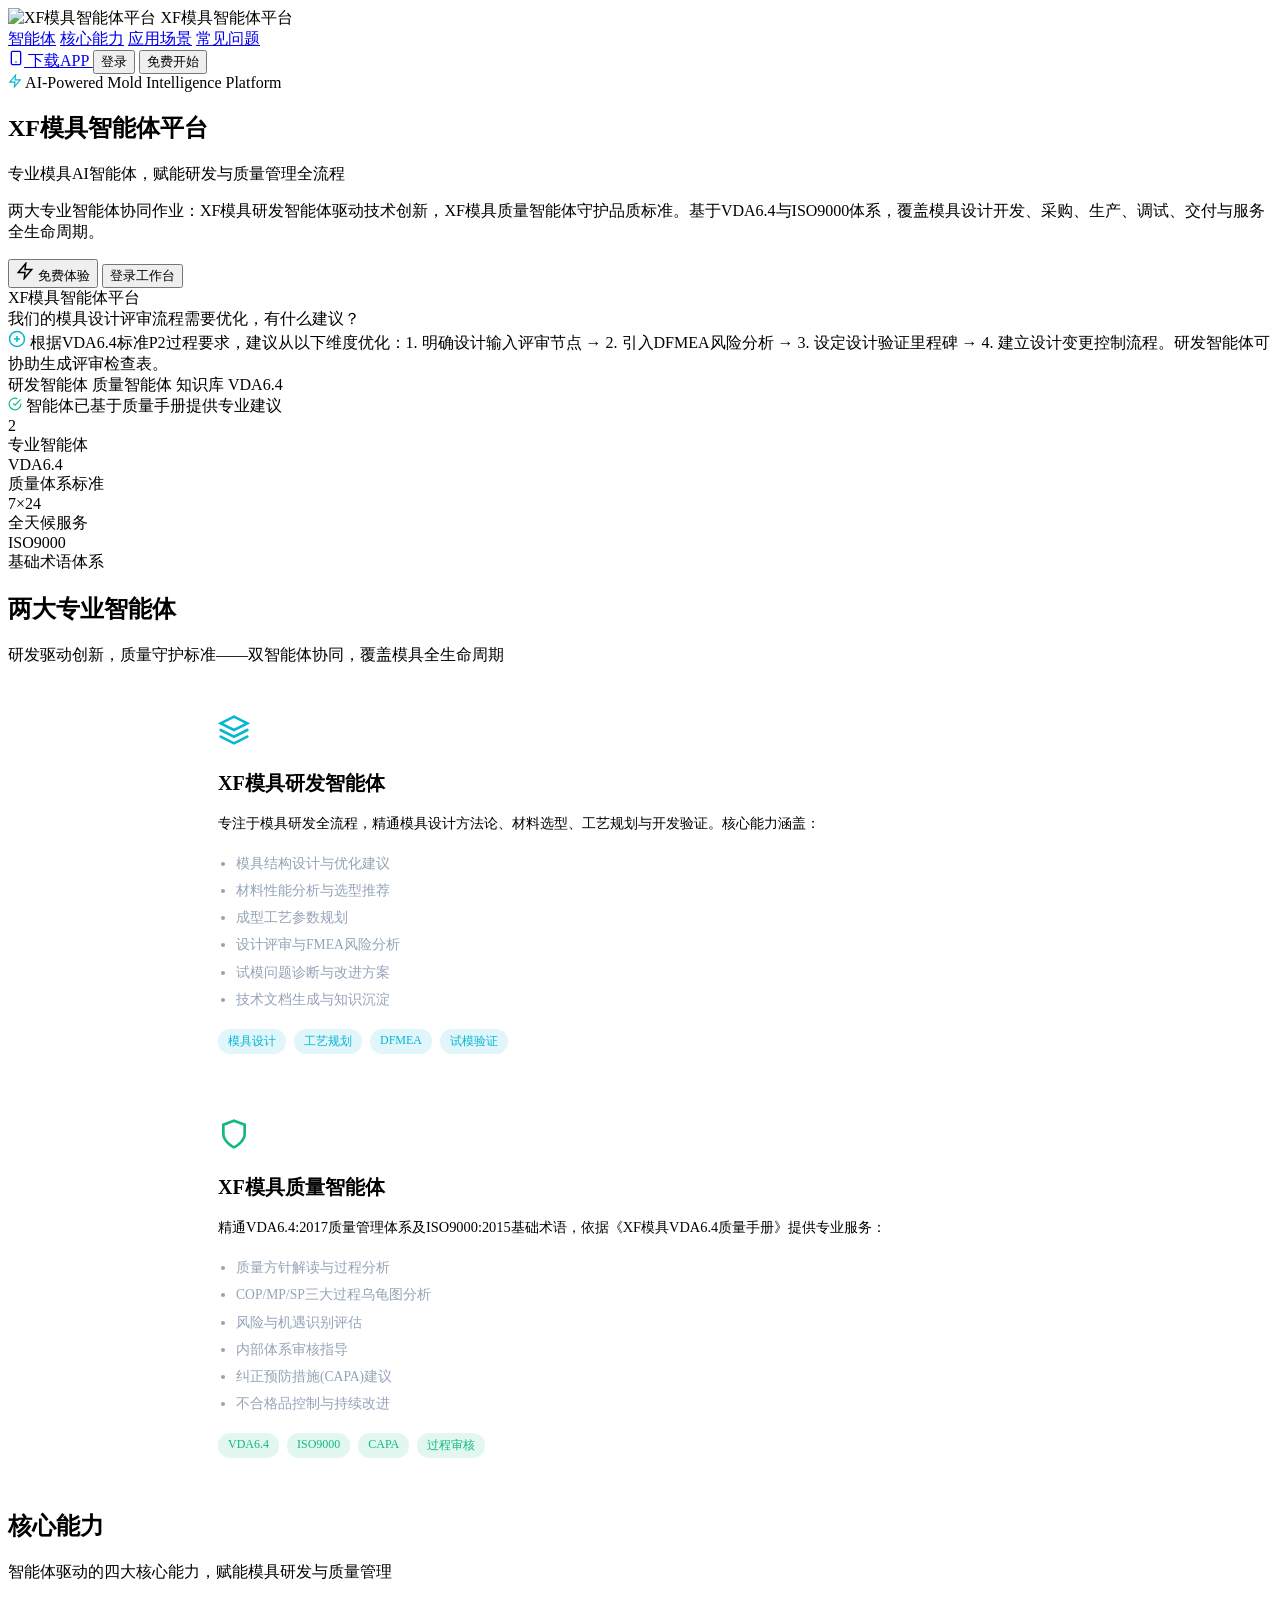
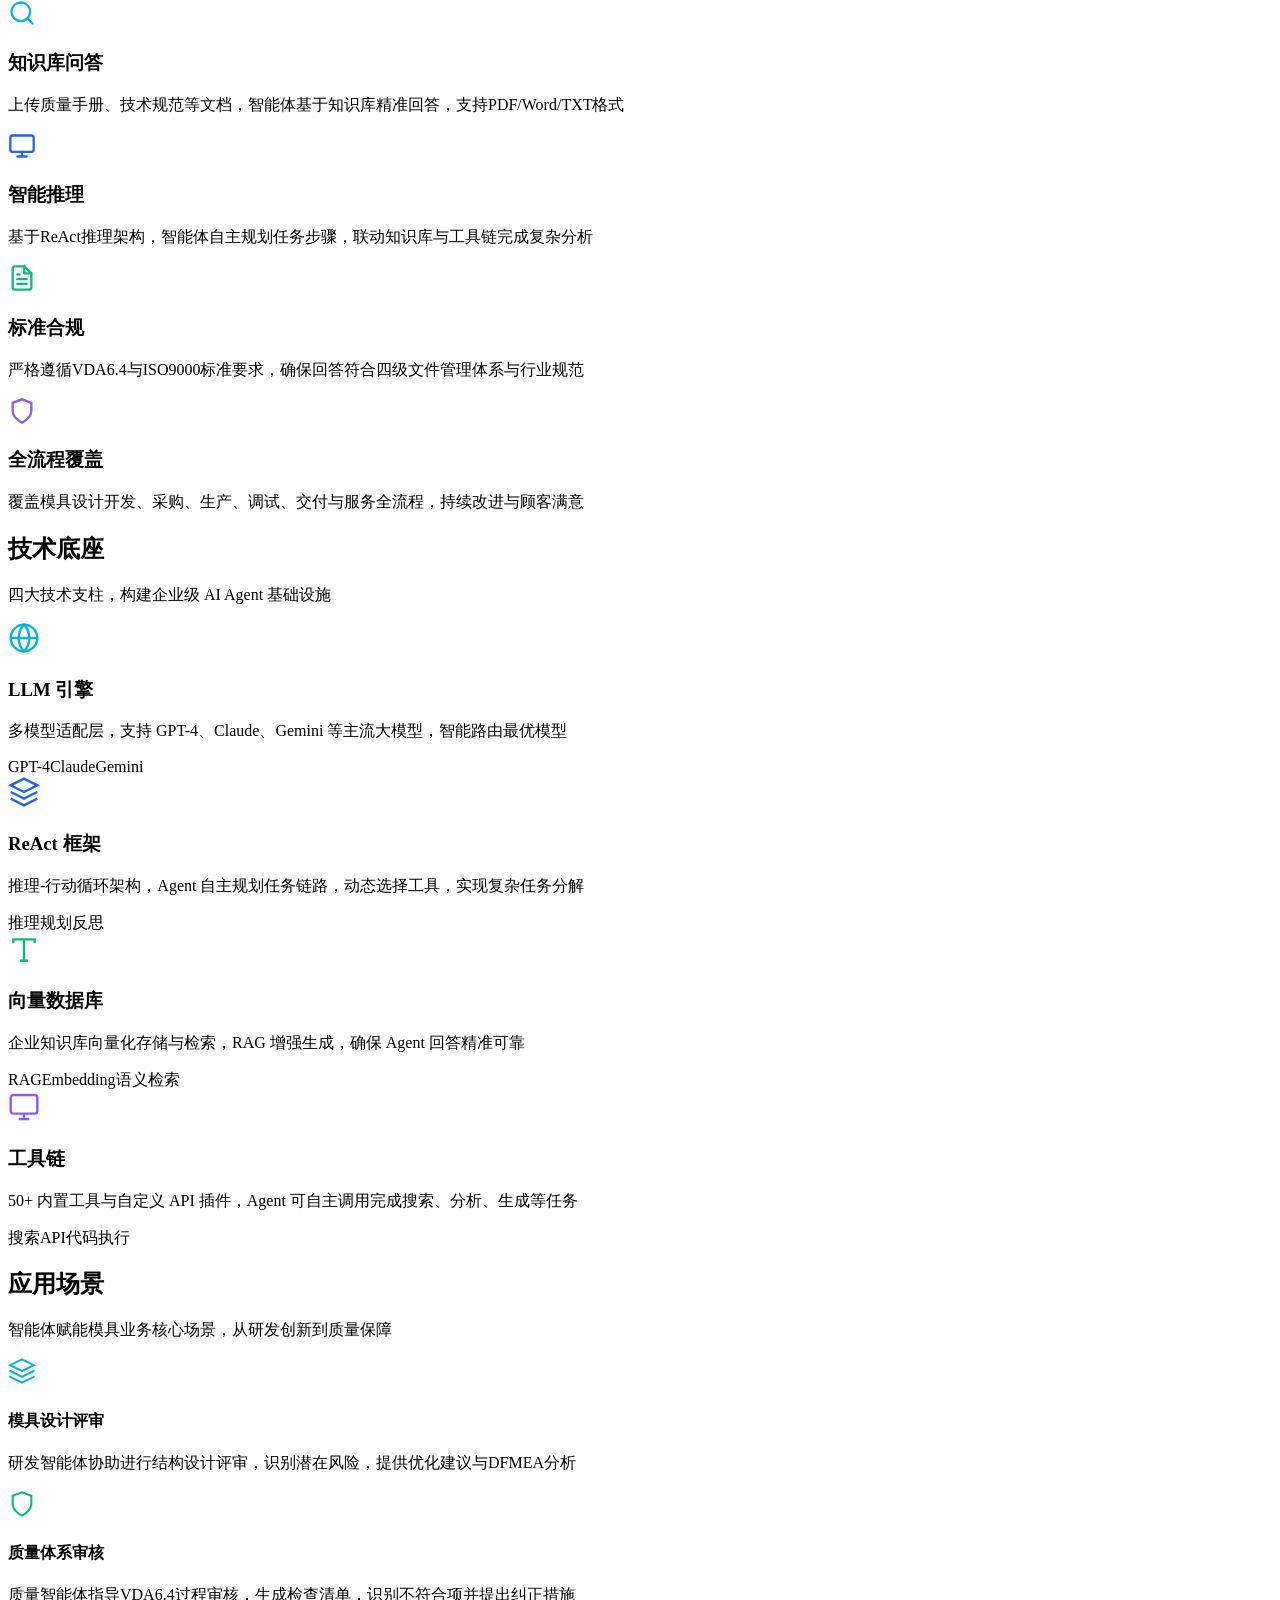
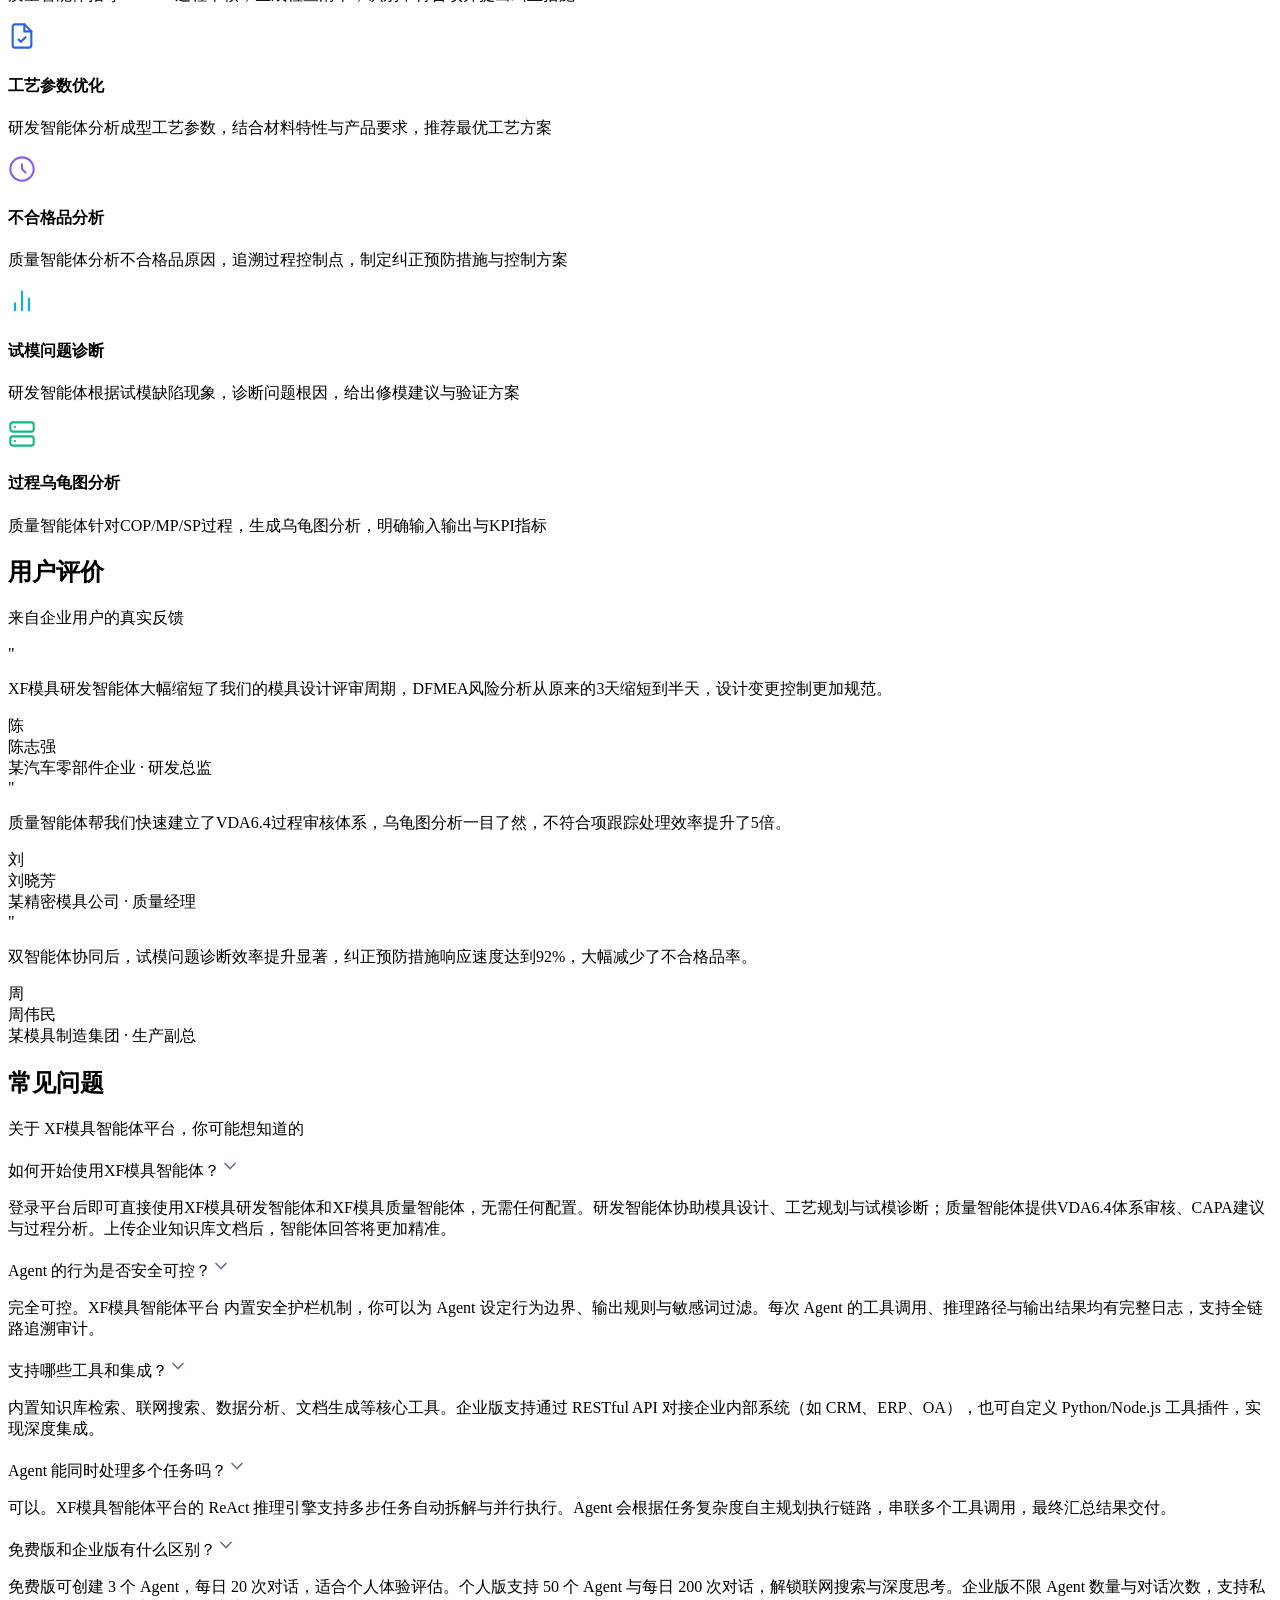
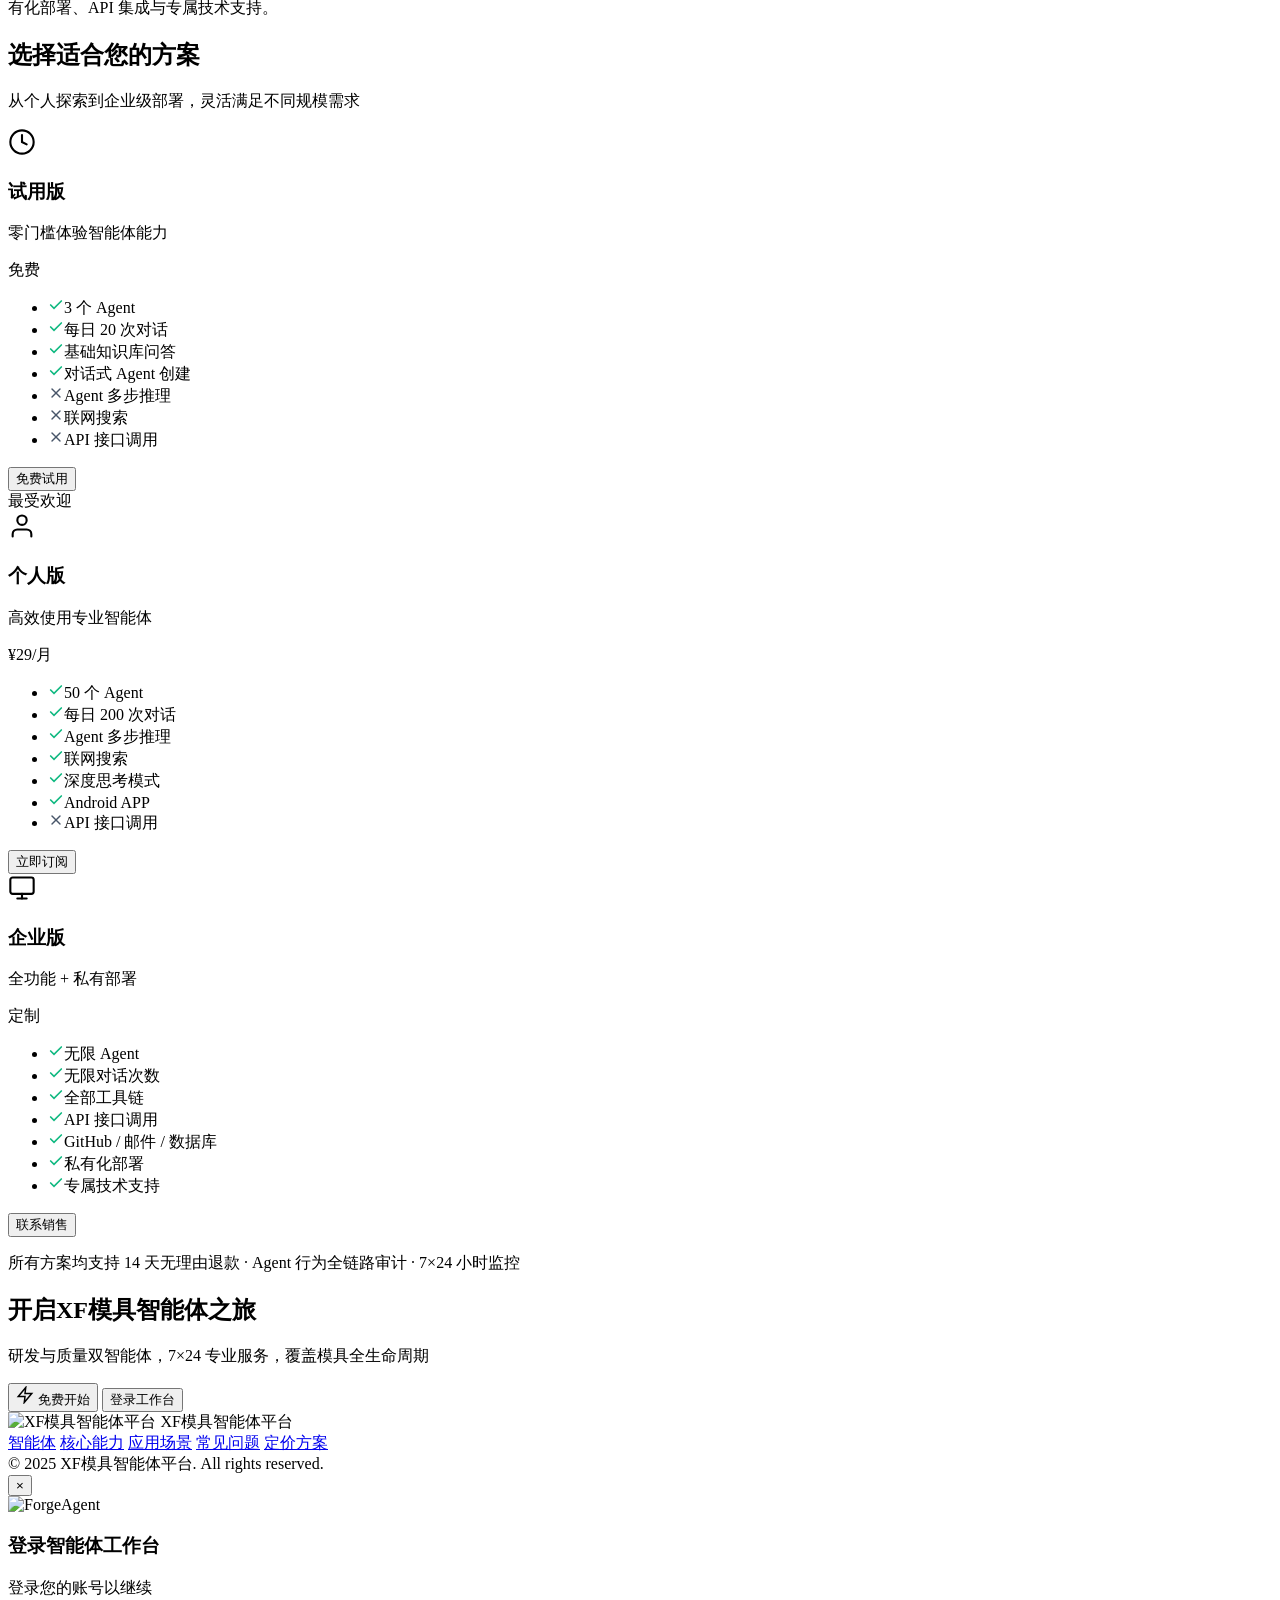
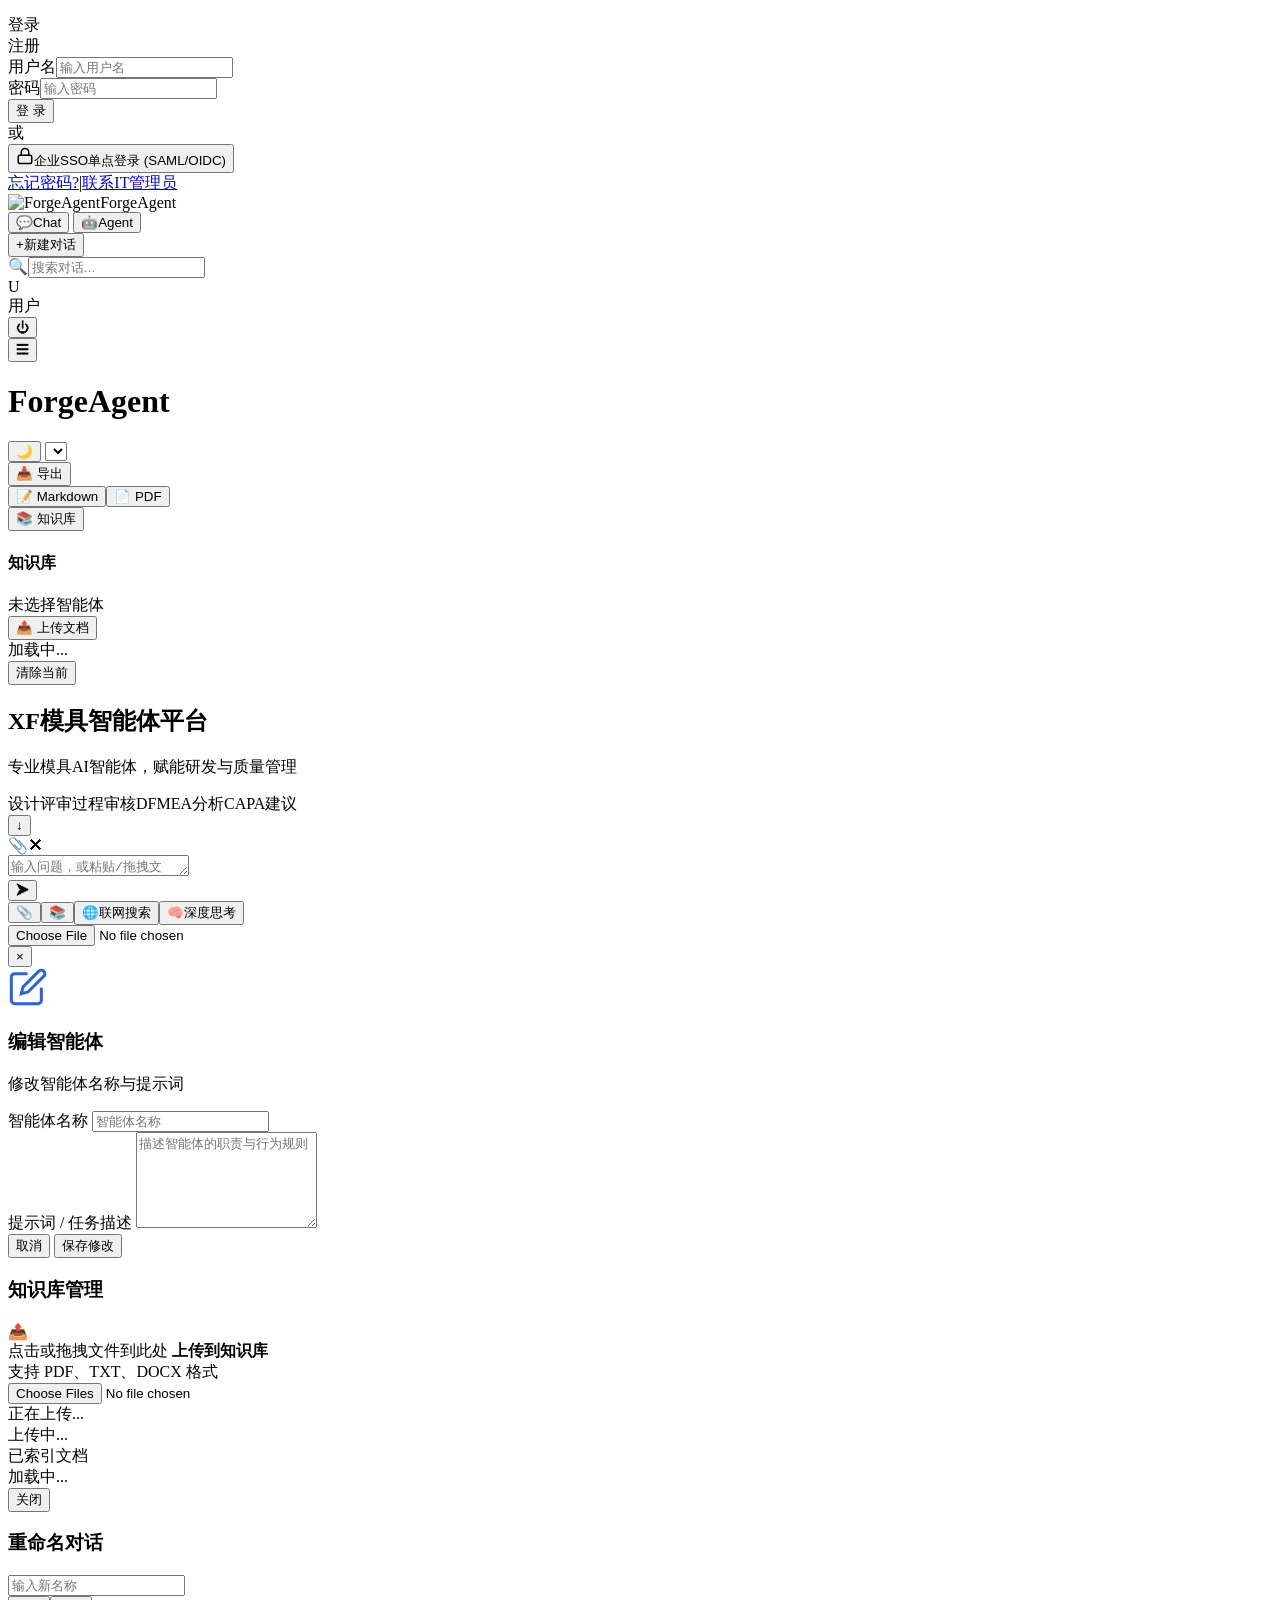
==== commit 9108c094: "fix: header KB button, sidebar agent layout, toolbar KB toggle style" ====
--- a/forgeagent/app/static/index.html
+++ b/forgeagent/app/static/index.html
@@ -562,22 +562,14 @@
     <aside class="sidebar" id="sidebar" role="navigation" aria-label="对话列表">
         <div class="sidebar-header">
             <div class="sidebar-brand" id="sidebarBrand"><img class="sidebar-brand-icon" src="/static/icons/icon-96.png" alt="ForgeAgent"><span class="sidebar-brand-name">ForgeAgent</span></div>
+            <div class="sidebar-agents-list" id="myAgentsList"></div>
             <div class="mode-switcher-box" id="modeSwitcherBox" role="radiogroup" aria-label="模式切换">
                 <button class="mode-btn" id="modeChat" onclick="switchMode('chat')" role="radio" aria-checked="false" aria-label="Chat模式"><span class="mode-icon">💬</span><span class="mode-label">Chat</span></button>
                 <button class="mode-btn active" id="modeAgent" onclick="switchMode('agent')" role="radio" aria-checked="true" aria-label="Agent模式"><span class="mode-icon">🤖</span><span class="mode-label">Agent</span></button>
             </div>
-
             <button class="new-chat-btn" onclick="createNewChat()" aria-label="新建对话"><span class="plus-icon">+</span><span>新建对话</span></button>
             <div class="chat-search" id="chatSearch"><span class="search-icon">🔍</span><input type="text" id="chatSearchInput" placeholder="搜索对话..." oninput="filterChats(this.value)" aria-label="搜索对话"></div>
         </div>
-        <div class="my-agents-section" id="myAgentsSection">
-                <div class="my-agents-header" onclick="toggleMyAgents()">
-                    <span class="my-agents-toggle" id="myAgentsToggle">&#9654;</span>
-                    <span class="my-agents-title">我的智能体</span>
-                    <span class="my-agents-count" id="myAgentsCount">0</span>
-                </div>
-                <div class="my-agents-list" id="myAgentsList"></div>
-            </div>
             <div class="chat-list" id="chatList" role="list" aria-label="会话列表"></div>
         <div class="sidebar-footer"><div class="user-avatar" id="sidebarAvatar" aria-hidden="true">U</div><div class="user-name" id="sidebarUsername">用户</div><button class="logout-btn" onclick="doLogout()" title="退出登录" aria-label="退出登录">⏻</button></div>
     </aside>
@@ -589,7 +581,7 @@
                 <button class="header-btn" onclick="toggleTheme()" title="切换暗色/亮色模式" id="themeBtn" aria-label="切换主题">🌙</button>
                 <select class="model-select" id="modelSelect" onchange="switchModel()" title="切换模型" aria-label="选择模型"></select>
                 <div class="export-wrapper"><button class="header-btn" onclick="toggleExportDropdown()" title="导出对话" aria-label="导出对话" aria-haspopup="true">📥 导出</button><div class="export-dropdown" id="exportDropdown" role="menu"><button onclick="exportChat('md')" role="menuitem">📝 Markdown</button><button onclick="exportChat('pdf')" role="menuitem">📄 PDF</button></div></div>
-                
+                <div class="export-wrapper"><button class="header-btn kb-btn" onclick="toggleKbPanel()" title="知识库" aria-label="知识库" aria-haspopup="true">📚 知识库</button><div class="kb-panel" id="kbPanel"><div class="kb-panel-header"><h4>知识库</h4><span class="kb-agent-name" id="kbAgentName">未选择智能体</span></div><div class="kb-panel-upload"><button class="kb-upload-btn" onclick="document.getElementById('headerKbFileInput').click()">📤 上传文档</button><input type="file" id="headerKbFileInput" accept=".pdf,.txt,.docx" onchange="uploadKbDoc(this)" style="display:none"></div><div class="kb-panel-list" id="kbDocList"><div class="kb-empty">加载中...</div></div></div></div>
                 <button class="header-btn danger" onclick="clearCurrentChat()" aria-label="清除当前对话">清除当前</button>
             </div>
         </header>
@@ -611,6 +603,34 @@
 </div>
 
 
+
+<!-- Agent Edit Modal -->
+<div class="modal-overlay" id="agentEditModal" role="dialog" aria-label="编辑智能体" aria-modal="true">
+    <div class="agent-create-modal">
+        <button class="modal-close-btn" onclick="closeAgentEditModal()" aria-label="关闭">&times;</button>
+        <div class="agent-create-inner">
+            <div class="agent-create-header">
+                <svg width="40" height="40" viewBox="0 0 24 24" fill="none" stroke="#2563EB" stroke-width="1.8" stroke-linecap="round"><path d="M11 4H4a2 2 0 00-2 2v14a2 2 0 002 2h14a2 2 0 002-2v-7"/><path d="M18.5 2.5a2.121 2.121 0 013 3L12 15l-4 1 1-4 9.5-9.5z"/></svg>
+                <h3>编辑智能体</h3>
+                <p>修改智能体名称与提示词</p>
+            </div>
+            <div class="agent-create-body">
+                <div class="form-group">
+                    <label for="editAgentName">智能体名称</label>
+                    <input type="text" id="editAgentName" placeholder="智能体名称" maxlength="30">
+                </div>
+                <div class="form-group">
+                    <label for="editAgentTask">提示词 / 任务描述</label>
+                    <textarea id="editAgentTask" rows="6" placeholder="描述智能体的职责与行为规则"></textarea>
+                </div>
+            </div>
+            <div class="agent-create-footer">
+                <button class="btn btn-cancel" onclick="closeAgentEditModal()">取消</button>
+                <button class="btn btn-forge" onclick="saveAgentEdit()">保存修改</button>
+            </div>
+        </div>
+    </div>
+</div>
 
 <!-- Knowledge Base Modal -->
 <div class="modal-overlay" id="docsModal" role="dialog" aria-label="知识库管理" aria-modal="true">
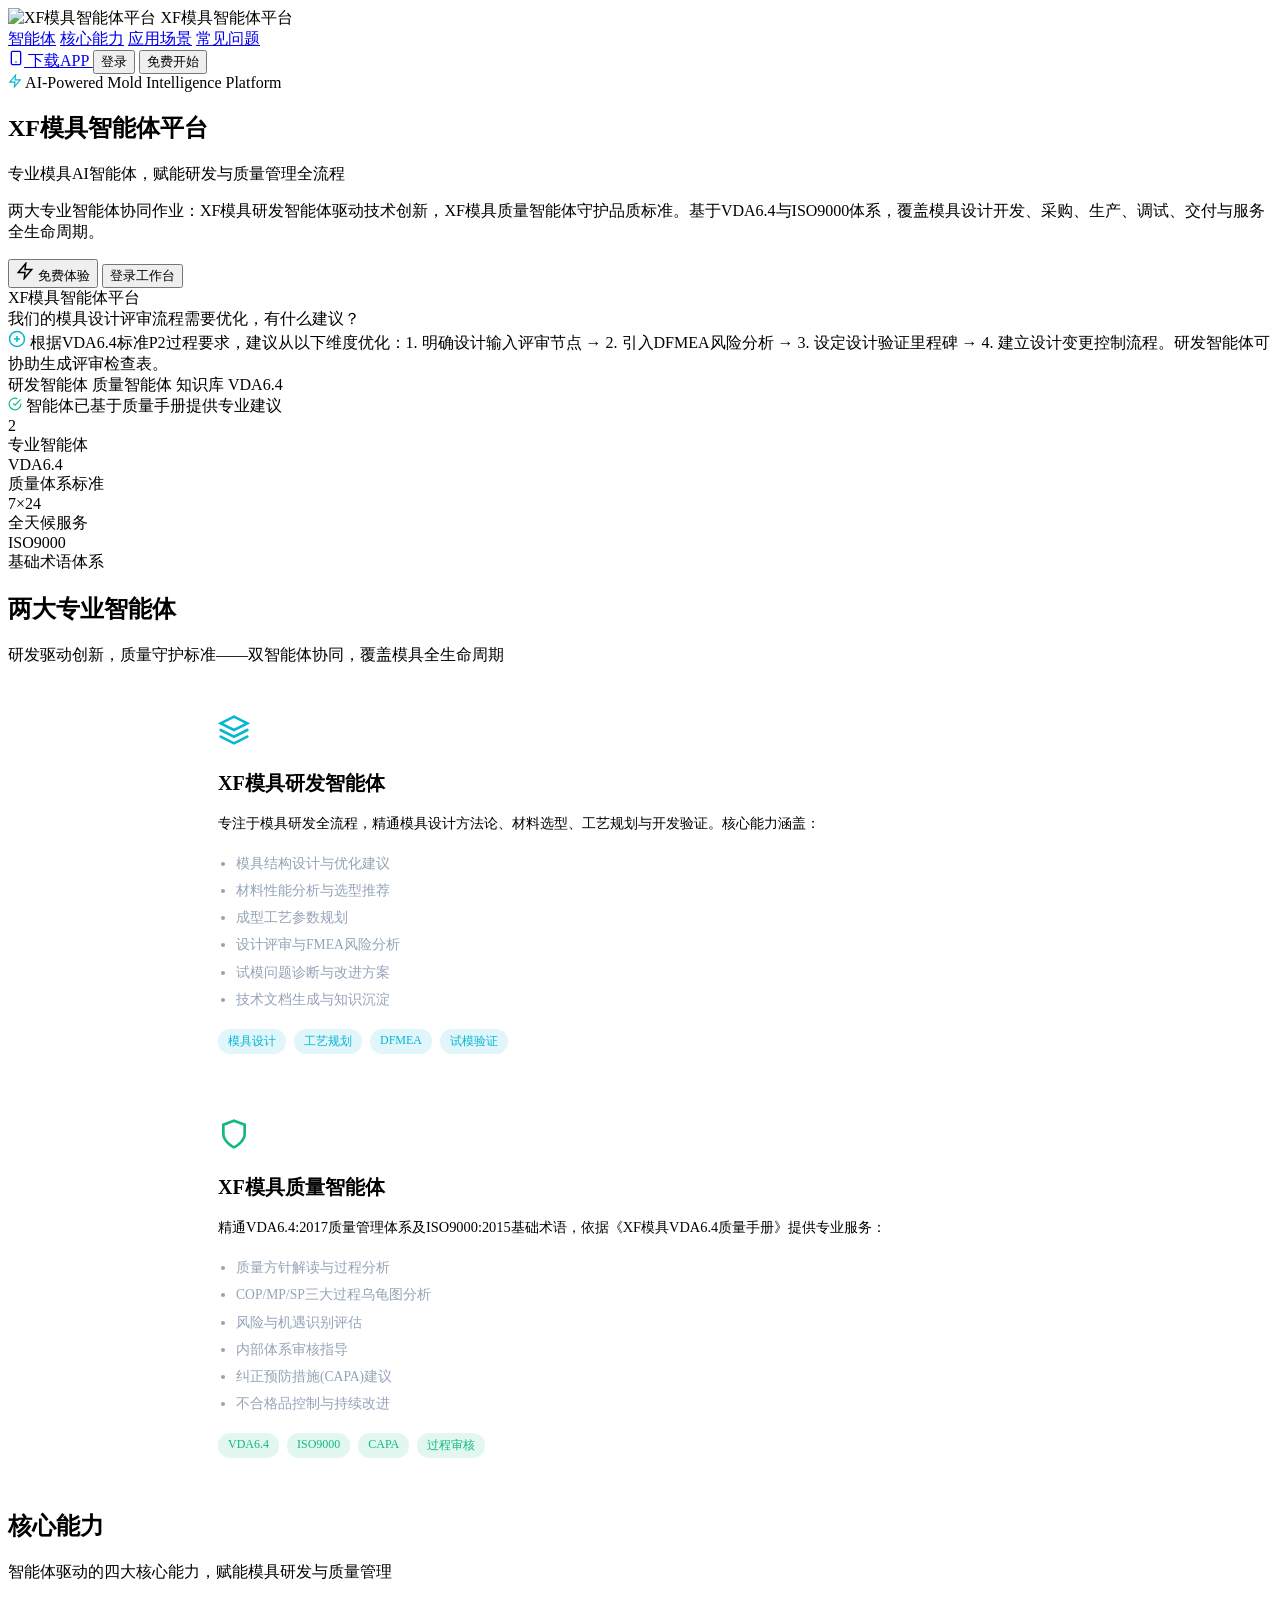
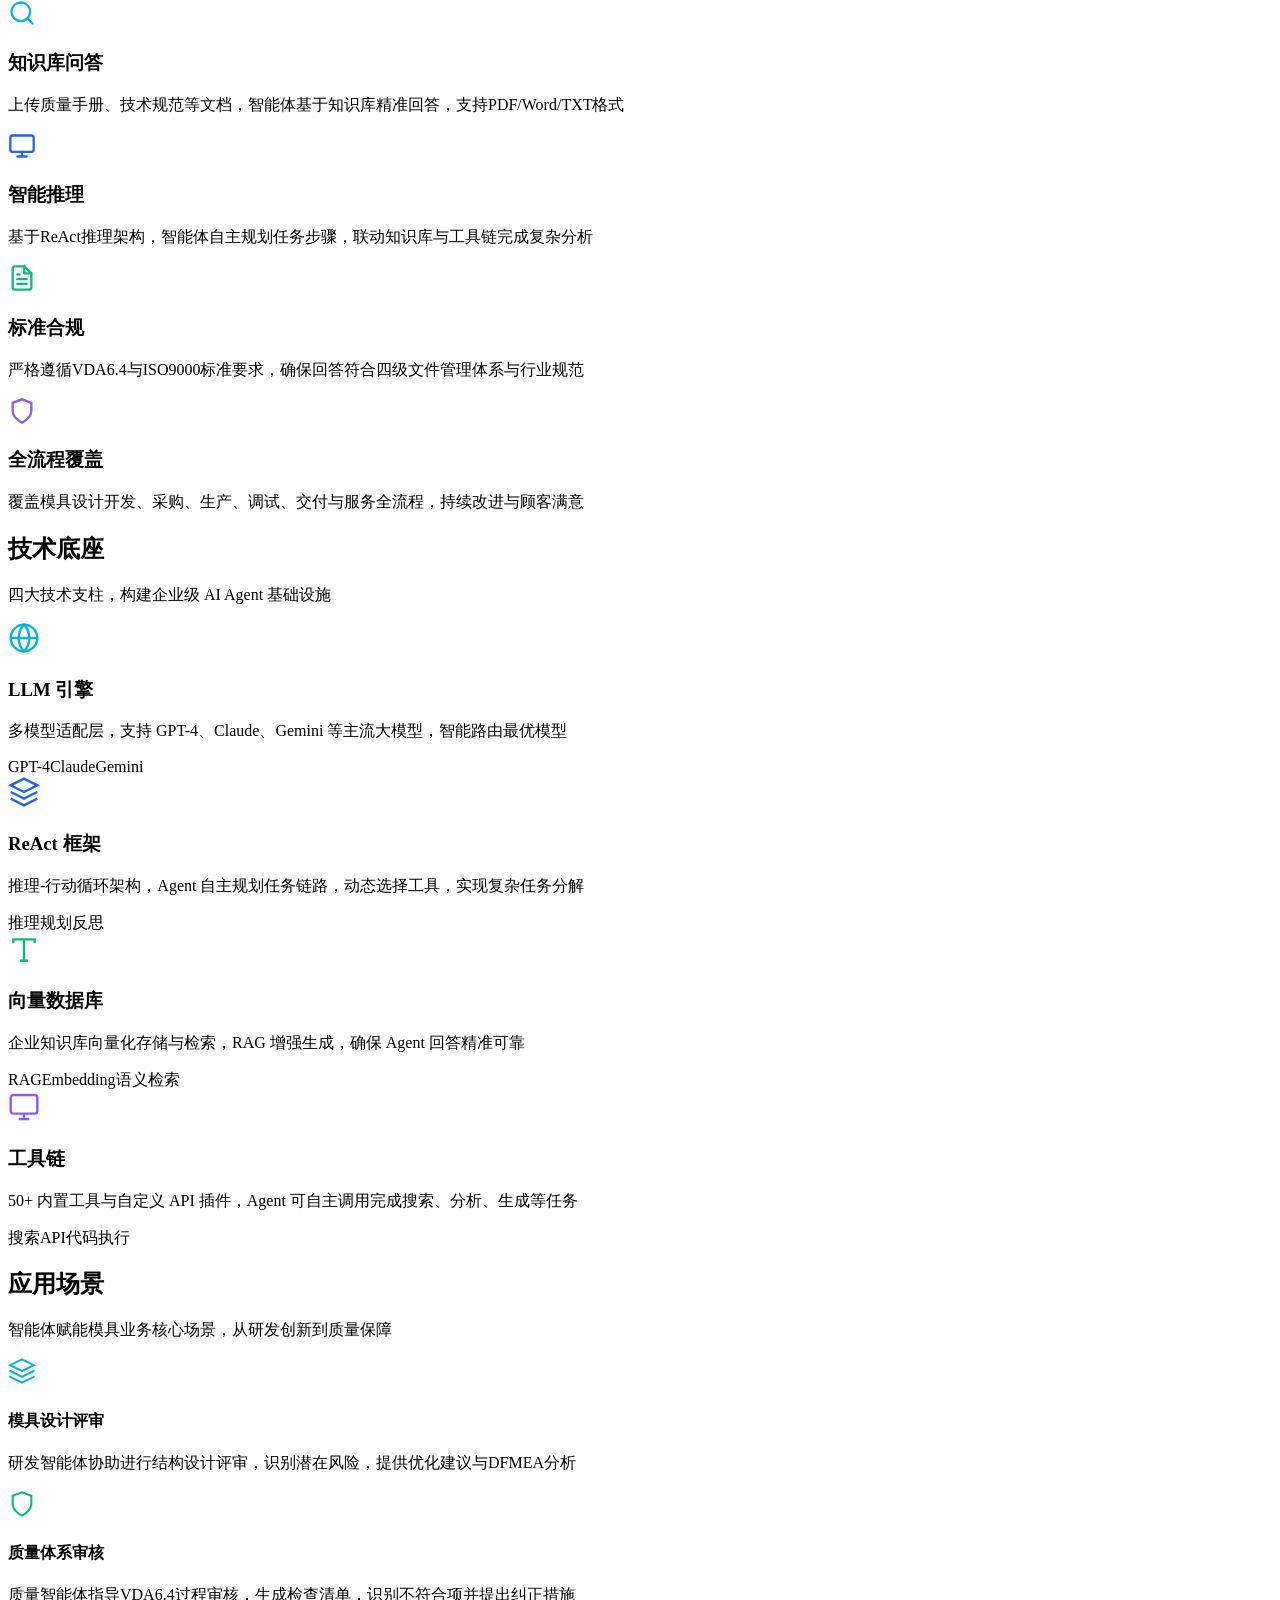
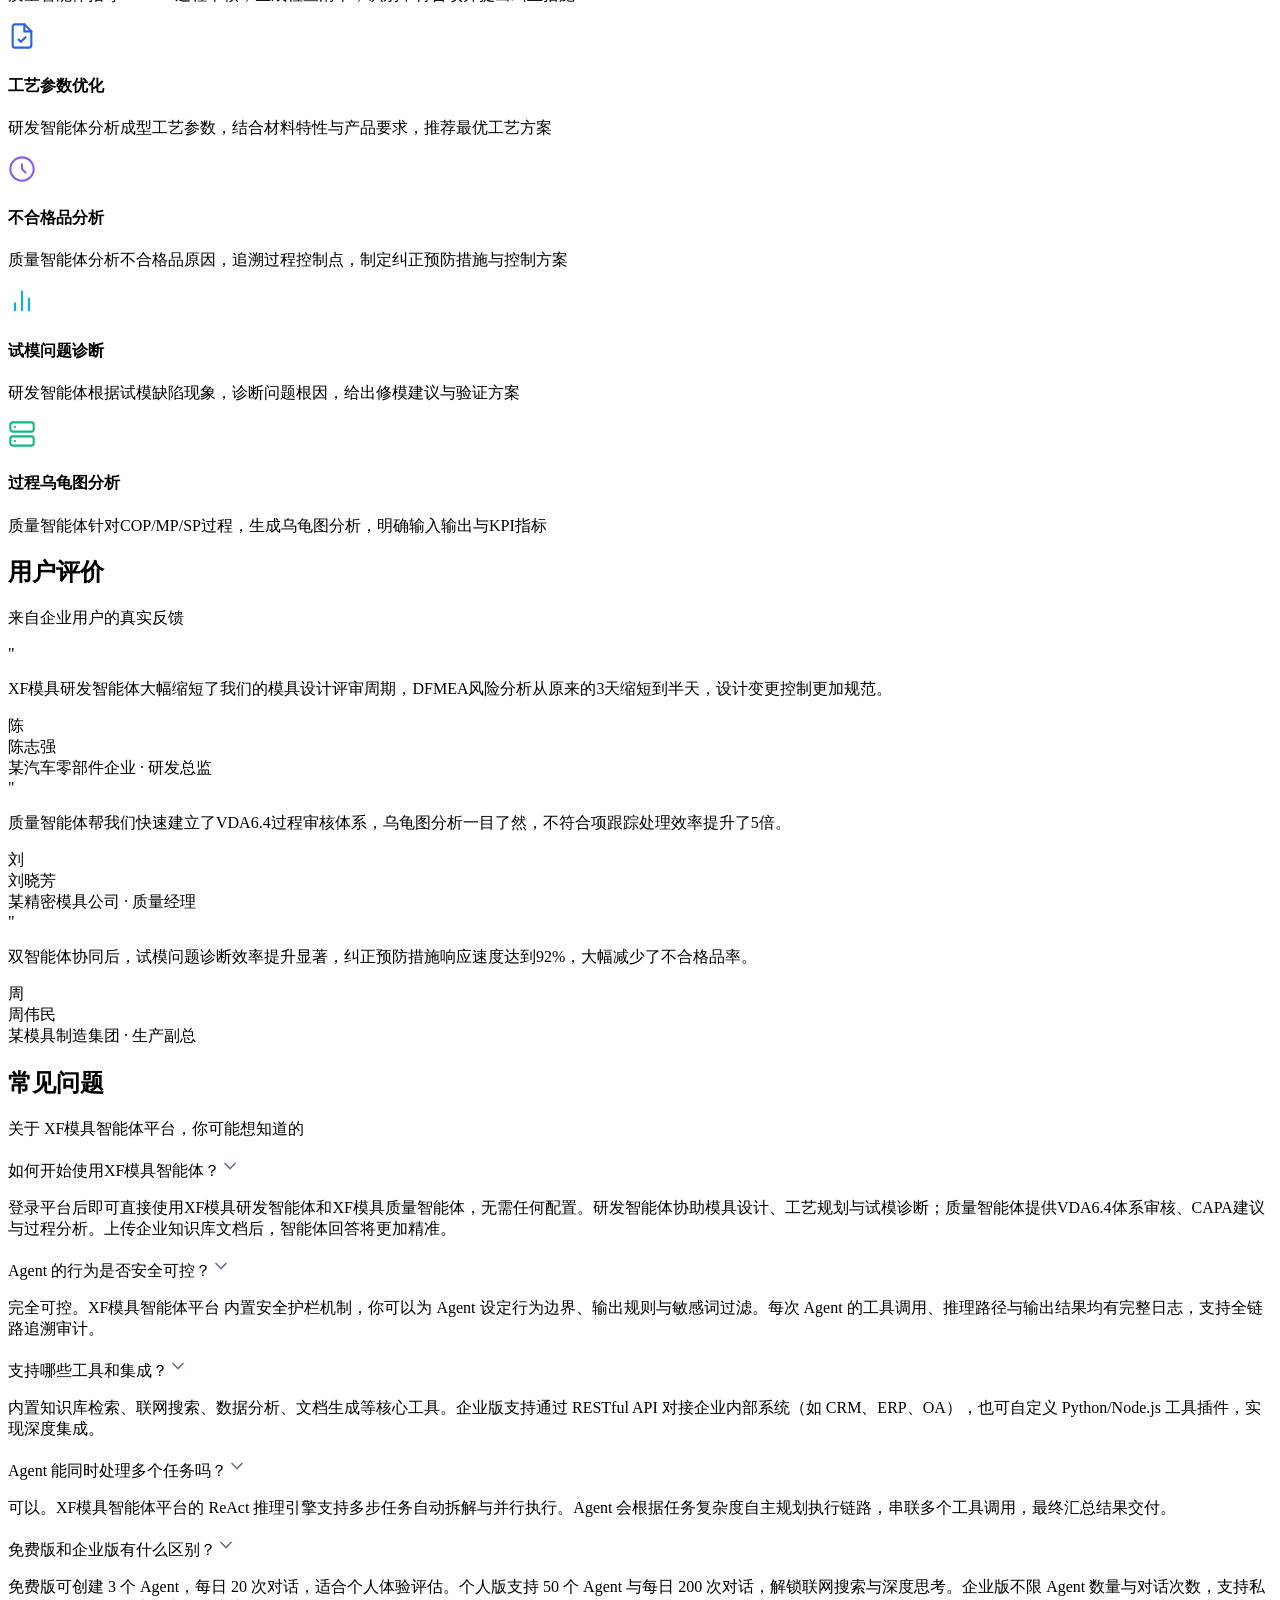
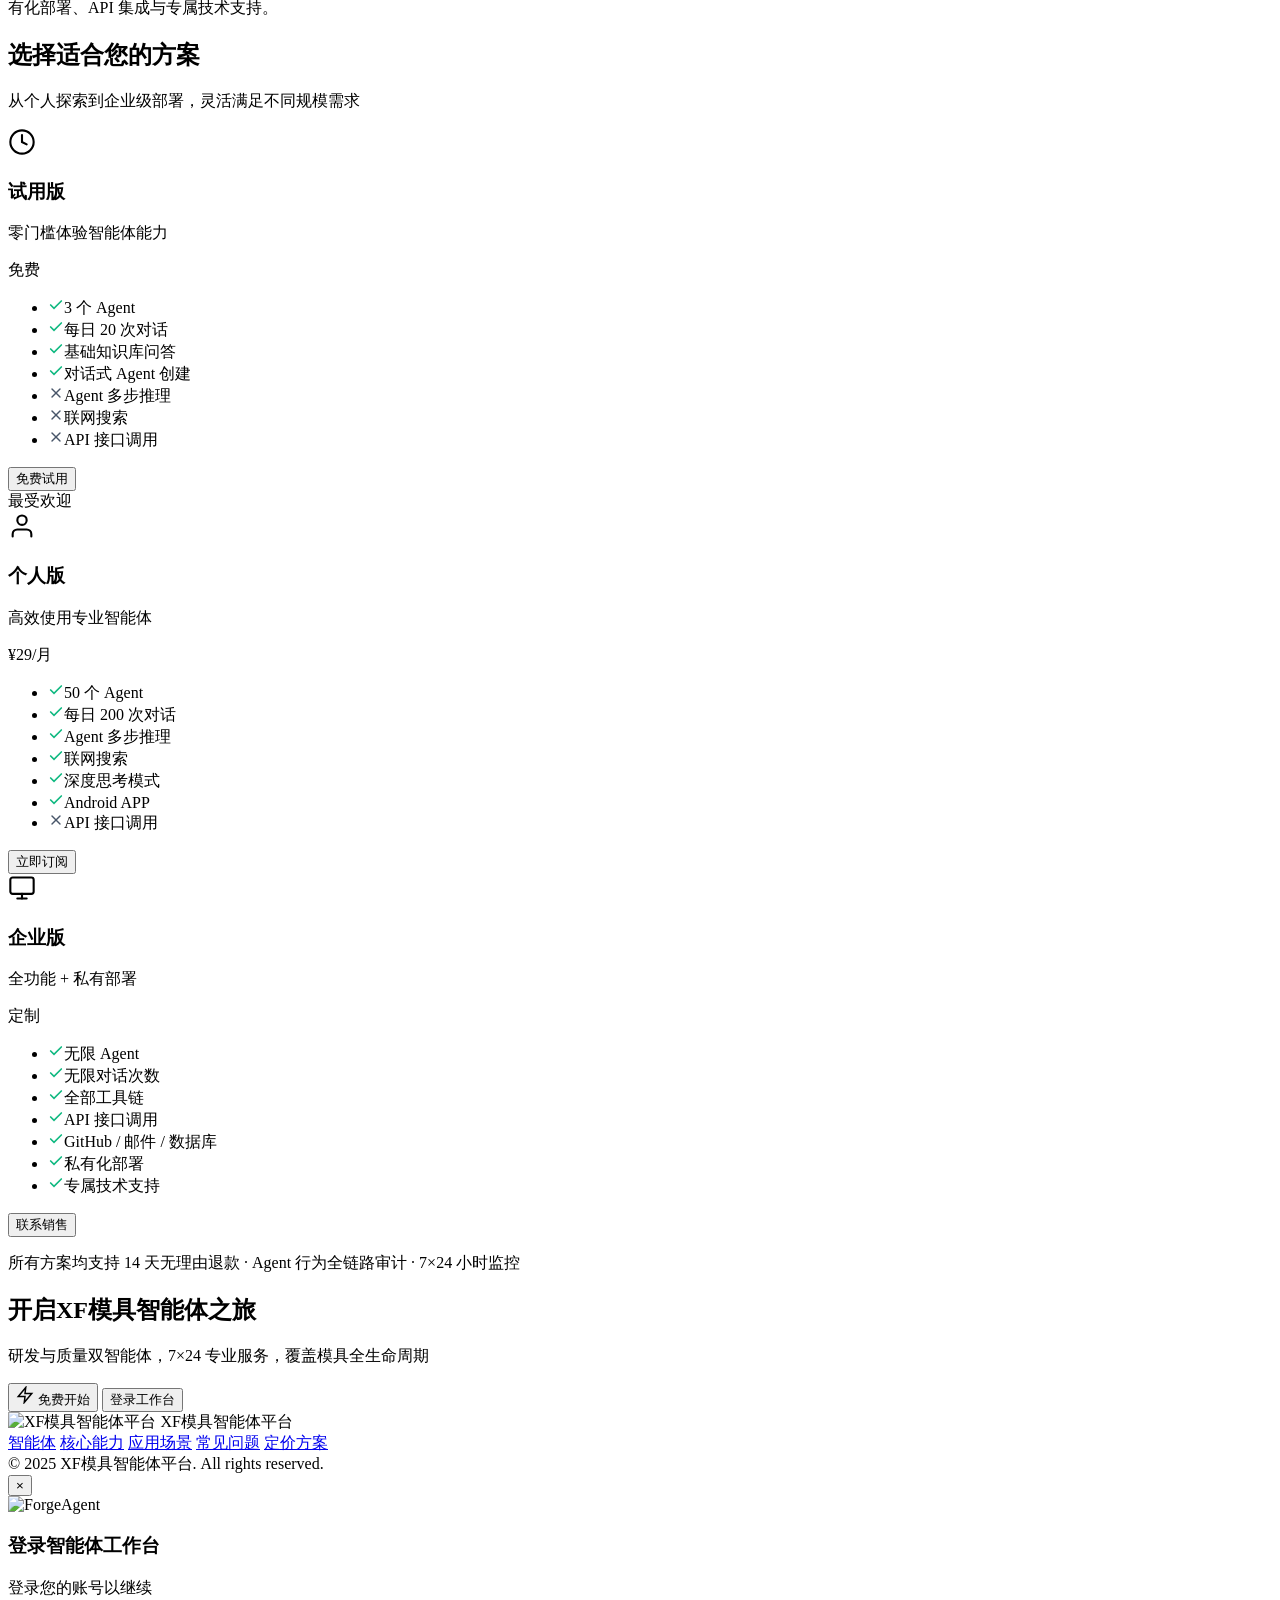
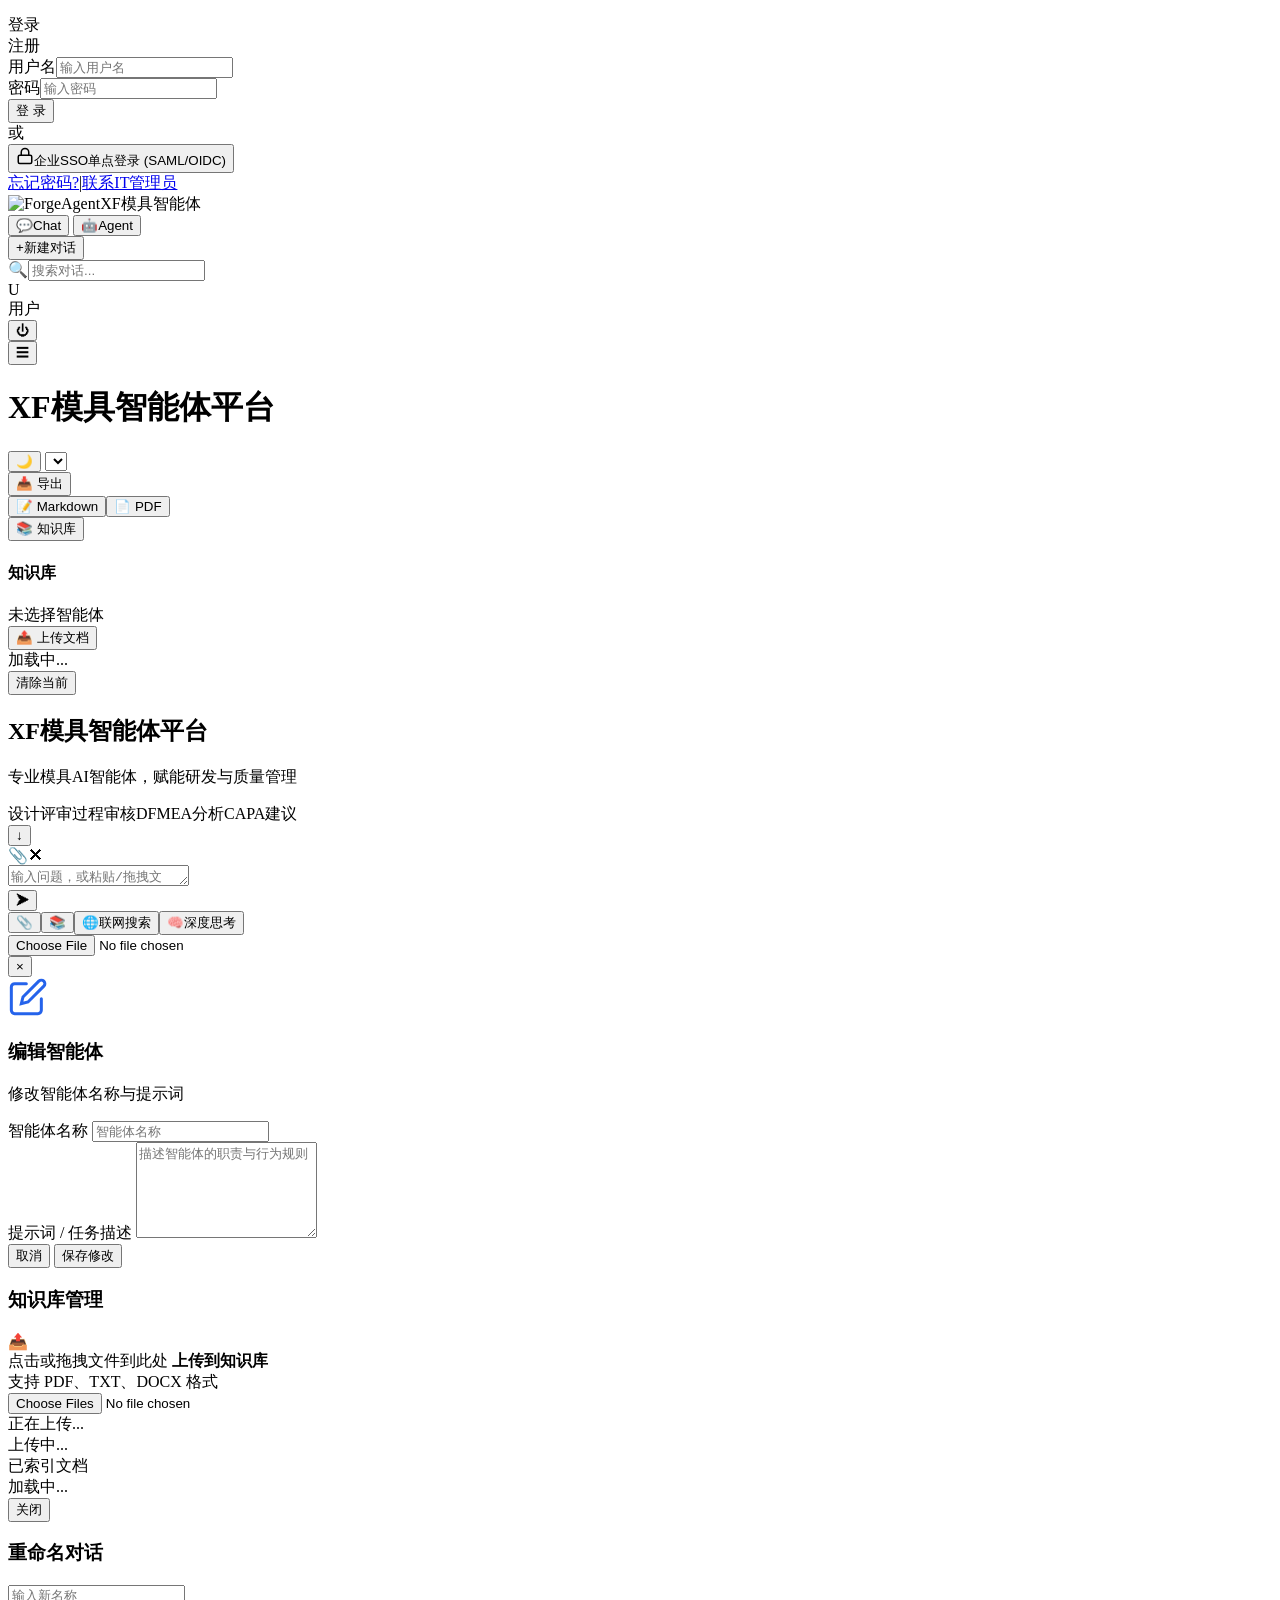
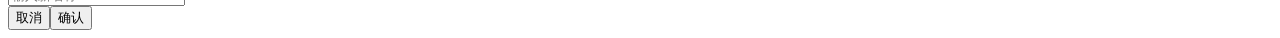
==== commit 1caeba7b: "fix: brand name + agent prompt cross-browser sync + agents/sync API" ====
--- a/forgeagent/app/static/index.html
+++ b/forgeagent/app/static/index.html
@@ -561,7 +561,7 @@
 <div class="chat-page" id="chatPage" role="main">
     <aside class="sidebar" id="sidebar" role="navigation" aria-label="对话列表">
         <div class="sidebar-header">
-            <div class="sidebar-brand" id="sidebarBrand"><img class="sidebar-brand-icon" src="/static/icons/icon-96.png" alt="ForgeAgent"><span class="sidebar-brand-name">ForgeAgent</span></div>
+            <div class="sidebar-brand" id="sidebarBrand"><img class="sidebar-brand-icon" src="/static/icons/icon-96.png" alt="ForgeAgent"><span class="sidebar-brand-name">XF模具智能体</span></div>
             <div class="sidebar-agents-list" id="myAgentsList"></div>
             <div class="mode-switcher-box" id="modeSwitcherBox" role="radiogroup" aria-label="模式切换">
                 <button class="mode-btn" id="modeChat" onclick="switchMode('chat')" role="radio" aria-checked="false" aria-label="Chat模式"><span class="mode-icon">💬</span><span class="mode-label">Chat</span></button>
@@ -576,7 +576,7 @@
     <div class="chat-main">
         <header class="chat-header">
             <button class="toggle-sidebar-btn" onclick="toggleSidebar()" title="切换侧边栏" aria-label="切换侧边栏">☰</button>
-            <h1 id="chatTitle">ForgeAgent</h1>
+            <h1 id="chatTitle">XF模具智能体平台</h1>
             <div class="header-actions">
                 <button class="header-btn" onclick="toggleTheme()" title="切换暗色/亮色模式" id="themeBtn" aria-label="切换主题">🌙</button>
                 <select class="model-select" id="modelSelect" onchange="switchModel()" title="切换模型" aria-label="选择模型"></select>
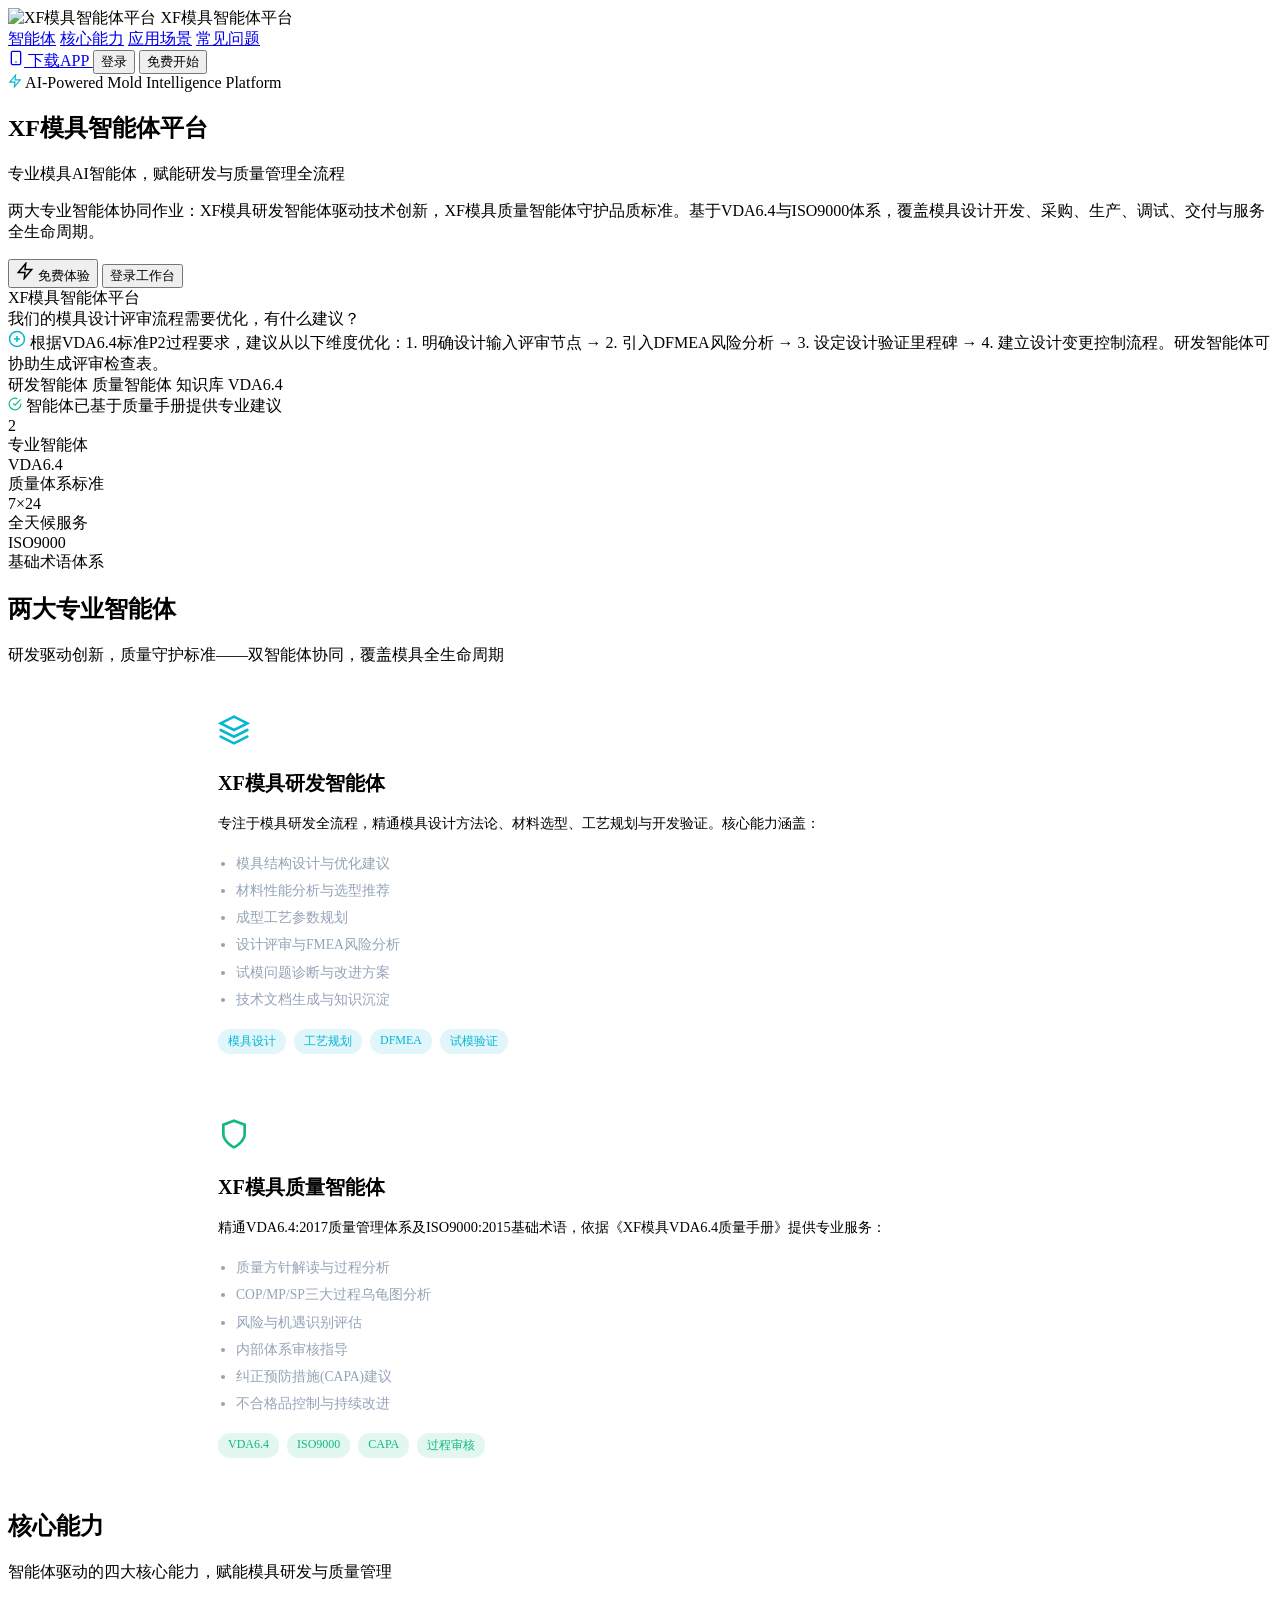
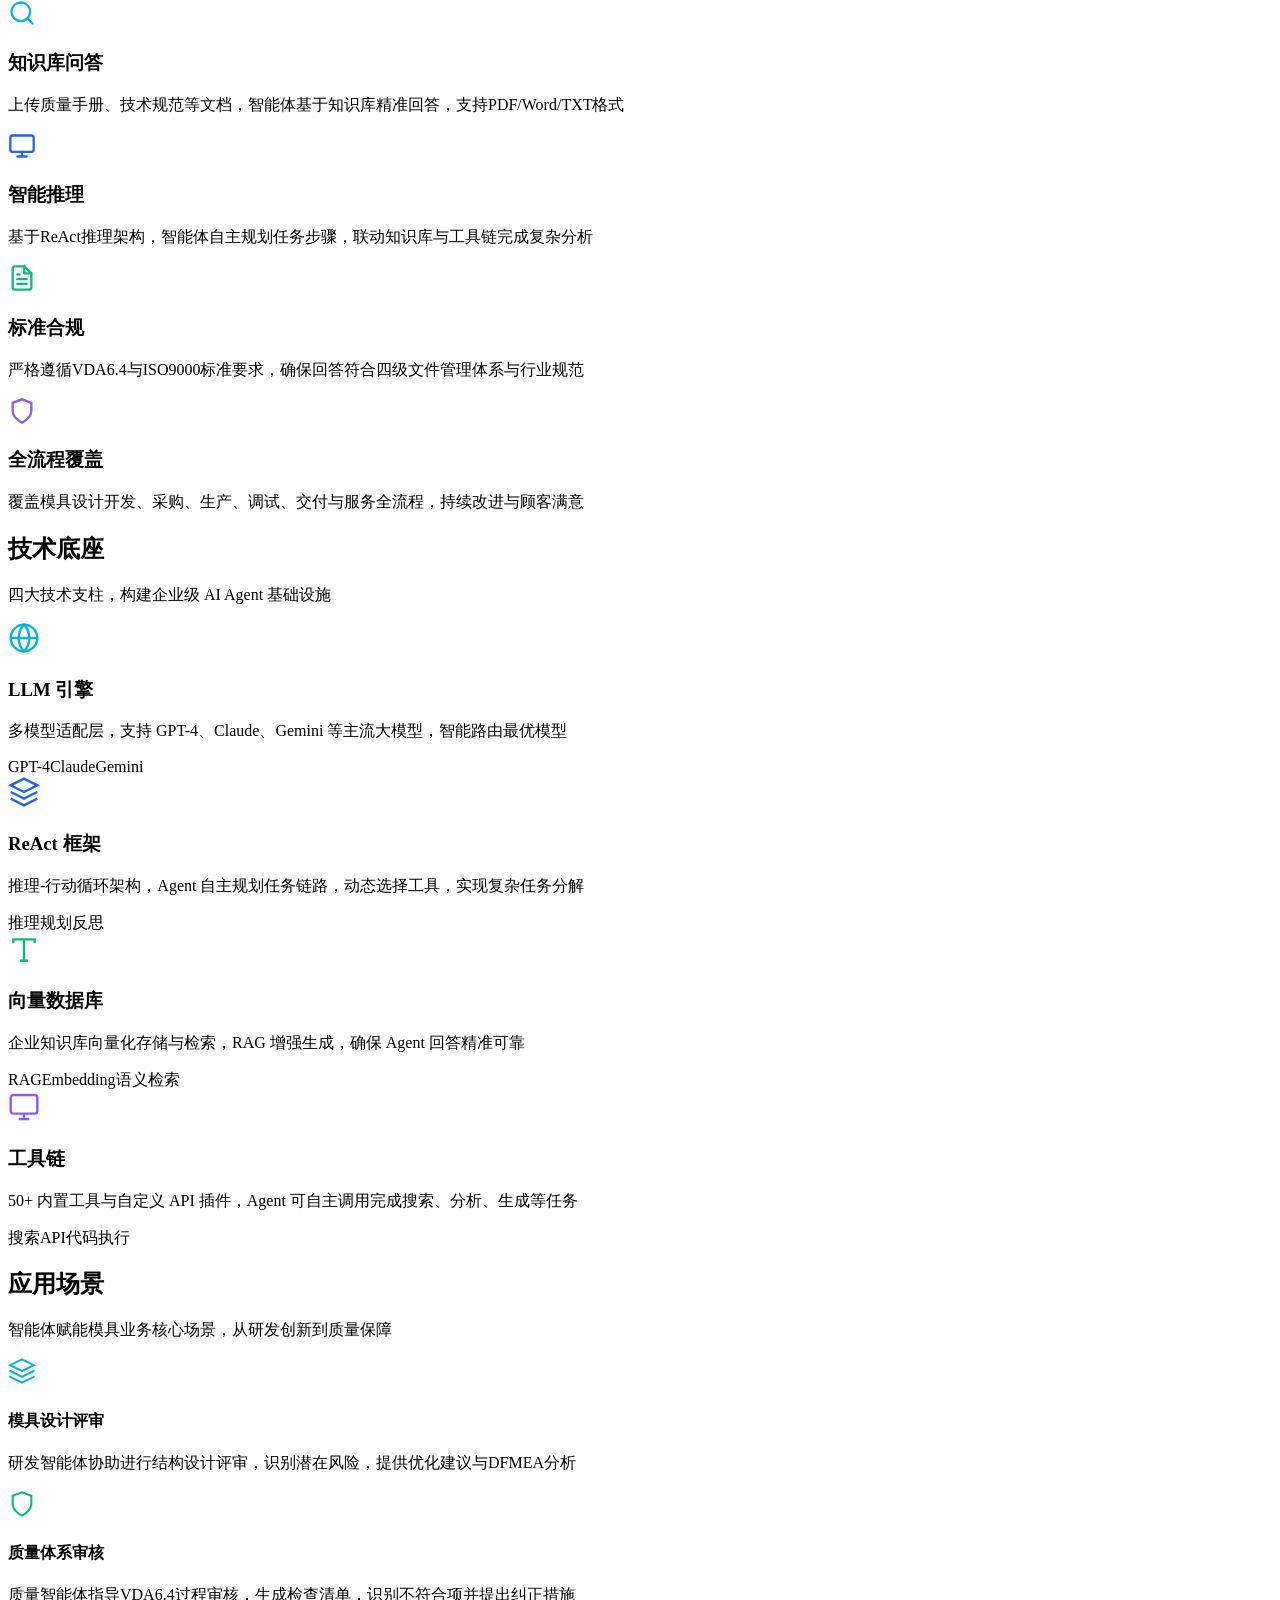
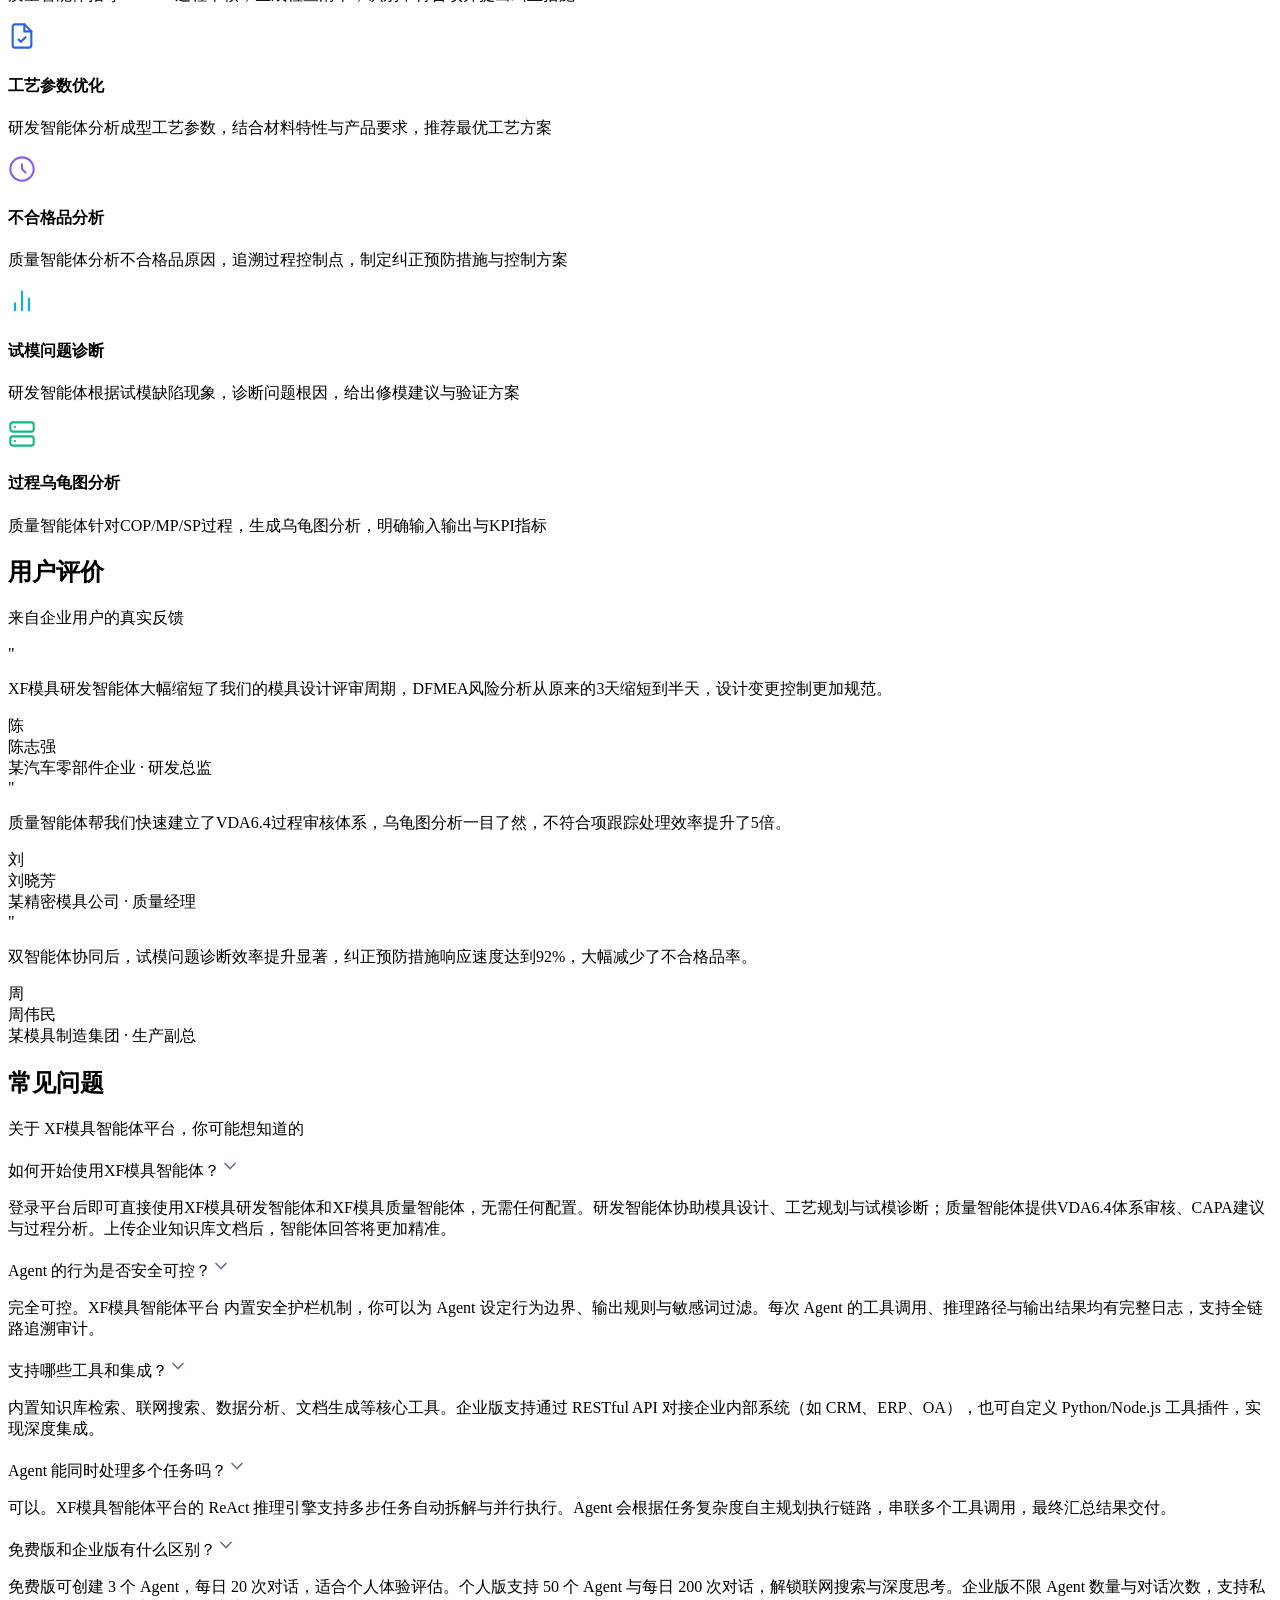
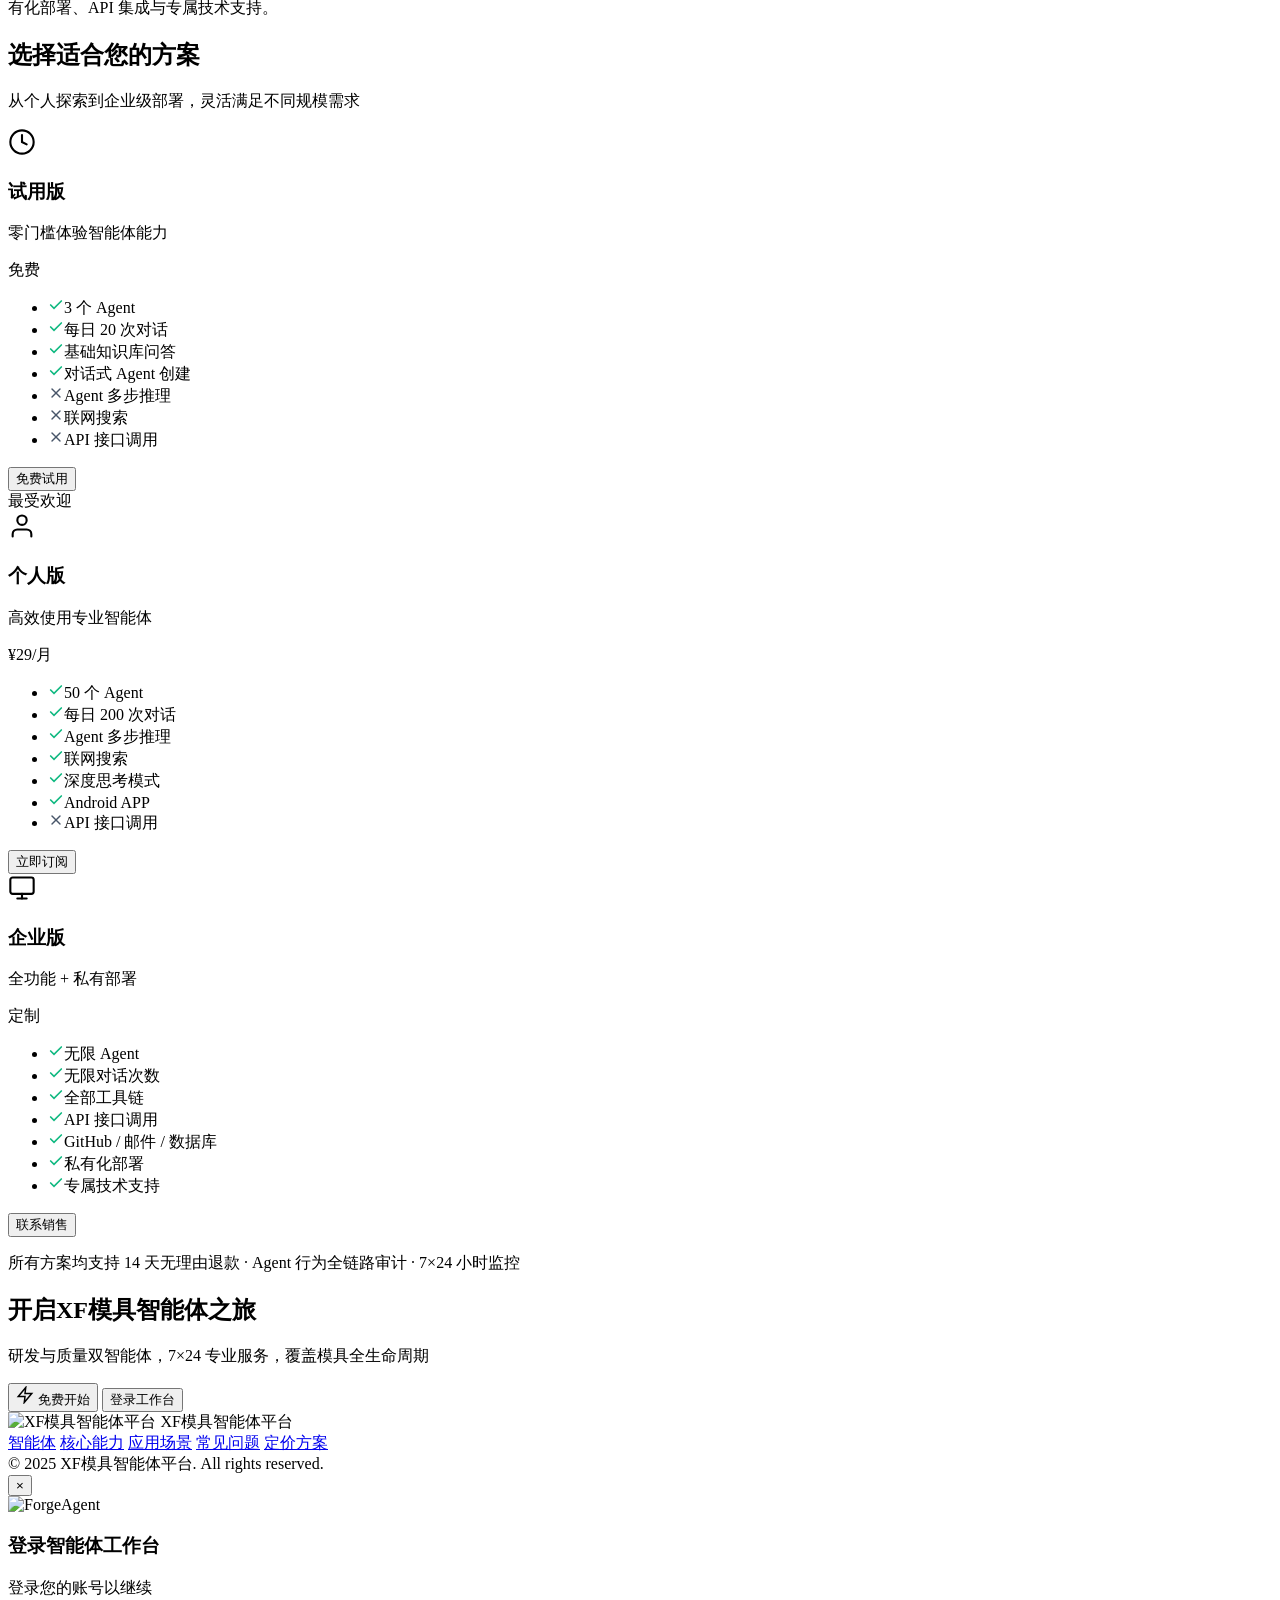
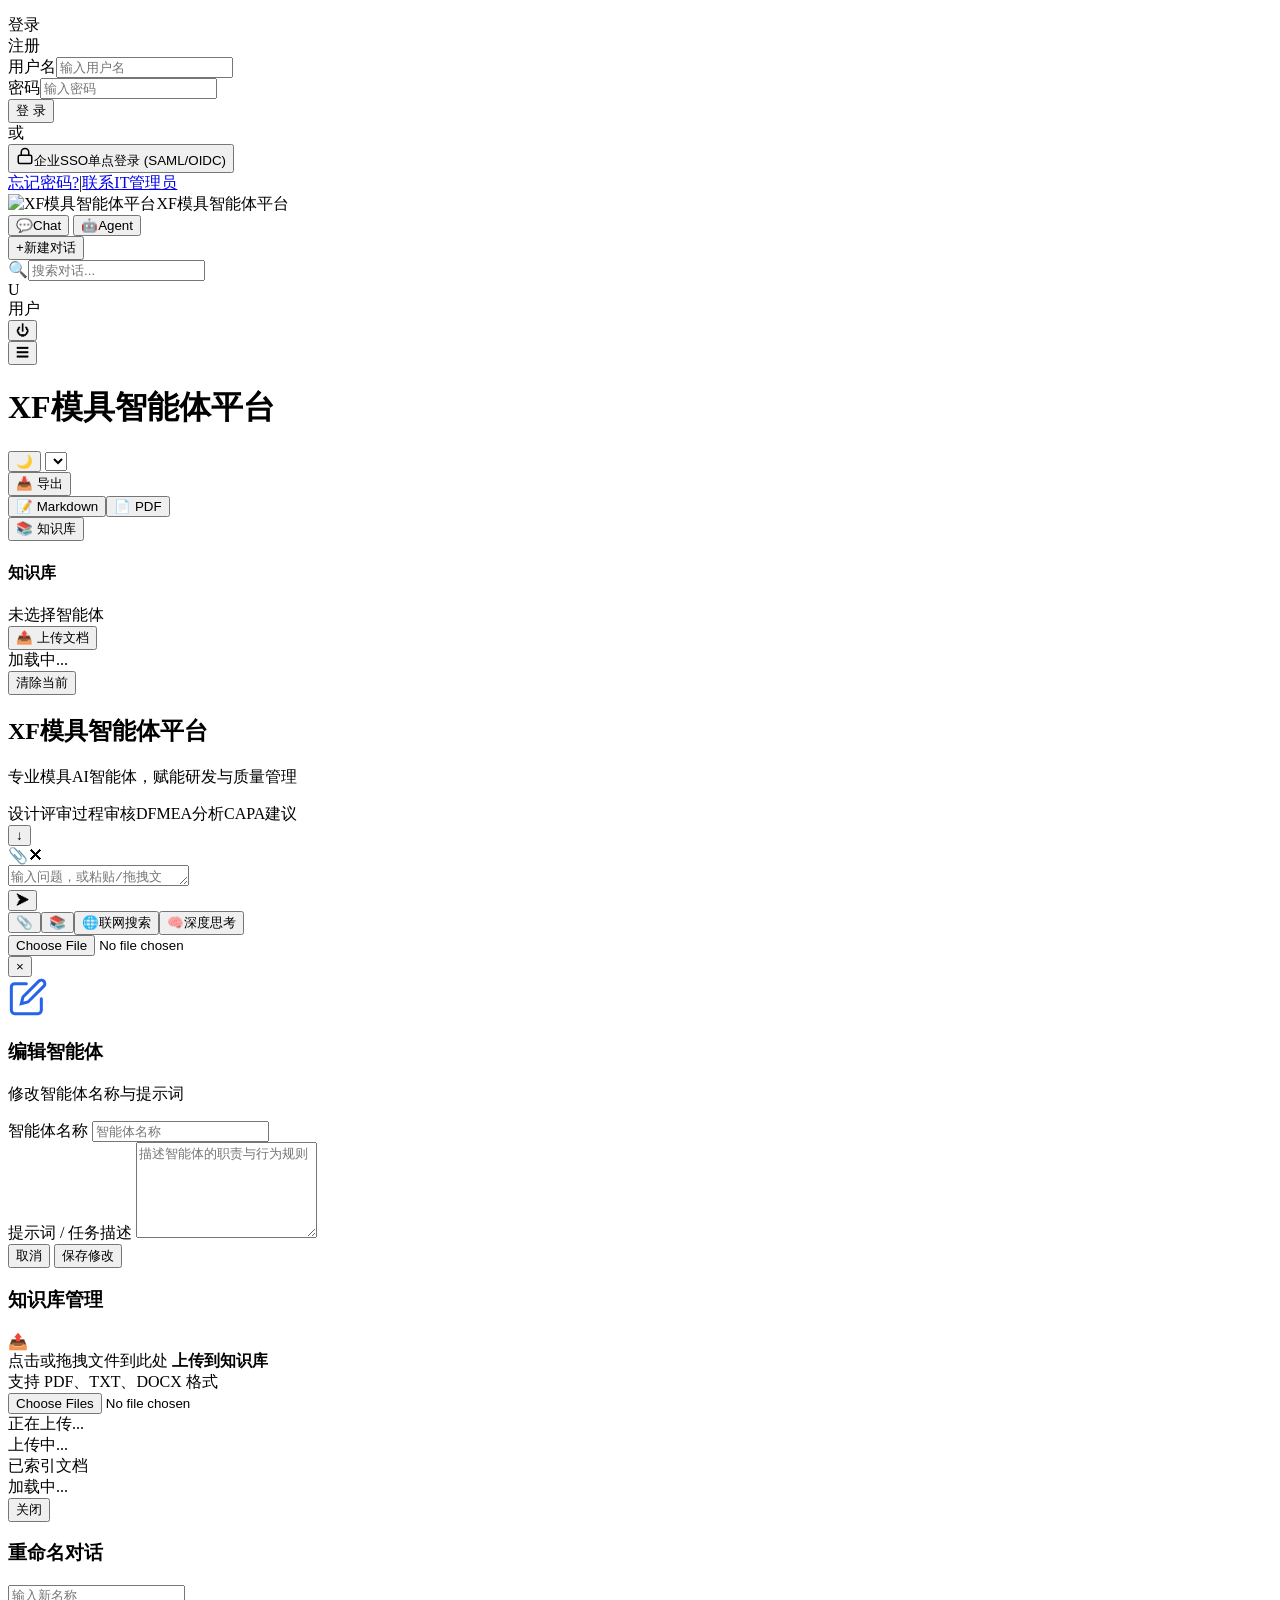
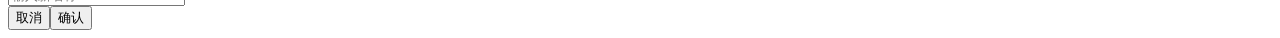
==== commit 43325fa6: "fix: change brand name to XF模具智能体平台" ====
--- a/forgeagent/app/static/index.html
+++ b/forgeagent/app/static/index.html
@@ -561,7 +561,7 @@
 <div class="chat-page" id="chatPage" role="main">
     <aside class="sidebar" id="sidebar" role="navigation" aria-label="对话列表">
         <div class="sidebar-header">
-            <div class="sidebar-brand" id="sidebarBrand"><img class="sidebar-brand-icon" src="/static/icons/icon-96.png" alt="ForgeAgent"><span class="sidebar-brand-name">XF模具智能体</span></div>
+            <div class="sidebar-brand" id="sidebarBrand"><img class="sidebar-brand-icon" src="/static/icons/icon-96.png" alt="XF模具智能体平台"><span class="sidebar-brand-name">XF模具智能体平台</span></div>
             <div class="sidebar-agents-list" id="myAgentsList"></div>
             <div class="mode-switcher-box" id="modeSwitcherBox" role="radiogroup" aria-label="模式切换">
                 <button class="mode-btn" id="modeChat" onclick="switchMode('chat')" role="radio" aria-checked="false" aria-label="Chat模式"><span class="mode-icon">💬</span><span class="mode-label">Chat</span></button>
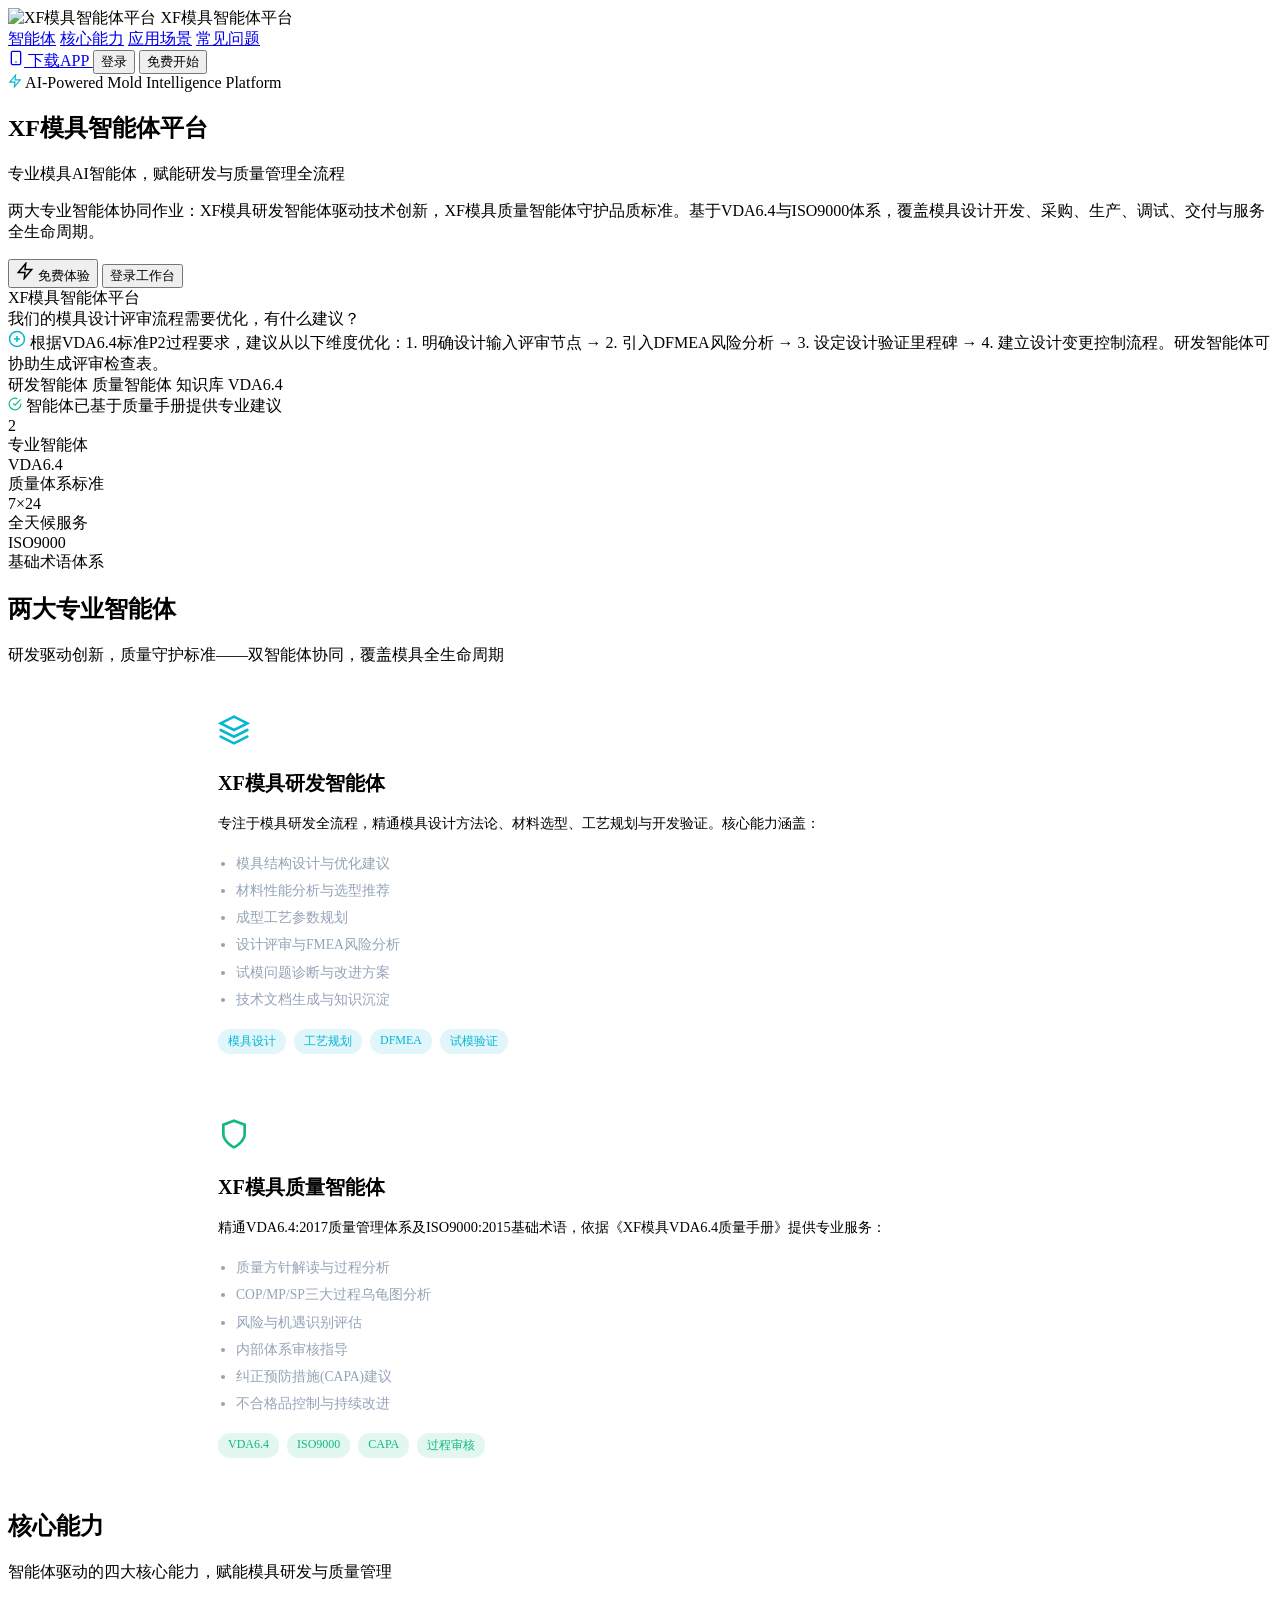
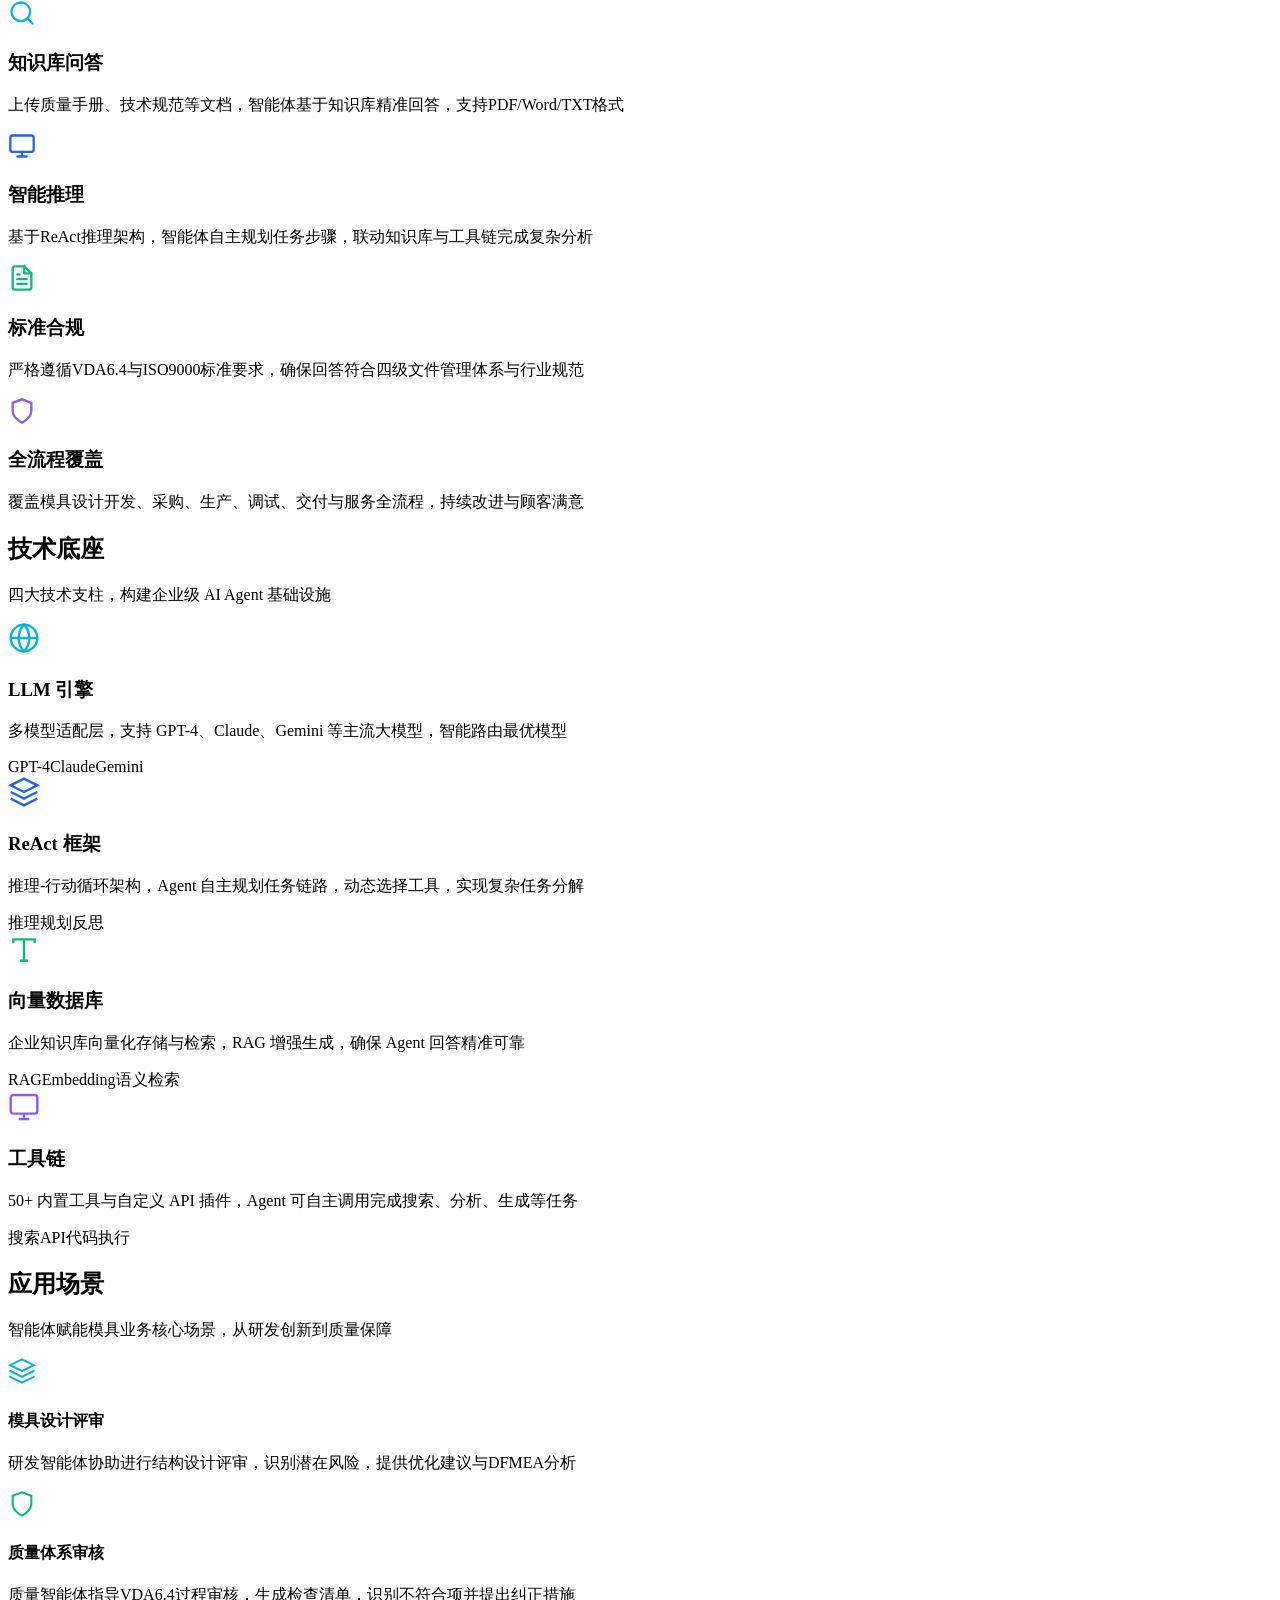
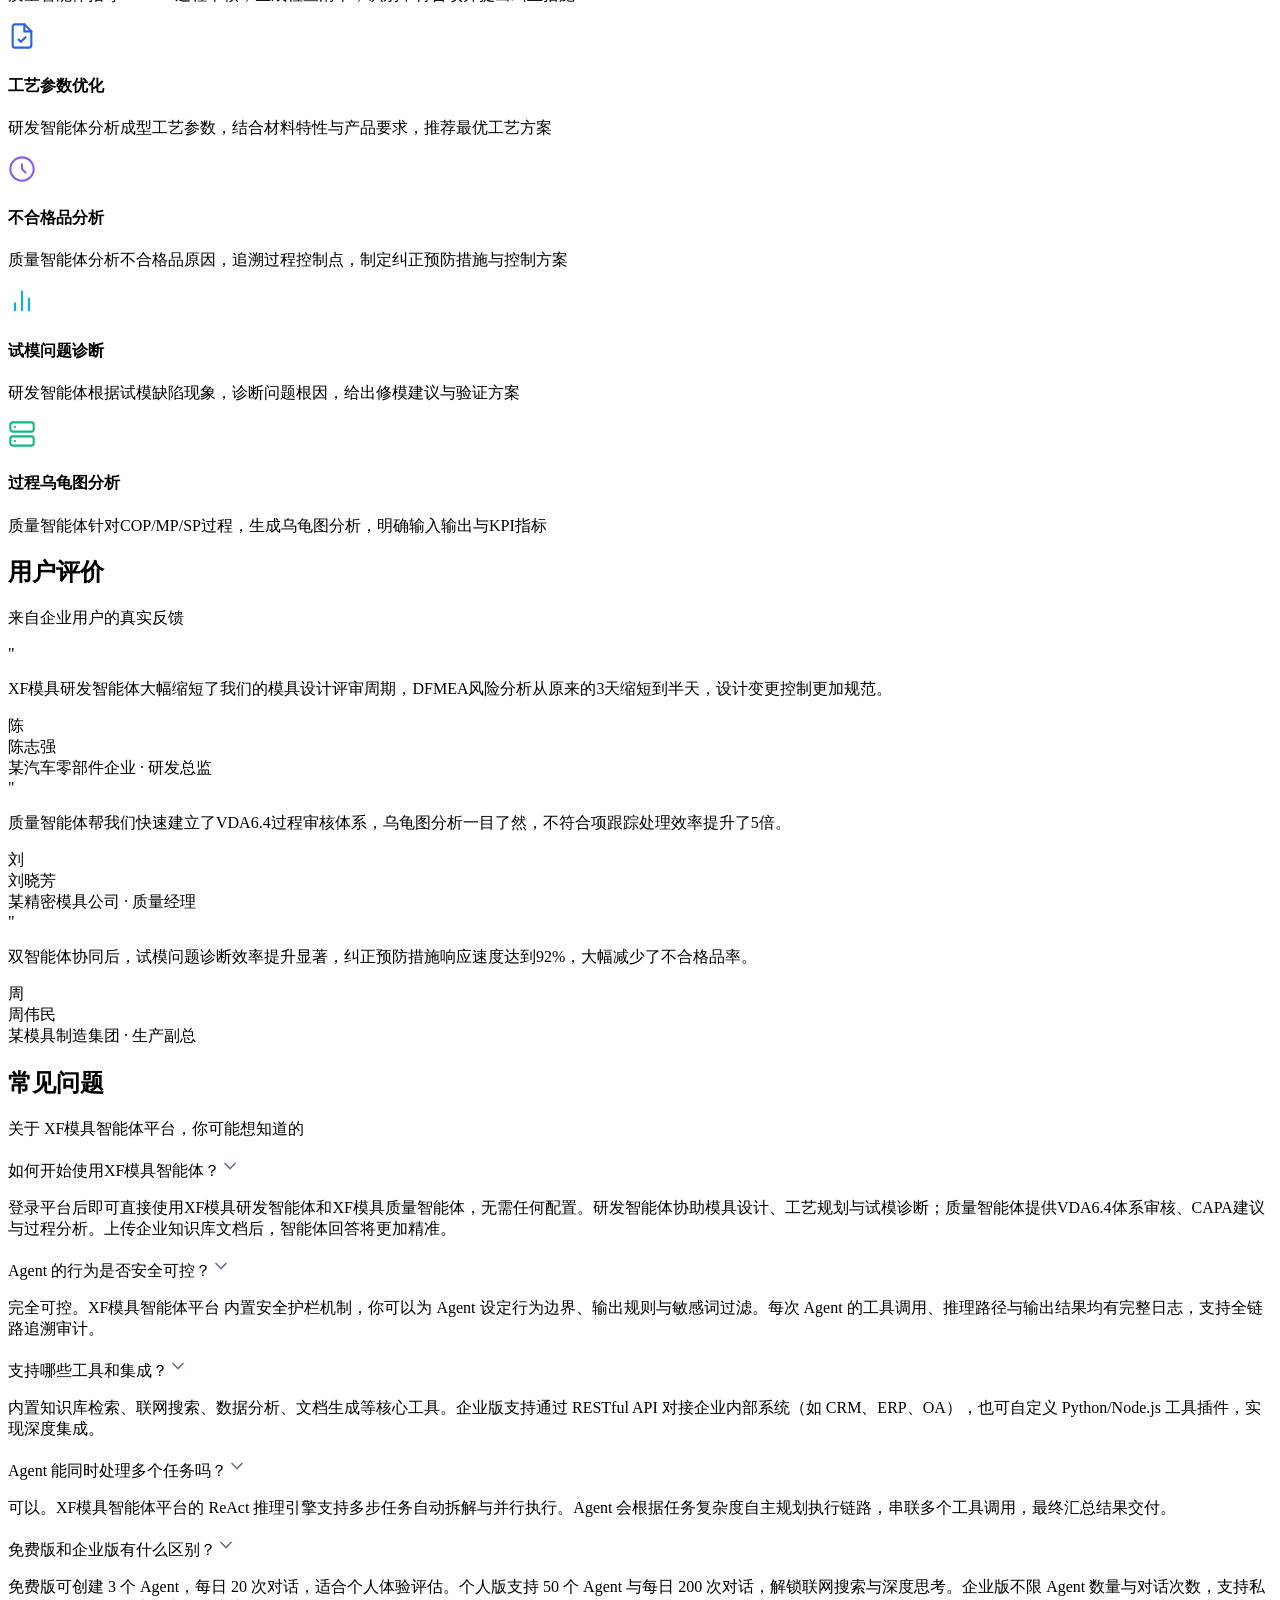
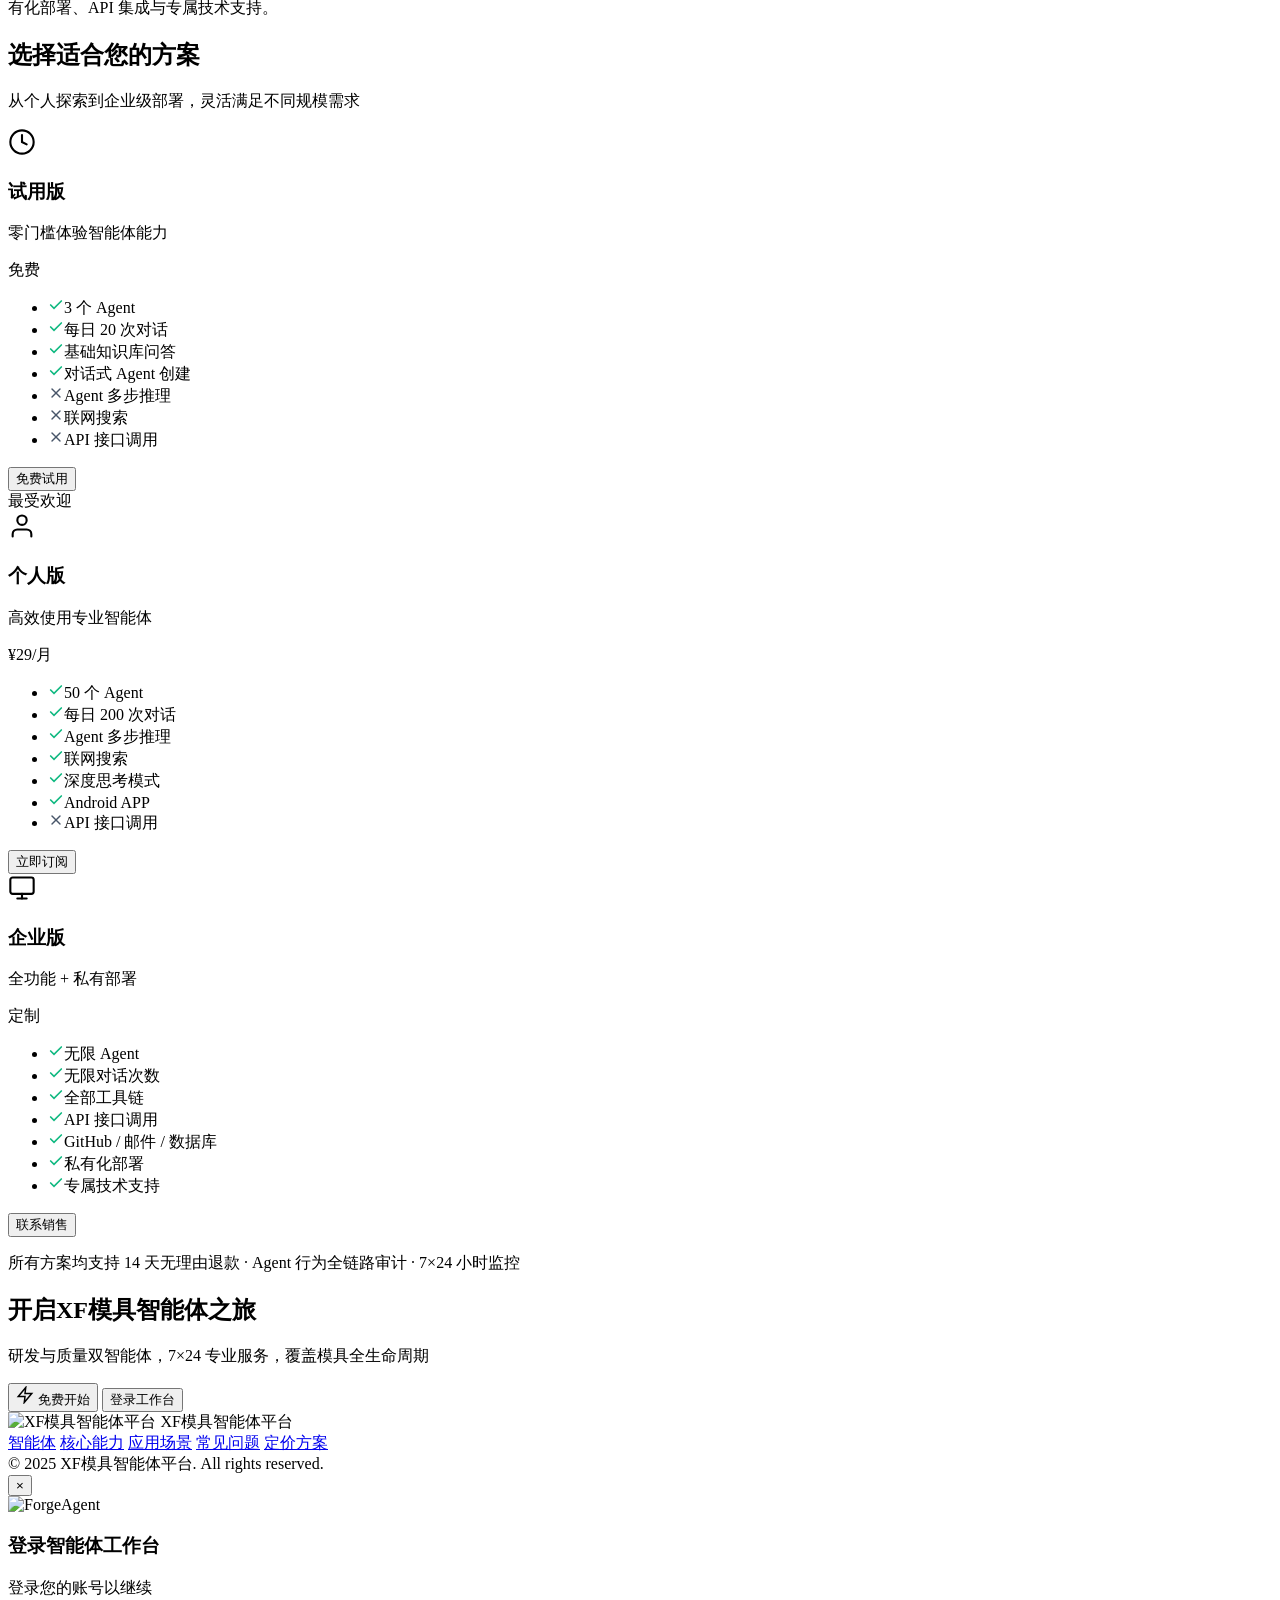
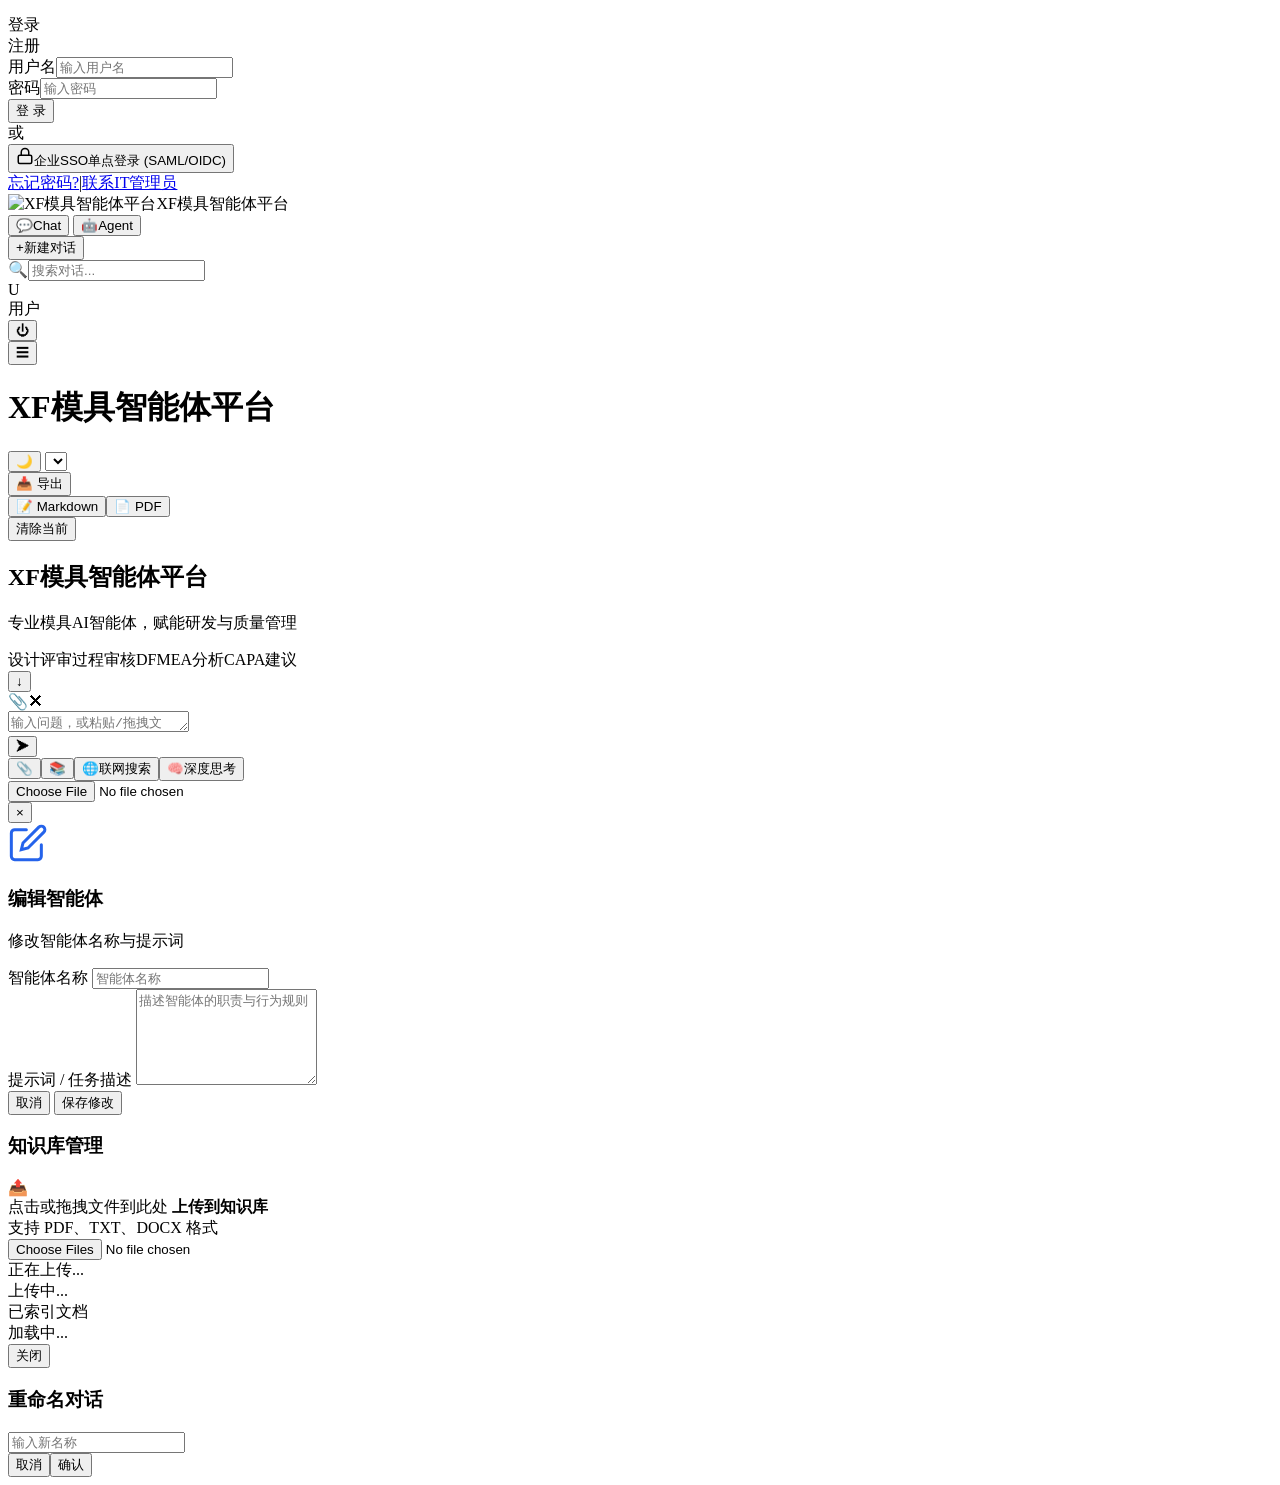
==== commit e1c09f27: "fix: header KB button only visible when agent is selected" ====
--- a/forgeagent/app/static/index.html
+++ b/forgeagent/app/static/index.html
@@ -581,7 +581,7 @@
                 <button class="header-btn" onclick="toggleTheme()" title="切换暗色/亮色模式" id="themeBtn" aria-label="切换主题">🌙</button>
                 <select class="model-select" id="modelSelect" onchange="switchModel()" title="切换模型" aria-label="选择模型"></select>
                 <div class="export-wrapper"><button class="header-btn" onclick="toggleExportDropdown()" title="导出对话" aria-label="导出对话" aria-haspopup="true">📥 导出</button><div class="export-dropdown" id="exportDropdown" role="menu"><button onclick="exportChat('md')" role="menuitem">📝 Markdown</button><button onclick="exportChat('pdf')" role="menuitem">📄 PDF</button></div></div>
-                <div class="export-wrapper"><button class="header-btn kb-btn" onclick="toggleKbPanel()" title="知识库" aria-label="知识库" aria-haspopup="true">📚 知识库</button><div class="kb-panel" id="kbPanel"><div class="kb-panel-header"><h4>知识库</h4><span class="kb-agent-name" id="kbAgentName">未选择智能体</span></div><div class="kb-panel-upload"><button class="kb-upload-btn" onclick="document.getElementById('headerKbFileInput').click()">📤 上传文档</button><input type="file" id="headerKbFileInput" accept=".pdf,.txt,.docx" onchange="uploadKbDoc(this)" style="display:none"></div><div class="kb-panel-list" id="kbDocList"><div class="kb-empty">加载中...</div></div></div></div>
+                <div class="export-wrapper" id="headerKbWrapper" style="display:none;"><button class="header-btn kb-btn" onclick="toggleKbPanel()" title="知识库" aria-label="知识库" aria-haspopup="true">📚 知识库</button><div class="kb-panel" id="kbPanel"><div class="kb-panel-header"><h4>知识库</h4><span class="kb-agent-name" id="kbAgentName">未选择智能体</span></div><div class="kb-panel-upload"><button class="kb-upload-btn" onclick="document.getElementById('headerKbFileInput').click()">📤 上传文档</button><input type="file" id="headerKbFileInput" accept=".pdf,.txt,.docx" onchange="uploadKbDoc(this)" style="display:none"></div><div class="kb-panel-list" id="kbDocList"><div class="kb-empty">加载中...</div></div></div></div>
                 <button class="header-btn danger" onclick="clearCurrentChat()" aria-label="清除当前对话">清除当前</button>
             </div>
         </header>
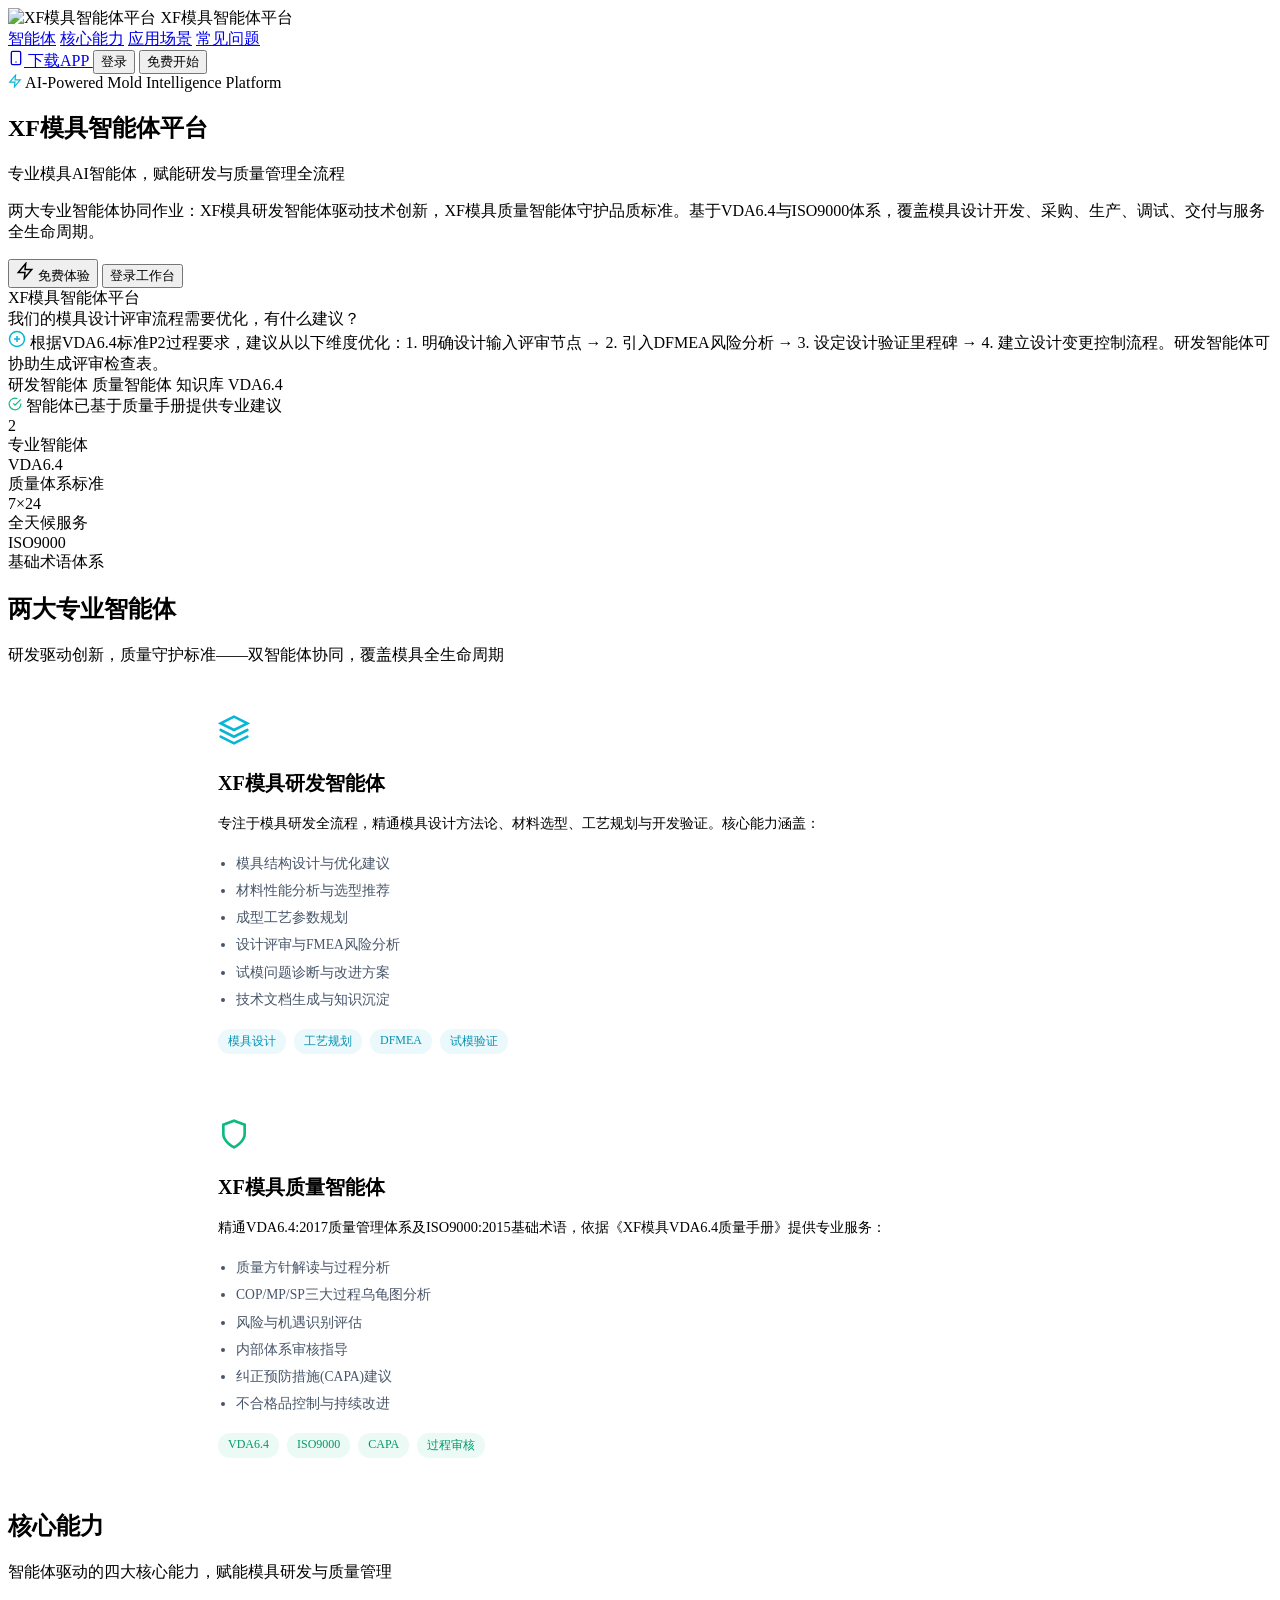
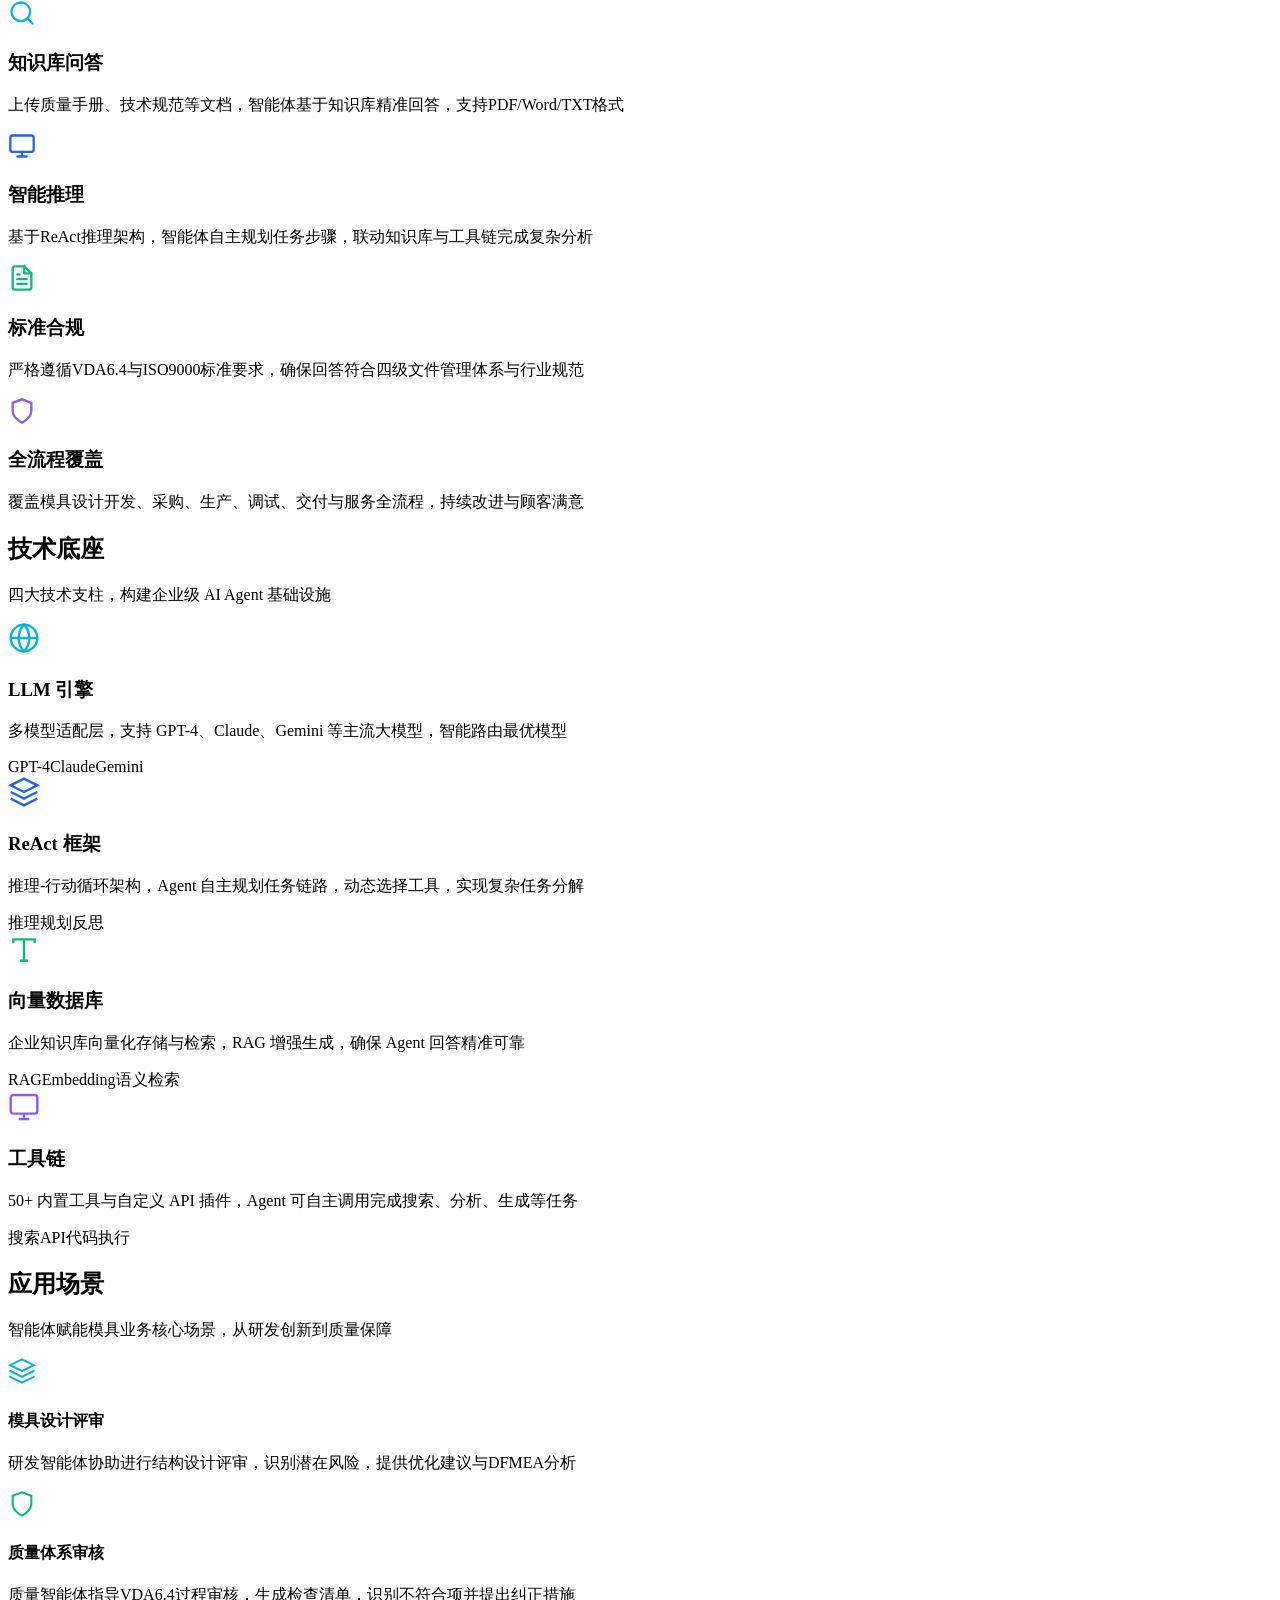
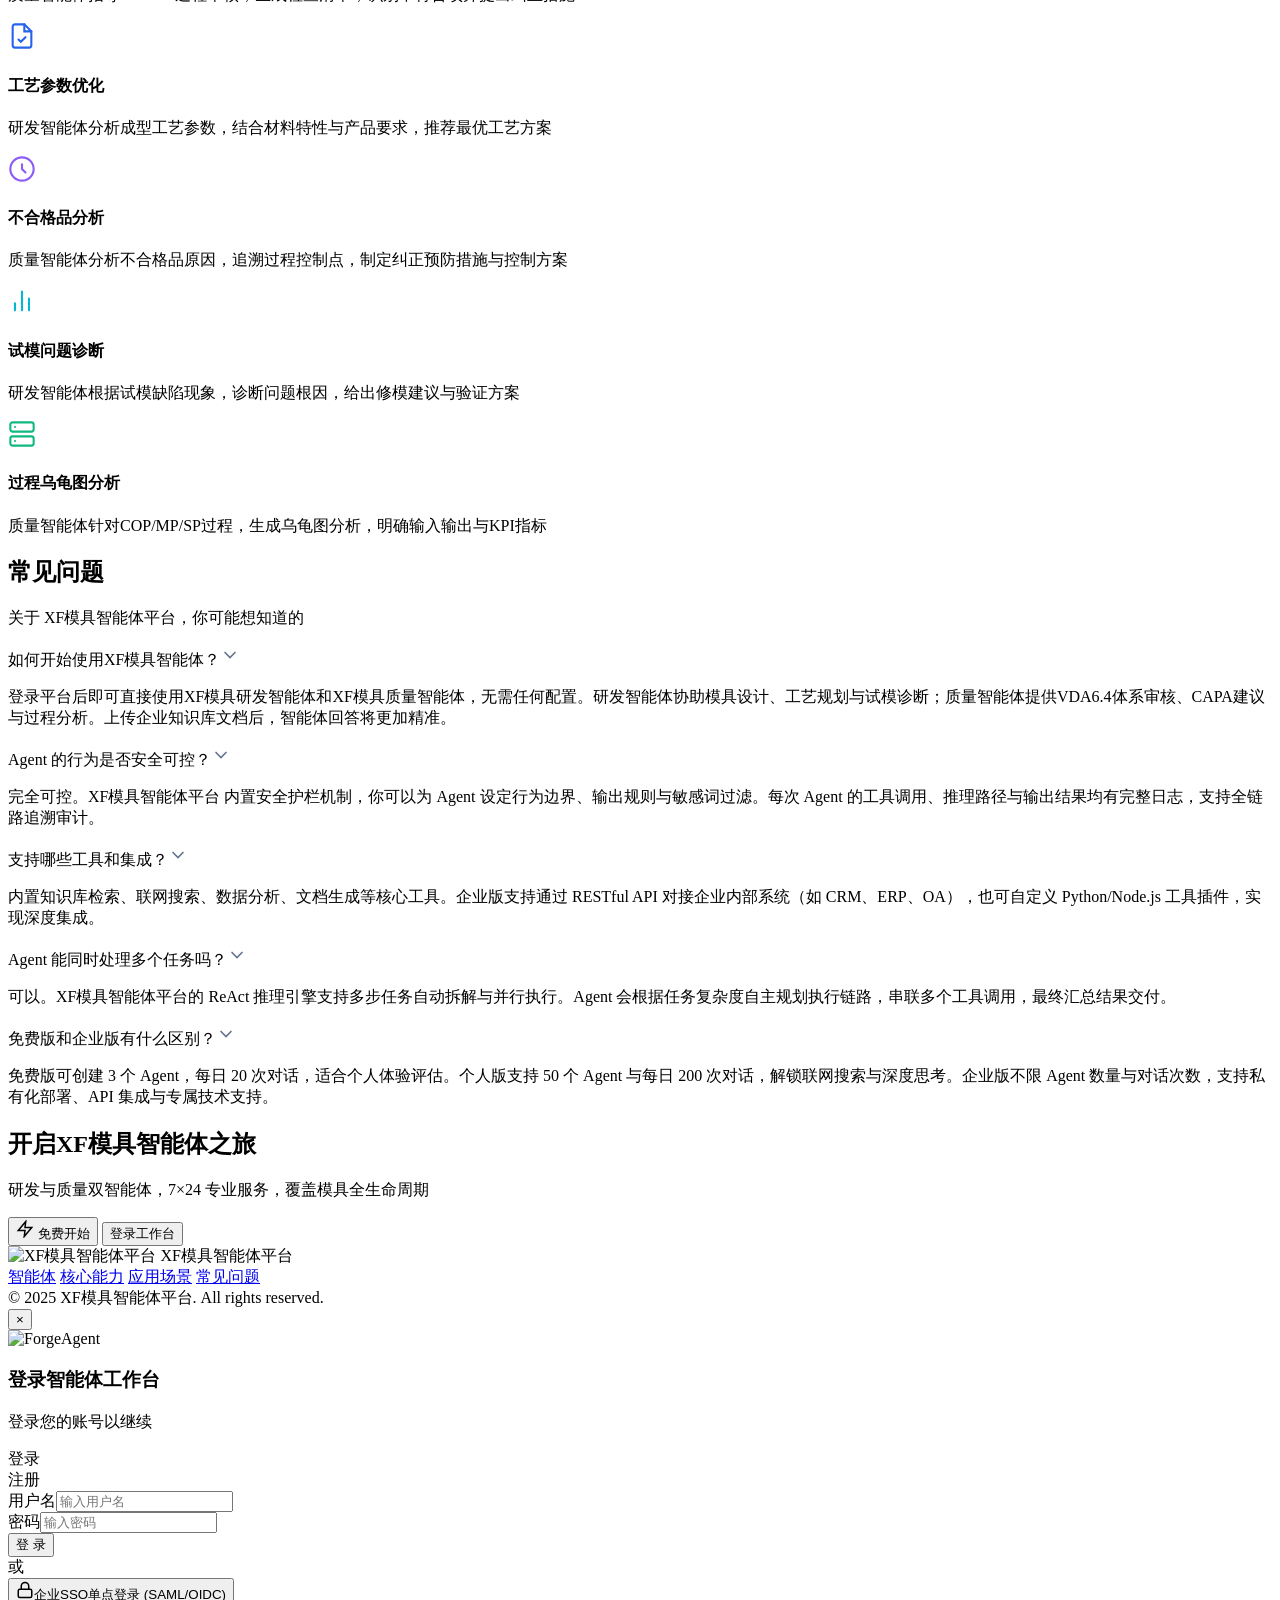
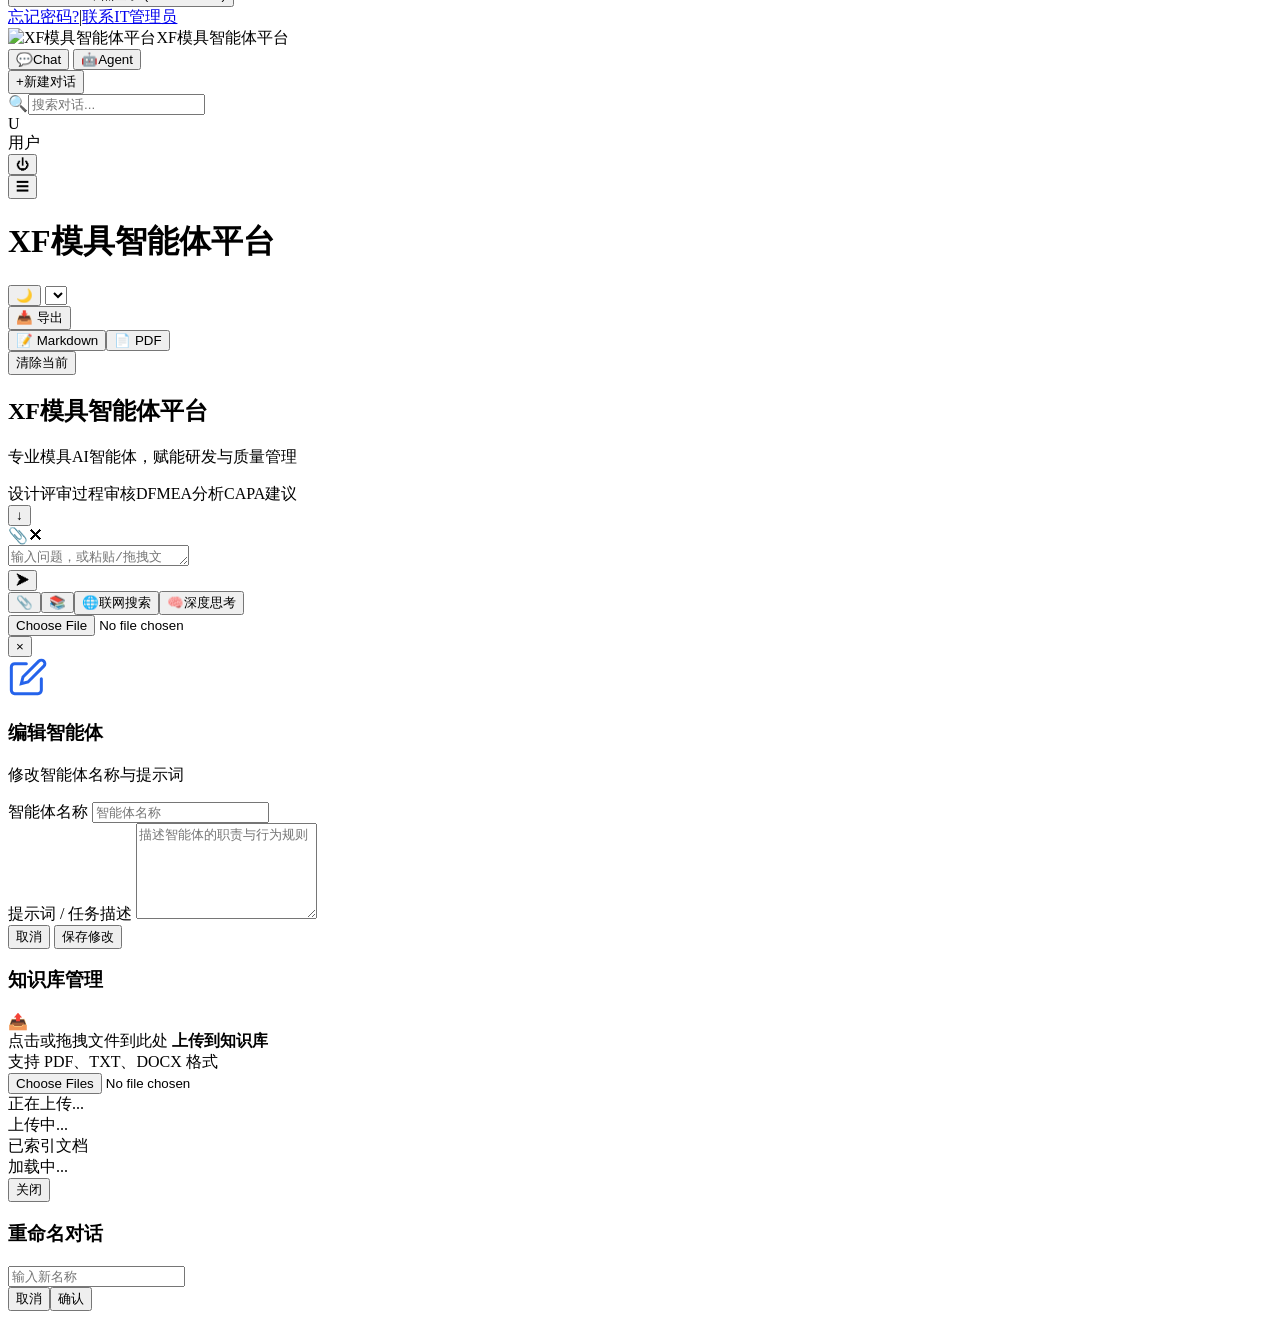
==== commit a943ebd1: "feat: remove pricing & testimonials, switch to light theme" ====
--- a/forgeagent/app/static/index.html
+++ b/forgeagent/app/static/index.html
@@ -148,7 +148,7 @@
                     </div>
                     <h3 class="lp-feature-title" style="font-size: 1.25rem; margin-bottom: 12px;">XF模具研发智能体</h3>
                     <p class="lp-feature-desc" style="text-align: left; font-size: 0.9rem; line-height: 1.7;">专注于模具研发全流程，精通模具设计方法论、材料选型、工艺规划与开发验证。核心能力涵盖：</p>
-                    <ul style="text-align: left; font-size: 0.85rem; color: #94A3B8; line-height: 2; padding-left: 18px; margin-top: 8px;">
+                    <ul style="text-align: left; font-size: 0.85rem; color: #475569; line-height: 2; padding-left: 18px; margin-top: 8px;">
                         <li>模具结构设计与优化建议</li>
                         <li>材料性能分析与选型推荐</li>
                         <li>成型工艺参数规划</li>
@@ -157,10 +157,10 @@
                         <li>技术文档生成与知识沉淀</li>
                     </ul>
                     <div style="margin-top: 16px; display: flex; gap: 8px; flex-wrap: wrap;">
-                        <span style="background:rgba(6,182,212,0.12);color:#06B6D4;padding:4px 10px;border-radius:12px;font-size:0.75rem;">模具设计</span>
-                        <span style="background:rgba(6,182,212,0.12);color:#06B6D4;padding:4px 10px;border-radius:12px;font-size:0.75rem;">工艺规划</span>
-                        <span style="background:rgba(6,182,212,0.12);color:#06B6D4;padding:4px 10px;border-radius:12px;font-size:0.75rem;">DFMEA</span>
-                        <span style="background:rgba(6,182,212,0.12);color:#06B6D4;padding:4px 10px;border-radius:12px;font-size:0.75rem;">试模验证</span>
+                        <span style="background:rgba(6,182,212,0.08);color:#0891B2;padding:4px 10px;border-radius:12px;font-size:0.75rem;">模具设计</span>
+                        <span style="background:rgba(6,182,212,0.08);color:#0891B2;padding:4px 10px;border-radius:12px;font-size:0.75rem;">工艺规划</span>
+                        <span style="background:rgba(6,182,212,0.08);color:#0891B2;padding:4px 10px;border-radius:12px;font-size:0.75rem;">DFMEA</span>
+                        <span style="background:rgba(6,182,212,0.08);color:#0891B2;padding:4px 10px;border-radius:12px;font-size:0.75rem;">试模验证</span>
                     </div>
                 </div>
                 <!-- XF模具质量智能体 -->
@@ -170,7 +170,7 @@
                     </div>
                     <h3 class="lp-feature-title" style="font-size: 1.25rem; margin-bottom: 12px;">XF模具质量智能体</h3>
                     <p class="lp-feature-desc" style="text-align: left; font-size: 0.9rem; line-height: 1.7;">精通VDA6.4:2017质量管理体系及ISO9000:2015基础术语，依据《XF模具VDA6.4质量手册》提供专业服务：</p>
-                    <ul style="text-align: left; font-size: 0.85rem; color: #94A3B8; line-height: 2; padding-left: 18px; margin-top: 8px;">
+                    <ul style="text-align: left; font-size: 0.85rem; color: #475569; line-height: 2; padding-left: 18px; margin-top: 8px;">
                         <li>质量方针解读与过程分析</li>
                         <li>COP/MP/SP三大过程乌龟图分析</li>
                         <li>风险与机遇识别评估</li>
@@ -179,10 +179,10 @@
                         <li>不合格品控制与持续改进</li>
                     </ul>
                     <div style="margin-top: 16px; display: flex; gap: 8px; flex-wrap: wrap;">
-                        <span style="background:rgba(16,185,129,0.12);color:#10B981;padding:4px 10px;border-radius:12px;font-size:0.75rem;">VDA6.4</span>
-                        <span style="background:rgba(16,185,129,0.12);color:#10B981;padding:4px 10px;border-radius:12px;font-size:0.75rem;">ISO9000</span>
-                        <span style="background:rgba(16,185,129,0.12);color:#10B981;padding:4px 10px;border-radius:12px;font-size:0.75rem;">CAPA</span>
-                        <span style="background:rgba(16,185,129,0.12);color:#10B981;padding:4px 10px;border-radius:12px;font-size:0.75rem;">过程审核</span>
+                        <span style="background:rgba(16,185,129,0.08);color:#059669;padding:4px 10px;border-radius:12px;font-size:0.75rem;">VDA6.4</span>
+                        <span style="background:rgba(16,185,129,0.08);color:#059669;padding:4px 10px;border-radius:12px;font-size:0.75rem;">ISO9000</span>
+                        <span style="background:rgba(16,185,129,0.08);color:#059669;padding:4px 10px;border-radius:12px;font-size:0.75rem;">CAPA</span>
+                        <span style="background:rgba(16,185,129,0.08);color:#059669;padding:4px 10px;border-radius:12px;font-size:0.75rem;">过程审核</span>
                     </div>
                 </div>
             </div>
@@ -323,52 +323,7 @@
         </div>
     </section>
 
-    <!-- 7. Testimonials -->
-    <section class="lp-testimonials">
-        <div class="section-inner">
-            <div class="section-header reveal">
-                <h2 class="section-title seri-font">用户评价</h2>
-                <p class="section-desc">来自企业用户的真实反馈</p>
-            </div>
-            <div class="lp-testimonials-grid">
-                <div class="lp-testimonial-card reveal">
-                    <div class="lp-testimonial-quote">"</div>
-                    <p class="lp-testimonial-text">XF模具研发智能体大幅缩短了我们的模具设计评审周期，DFMEA风险分析从原来的3天缩短到半天，设计变更控制更加规范。</p>
-                    <div class="lp-testimonial-author">
-                        <div class="lp-testimonial-avatar">陈</div>
-                        <div>
-                            <div class="lp-testimonial-name">陈志强</div>
-                            <div class="lp-testimonial-role">某汽车零部件企业 · 研发总监</div>
-                        </div>
-                    </div>
-                </div>
-                <div class="lp-testimonial-card reveal">
-                    <div class="lp-testimonial-quote">"</div>
-                    <p class="lp-testimonial-text">质量智能体帮我们快速建立了VDA6.4过程审核体系，乌龟图分析一目了然，不符合项跟踪处理效率提升了5倍。</p>
-                    <div class="lp-testimonial-author">
-                        <div class="lp-testimonial-avatar">刘</div>
-                        <div>
-                            <div class="lp-testimonial-name">刘晓芳</div>
-                            <div class="lp-testimonial-role">某精密模具公司 · 质量经理</div>
-                        </div>
-                    </div>
-                </div>
-                <div class="lp-testimonial-card reveal">
-                    <div class="lp-testimonial-quote">"</div>
-                    <p class="lp-testimonial-text">双智能体协同后，试模问题诊断效率提升显著，纠正预防措施响应速度达到92%，大幅减少了不合格品率。</p>
-                    <div class="lp-testimonial-author">
-                        <div class="lp-testimonial-avatar">周</div>
-                        <div>
-                            <div class="lp-testimonial-name">周伟民</div>
-                            <div class="lp-testimonial-role">某模具制造集团 · 生产副总</div>
-                        </div>
-                    </div>
-                </div>
-            </div>
-        </div>
-    </section>
-
-    <!-- 8. FAQ Section -->
+    <!-- 7. FAQ Section -->
     <section class="lp-faq" id="faq">
         <div class="section-inner">
             <div class="lp-faq-layout">
@@ -402,92 +357,8 @@
         </div>
     </section>
 
-    <!-- 9. Pricing Section -->
-    <section class="lp-pricing" id="pricing">
-        <div class="lp-pricing-inner">
-            <div class="section-header reveal">
-                <h2 class="section-title seri-font">选择适合您的方案</h2>
-                <p class="section-desc">从个人探索到企业级部署，灵活满足不同规模需求</p>
-            </div>
-            <div class="lp-pricing-cards">
-                <!-- 试用版 -->
-                <div class="lp-pricing-card reveal">
-                    <div class="lp-pricing-card-header">
-                        <div class="lp-pricing-card-icon trial-icon">
-                            <svg width="28" height="28" viewBox="0 0 24 24" fill="none" stroke="currentColor" stroke-width="1.8" stroke-linecap="round"><circle cx="12" cy="12" r="10"/><path d="M12 6v6l4 2"/></svg>
-                        </div>
-                        <h3 class="lp-pricing-card-name">试用版</h3>
-                        <p class="lp-pricing-card-sub">零门槛体验智能体能力</p>
-                    </div>
-                    <div class="lp-pricing-card-price">
-                        <span class="price-amount">免费</span>
-                    </div>
-                    <ul class="lp-pricing-card-features">
-                        <li class="feature-item"><svg class="feature-check" width="16" height="16" viewBox="0 0 24 24" fill="none" stroke="#10B981" stroke-width="2.5" stroke-linecap="round"><polyline points="20 6 9 17 4 12"/></svg>3 个 Agent</li>
-                        <li class="feature-item"><svg class="feature-check" width="16" height="16" viewBox="0 0 24 24" fill="none" stroke="#10B981" stroke-width="2.5" stroke-linecap="round"><polyline points="20 6 9 17 4 12"/></svg>每日 20 次对话</li>
-                        <li class="feature-item"><svg class="feature-check" width="16" height="16" viewBox="0 0 24 24" fill="none" stroke="#10B981" stroke-width="2.5" stroke-linecap="round"><polyline points="20 6 9 17 4 12"/></svg>基础知识库问答</li>
-                        <li class="feature-item"><svg class="feature-check" width="16" height="16" viewBox="0 0 24 24" fill="none" stroke="#10B981" stroke-width="2.5" stroke-linecap="round"><polyline points="20 6 9 17 4 12"/></svg>对话式 Agent 创建</li>
-                        <li class="feature-item disabled"><svg class="feature-cross" width="16" height="16" viewBox="0 0 24 24" fill="none" stroke="#475569" stroke-width="2" stroke-linecap="round"><line x1="18" y1="6" x2="6" y2="18"/><line x1="6" y1="6" x2="18" y2="18"/></svg>Agent 多步推理</li>
-                        <li class="feature-item disabled"><svg class="feature-cross" width="16" height="16" viewBox="0 0 24 24" fill="none" stroke="#475569" stroke-width="2" stroke-linecap="round"><line x1="18" y1="6" x2="6" y2="18"/><line x1="6" y1="6" x2="18" y2="18"/></svg>联网搜索</li>
-                        <li class="feature-item disabled"><svg class="feature-cross" width="16" height="16" viewBox="0 0 24 24" fill="none" stroke="#475569" stroke-width="2" stroke-linecap="round"><line x1="18" y1="6" x2="6" y2="18"/><line x1="6" y1="6" x2="18" y2="18"/></svg>API 接口调用</li>
-                    </ul>
-                    <button class="lp-pricing-card-btn trial-btn" onclick="openTrialModal()">免费试用</button>
-                </div>
-
-                <!-- 个人版 -->
-                <div class="lp-pricing-card featured reveal">
-                    <div class="lp-pricing-badge">最受欢迎</div>
-                    <div class="lp-pricing-card-header">
-                        <div class="lp-pricing-card-icon personal-icon">
-                            <svg width="28" height="28" viewBox="0 0 24 24" fill="none" stroke="currentColor" stroke-width="1.8" stroke-linecap="round"><path d="M20 21v-2a4 4 0 0 0-4-4H8a4 4 0 0 0-4 4v2"/><circle cx="12" cy="7" r="4"/></svg>
-                        </div>
-                        <h3 class="lp-pricing-card-name">个人版</h3>
-                        <p class="lp-pricing-card-sub">高效使用专业智能体</p>
-                    </div>
-                    <div class="lp-pricing-card-price">
-                        <span class="price-currency">¥</span><span class="price-amount">29</span><span class="price-period">/月</span>
-                    </div>
-                    <ul class="lp-pricing-card-features">
-                        <li class="feature-item"><svg class="feature-check" width="16" height="16" viewBox="0 0 24 24" fill="none" stroke="#10B981" stroke-width="2.5" stroke-linecap="round"><polyline points="20 6 9 17 4 12"/></svg>50 个 Agent</li>
-                        <li class="feature-item"><svg class="feature-check" width="16" height="16" viewBox="0 0 24 24" fill="none" stroke="#10B981" stroke-width="2.5" stroke-linecap="round"><polyline points="20 6 9 17 4 12"/></svg>每日 200 次对话</li>
-                        <li class="feature-item"><svg class="feature-check" width="16" height="16" viewBox="0 0 24 24" fill="none" stroke="#10B981" stroke-width="2.5" stroke-linecap="round"><polyline points="20 6 9 17 4 12"/></svg>Agent 多步推理</li>
-                        <li class="feature-item"><svg class="feature-check" width="16" height="16" viewBox="0 0 24 24" fill="none" stroke="#10B981" stroke-width="2.5" stroke-linecap="round"><polyline points="20 6 9 17 4 12"/></svg>联网搜索</li>
-                        <li class="feature-item"><svg class="feature-check" width="16" height="16" viewBox="0 0 24 24" fill="none" stroke="#10B981" stroke-width="2.5" stroke-linecap="round"><polyline points="20 6 9 17 4 12"/></svg>深度思考模式</li>
-                        <li class="feature-item"><svg class="feature-check" width="16" height="16" viewBox="0 0 24 24" fill="none" stroke="#10B981" stroke-width="2.5" stroke-linecap="round"><polyline points="20 6 9 17 4 12"/></svg>Android APP</li>
-                        <li class="feature-item disabled"><svg class="feature-cross" width="16" height="16" viewBox="0 0 24 24" fill="none" stroke="#475569" stroke-width="2" stroke-linecap="round"><line x1="18" y1="6" x2="6" y2="18"/><line x1="6" y1="6" x2="18" y2="18"/></svg>API 接口调用</li>
-                    </ul>
-                    <button class="lp-pricing-card-btn personal-btn" onclick="openTrialModal()">立即订阅</button>
-                </div>
-
-                <!-- 企业版 -->
-                <div class="lp-pricing-card reveal">
-                    <div class="lp-pricing-card-header">
-                        <div class="lp-pricing-card-icon enterprise-icon">
-                            <svg width="28" height="28" viewBox="0 0 24 24" fill="none" stroke="currentColor" stroke-width="1.8" stroke-linecap="round"><rect x="2" y="3" width="20" height="14" rx="2" ry="2"/><line x1="8" y1="21" x2="16" y2="21"/><line x1="12" y1="17" x2="12" y2="21"/></svg>
-                        </div>
-                        <h3 class="lp-pricing-card-name">企业版</h3>
-                        <p class="lp-pricing-card-sub">全功能 + 私有部署</p>
-                    </div>
-                    <div class="lp-pricing-card-price">
-                        <span class="price-amount">定制</span>
-                    </div>
-                    <ul class="lp-pricing-card-features">
-                        <li class="feature-item"><svg class="feature-check" width="16" height="16" viewBox="0 0 24 24" fill="none" stroke="#10B981" stroke-width="2.5" stroke-linecap="round"><polyline points="20 6 9 17 4 12"/></svg>无限 Agent</li>
-                        <li class="feature-item"><svg class="feature-check" width="16" height="16" viewBox="0 0 24 24" fill="none" stroke="#10B981" stroke-width="2.5" stroke-linecap="round"><polyline points="20 6 9 17 4 12"/></svg>无限对话次数</li>
-                        <li class="feature-item"><svg class="feature-check" width="16" height="16" viewBox="0 0 24 24" fill="none" stroke="#10B981" stroke-width="2.5" stroke-linecap="round"><polyline points="20 6 9 17 4 12"/></svg>全部工具链</li>
-                        <li class="feature-item"><svg class="feature-check" width="16" height="16" viewBox="0 0 24 24" fill="none" stroke="#10B981" stroke-width="2.5" stroke-linecap="round"><polyline points="20 6 9 17 4 12"/></svg>API 接口调用</li>
-                        <li class="feature-item"><svg class="feature-check" width="16" height="16" viewBox="0 0 24 24" fill="none" stroke="#10B981" stroke-width="2.5" stroke-linecap="round"><polyline points="20 6 9 17 4 12"/></svg>GitHub / 邮件 / 数据库</li>
-                        <li class="feature-item"><svg class="feature-check" width="16" height="16" viewBox="0 0 24 24" fill="none" stroke="#10B981" stroke-width="2.5" stroke-linecap="round"><polyline points="20 6 9 17 4 12"/></svg>私有化部署</li>
-                        <li class="feature-item"><svg class="feature-check" width="16" height="16" viewBox="0 0 24 24" fill="none" stroke="#10B981" stroke-width="2.5" stroke-linecap="round"><polyline points="20 6 9 17 4 12"/></svg>专属技术支持</li>
-                    </ul>
-                    <button class="lp-pricing-card-btn enterprise-btn" onclick="openTrialModal()">联系销售</button>
-                </div>
-            </div>
-            <p class="lp-pricing-note">所有方案均支持 14 天无理由退款 · Agent 行为全链路审计 · 7×24 小时监控</p>
-        </div>
-    </section>
-
-    <!-- 10. CTA Section -->
+
+    <!-- 8. CTA Section -->
     <section class="lp-cta">
         <div class="lp-cta-inner reveal">
             <h2 class="lp-cta-title seri-font">开启XF模具智能体之旅</h2>
@@ -514,7 +385,6 @@
                 <a href="#capabilities">核心能力</a>
                 <a href="#scenarios">应用场景</a>
                 <a href="#faq">常见问题</a>
-                <a href="#pricing">定价方案</a>
             </div>
             <div class="lp-footer-copy">&copy; 2025 XF模具智能体平台. All rights reserved.</div>
         </div>
